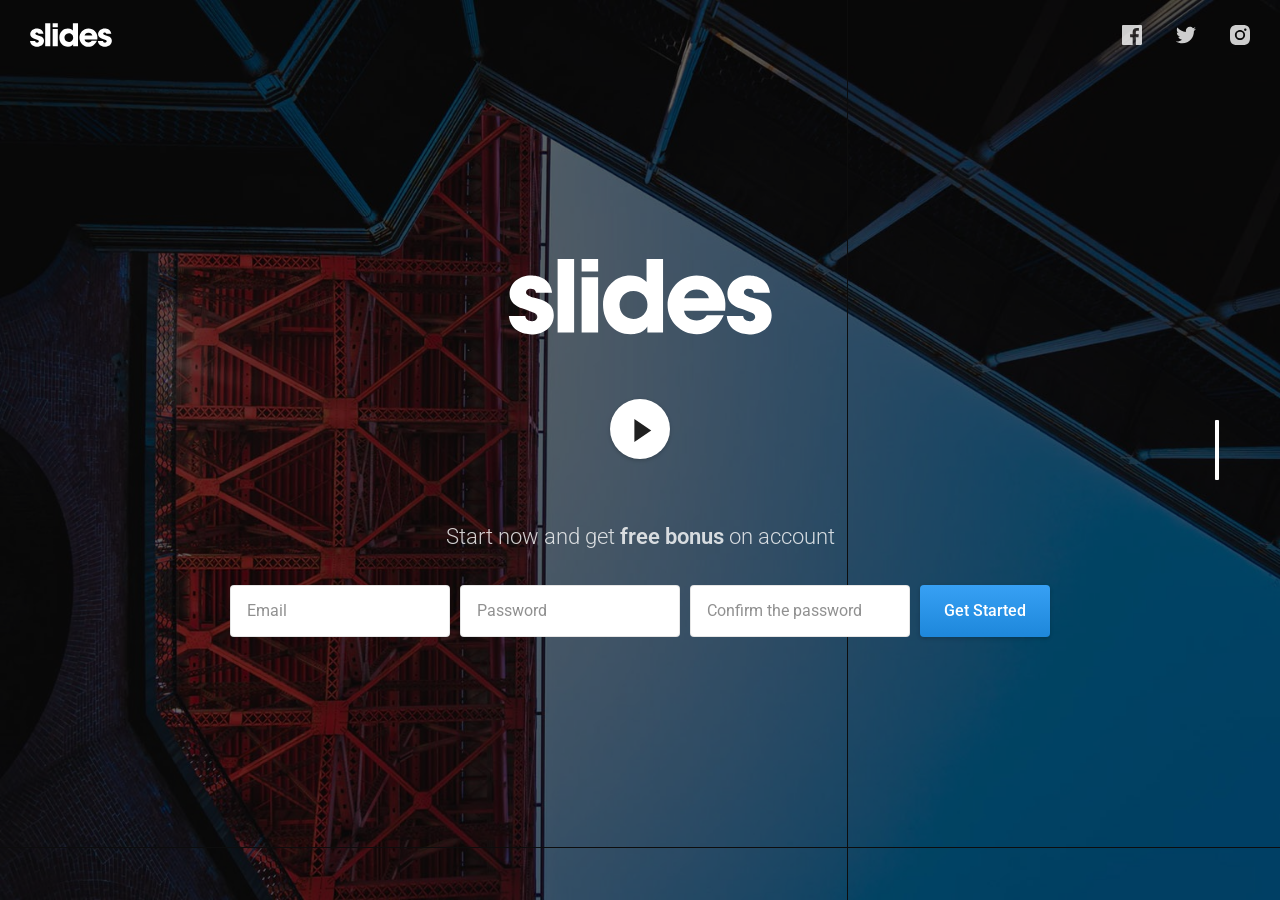
==== birthday/index.html @ 962346f5 "Update index.html" ====
<!doctype html>
<html>
<head>
	<meta charset="UTF-8">
	<meta name="viewport" content="width=device-width, height=device-height, initial-scale=1.0, viewport-fit=cover">
	<meta name="apple-mobile-web-app-capable" content="yes" />

	<!-- Page Title -->
	<title>It's your birthday!</title>
	<link rel="icon" href="https://bluemoji.io/cdn-proxy/646218c67da47160c64a84d5/66b3e9ea16121c4a0759ffbb_53.png">
	
	<!-- Compressed Styles -->
	<link href="css/slides.min.css?41331" rel="stylesheet" type="text/css">

	<!-- Custom Styles -->
	<!-- <link href="css/custom.css" rel="stylesheet" type="text/css"> -->

	<!-- jQuery 3.3.1 -->
	<script src="https://ajax.googleapis.com/ajax/libs/jquery/3.3.1/jquery.min.js"></script>

	<!-- Compressed Scripts -->
	<script src="js/slides.min.js?41331" type="text/javascript"></script>

	<!-- Custom Scripts -->
	<!-- <script src="js/custom.js" type="text/javascript"></script> -->

	<!-- Fonts and Material Icons -->
	<link rel="stylesheet" as="font" href="https://fonts.googleapis.com/css?family=Roboto:100,300,400,500,600,700|Material+Icons"/>
 
</head>
<body class="slides chain simplifiedMobile animated">
		
<!-- SVG Library -->
<svg xmlns="http://www.w3.org/2000/svg" style="display:none">
  
  <symbol id="logo" viewBox="0 0 106 31"><title>Slides Framework</title><path d="M17.413 14.04c-.56-5.84-5.6-7-8.52-7-4.6 0-8.6 2.92-8.6 7.52 0 3 2.4 4.88 5.28 5.8 4.24 1.64 5.88 1.84 5.88 3.36 0 1.08-1.2 1.72-2.32 1.72-.28 0-2.24 0-2.52-2.04h-6.6c.6 5.84 5.68 7.36 9.04 7.36 4.92 0 9.04-2.88 9.04-7.76 0-4.8-4-5.92-7.76-6.96-1.76-.52-3.4-1.2-3.4-2.2 0-.6.48-1.48 1.88-1.48 1.96 0 2.04 1.2 2.08 1.68h6.52zm2.222 15.96h6.64v-29.6h-6.64v29.6zm9.662-24.56h6.64v-5.04h-6.64v5.04zm0 24.56h6.64v-22.2h-6.64v22.2zm32.782-29.6h-6.64v9.28c-.72-.72-2.6-2.64-6.52-2.64-5.64 0-11 4.28-11 11.8 0 6.68 4.4 11.88 11.12 11.88 4.48 0 6.08-2.2 6.72-3.12v2.4h6.32v-29.6zm-17.52 18.4c0-2.56 1.8-5.56 5.64-5.56 1.56 0 2.96.56 3.96 1.56 1 .96 1.64 2.32 1.64 3.92.08 1.64-.52 3.08-1.56 4.12s-2.52 1.68-4.12 1.68c-3.12 0-5.56-2.28-5.56-5.68v-.04zm42.502 2.4c.52-4.08-.32-7.64-3.12-10.64-2.08-2.2-5-3.52-8.4-3.52-6.76 0-11.64 5.72-11.64 11.92 0 6.6 5.4 11.76 11.76 11.76 2.28 0 4.48-.68 6.32-2 1.88-1.28 3.44-3.2 4.52-5.68h-6.8c-.8 1.16-1.92 2.08-4.04 2.08-2.6 0-4.84-1.56-5.12-3.92h16.52zm-16.44-5.04c.16-1.04 1.52-3.52 4.96-3.52s4.8 2.48 4.96 3.52h-9.92zm34.502-2.12c-.56-5.84-5.6-7-8.52-7-4.6 0-8.6 2.92-8.6 7.52 0 3 2.4 4.88 5.28 5.8 4.24 1.64 5.88 1.84 5.88 3.36 0 1.08-1.2 1.72-2.32 1.72-.28 0-2.24 0-2.52-2.04h-6.6c.6 5.84 5.68 7.36 9.04 7.36 4.92 0 9.04-2.88 9.04-7.76 0-4.8-4-5.92-7.76-6.96-1.76-.52-3.4-1.2-3.4-2.2 0-.6.48-1.48 1.88-1.48 1.96 0 2.04 1.2 2.08 1.68h6.52z"/></symbol>

  <symbol id="logo-icon" viewBox="0 0 50 41"><title>Slides Framework</title><path d="M4,12h42c2.2,0,4,1.8,4,4v21c0,2.2-1.8,4-4,4H4c-2.2,0-4-1.8-4-4V16C0,13.8,1.8,12,4,12z"/><path opacity="0.6" d="M45.5,9h-41C3.7,9,3,8.3,3,7.5v0C3,6.7,3.7,6,4.5,6h41C46.3,6,47,6.7,47,7.5v0C47,8.3,46.3,9,45.5,9z"/><path opacity="0.4" d="M7.5,0h35C43.3,0,44,0.7,44,1.5v0C44,2.3,43.3,3,42.5,3h-35C6.7,3,6,2.3,6,1.5v0C6,0.7,6.7,0,7.5,0z"/></symbol>
  
  <symbol id="close" viewBox="0 0 30 30"><path d="M15 0c-8.3 0-15 6.7-15 15s6.7 15 15 15 15-6.7 15-15-6.7-15-15-15zm5.7 19.3c.4.4.4 1 0 1.4-.2.2-.4.3-.7.3s-.5-.1-.7-.3l-4.3-4.3-4.3 4.3c-.2.2-.4.3-.7.3s-.5-.1-.7-.3c-.4-.4-.4-1 0-1.4l4.3-4.3-4.3-4.3c-.4-.4-.4-1 0-1.4s1-.4 1.4 0l4.3 4.3 4.3-4.3c.4-.4 1-.4 1.4 0s.4 1 0 1.4l-4.3 4.3 4.3 4.3z"/></symbol>
  
  <symbol id="close-small" viewBox="0 0 11 11"><path d="M6.914 5.5l3.793-3.793c.391-.391.391-1.023 0-1.414s-1.023-.391-1.414 0l-3.793 3.793-3.793-3.793c-.391-.391-1.023-.391-1.414 0s-.391 1.023 0 1.414l3.793 3.793-3.793 3.793c-.391.391-.391 1.023 0 1.414.195.195.451.293.707.293s.512-.098.707-.293l3.793-3.793 3.793 3.793c.195.195.451.293.707.293s.512-.098.707-.293c.391-.391.391-1.023 0-1.414l-3.793-3.793z"/></symbol>

  <symbol id="arrow-left" viewBox="0 0 29 56"><path d="M28.7.3c.4.4.4 1 0 1.4l-26.3 26.3 26.3 26.3c.4.4.4 1 0 1.4-.4.4-1 .4-1.4 0l-27-27c-.4-.4-.4-1 0-1.4l27-27c.3-.3 1-.4 1.4 0z"/></symbol>
  
  <symbol id="arrow-right" viewBox="0 0 29 56"><path d="M.3 55.7c-.4-.4-.4-1 0-1.4l26.3-26.3-26.3-26.3c-.4-.4-.4-1 0-1.4.4-.4 1-.4 1.4 0l27 27c.4.4.4 1 0 1.4l-27 27c-.3.3-1 .4-1.4 0z"/></symbol>

  <symbol id="back" viewBox="0 0 20 20"><path d="M2.3 10.7l5 5c.4.4 1 .4 1.4 0s.4-1 0-1.4l-3.3-3.3h11.6c.6 0 1-.4 1-1s-.4-1-1-1h-11.6l3.3-3.3c.4-.4.4-1 0-1.4-.2-.2-.4-.3-.7-.3s-.5.1-.7.3l-5 5c-.2.2-.3.5-.3.7 0 .2.1.5.3.7z"/></symbol>
  
  <symbol id="menu" viewBox="0 0 18 18"><path d="M16 5h-14c-.6 0-1-.4-1-1 0-.5.4-1 1-1h14c.5 0 1 .4 1 1s-.4 1-1 1zm-14 5h14c.5 0 1-.4 1-1 0-.5-.4-1-1-1h-14c-.6 0-1 .4-1 1s.4 1 1 1zm14 3h-14c-.5 0-1 .4-1 1 0 .5.4 1 1 1h14c.5 0 1-.4 1-1s-.4-1-1-1z"/></symbol>
  
  <symbol id="share" viewBox="0 0 18 18"><path d="M16 8c-.6 0-1 .4-1 1v6h-12v-6c0-.6-.4-1-1-1s-1 .4-1 1v6c0 1.1.9 2 2 2h12c1.1 0 2-.9 2-2v-6c0-.6-.4-1-1-1zm-2.3-2.3c.4-.4.4-1 0-1.4l-4-4c-.4-.4-1-.4-1.4 0l-4 4c-.4.4-.4 1 0 1.4s1 .4 1.4 0l2.3-2.3v7.6c0 .6.4 1 1 1s1-.4 1-1v-7.6l2.3 2.3c.4.4 1 .4 1.4 0z"/></symbol>

  <symbol id="arrow-down" viewBox="0 0 24 24"><path d="M12 18c-.2 0-.5-.1-.7-.3l-11-10c-.4-.4-.4-1-.1-1.4.4-.4 1-.4 1.4-.1l10.4 9.4 10.3-9.4c.4-.4 1-.3 1.4.1.4.4.3 1-.1 1.4l-11 10c-.1.2-.4.3-.6.3z"/></symbol>
  
  <symbol id="arrow-up" viewBox="0 0 24 24"><path d="M11.9 5.9c.2 0 .5.1.7.3l11 10c.4.4.4 1 .1 1.4-.4.4-1 .4-1.4.1l-10.4-9.4-10.3 9.4c-.4.4-1 .3-1.4-.1-.4-.4-.3-1 .1-1.4l11-10c.1-.2.4-.3.6-.3z"/></symbol>
  
  <symbol id="arrow-top" viewBox="0 0 18 18"><path d="M15.7 7.3l-6-6c-.4-.4-1-.4-1.4 0l-6 6c-.4.4-.4 1 0 1.4.4.4 1 .4 1.4 0l4.3-4.3v11.6c0 .6.4 1 1 1s1-.4 1-1v-11.6l4.3 4.3c.2.2.4.3.7.3s.5-.1.7-.3c.4-.4.4-1 0-1.4z"/></symbol>
  
  <symbol id="play" viewBox="0 0 30 30"><path d="M7 30v-30l22 15z"/></symbol>
  
  <symbol id="chat" viewBox="0 0 18 18"><path d="M5,17c-0.2,0-0.3,0-0.4-0.1C4.2,16.7,4,16.4,4,16v-2H2c-1.1,0-2-0.9-2-2V3c0-1.1,0.9-2,2-2h14c1.1,0,2,0.9,2,2v9 c0,1.1-0.9,2-2,2H9.3l-3.7,2.8C5.4,16.9,5.2,17,5,17z M2,12h3.5C5.8,12,6,12.2,6,12.5V14l2.4-1.8C8.6,12.1,8.8,12,9,12h7V3H2V12z M13,7H5C4.4,7,4,6.6,4,6s0.4-1,1-1h8c0.6,0,1,0.4,1,1S13.6,7,13,7z M13,10H5c-0.6,0-1-0.4-1-1s0.4-1,1-1h8c0.6,0,1,0.4,1,1 S13.6,10,13,10z"/></symbol>

  <symbol id="mail" viewBox="0 0 18 18"><path d="M16 2h-14c-1.1 0-2 .9-2 2v10c0 1.1.9 2 2 2h14c1.1 0 2-.9 2-2v-10c0-1.1-.9-2-2-2zm0 2v.5l-7 4.3-7-4.4v-.4h14zm-14 10v-7.2l6.5 4c.1.1.3.2.5.2s.4-.1.5-.2l6.5-4v7.2h-14z"/></symbol>

  <symbol id="sound-on" viewBox="0 0 18 18"><path d="M8.5,0.1C8.1-0.1,7.7,0,7.4,0.2L3.7,3H2C0.9,3,0,3.9,0,5v6c0,1.1,0.9,2,2,2h1.7l3.7,2.8C7.6,15.9,7.8,16,8,16 c0.2,0,0.3,0,0.4-0.1C8.8,15.7,9,15.4,9,15V1C9,0.6,8.8,0.3,8.5,0.1z M7,13l-2.4-1.8C4.4,11.1,4.2,11,4,11l-2,0l0-6h2 c0.2,0,0.4-0.1,0.6-0.2L7,3V13z M11.7,9.9l0.7,1.9C13.9,11.2,15,9.7,15,8c0-1.7-1.1-3.2-2.7-3.8l-0.7,1.9C12.5,6.4,13,7.2,13,8C13,8.9,12.5,9.6,11.7,9.9z M12.2,1.1l-0.3,2C14.3,3.5,16,5.6,16,8s-1.8,4.5-4.2,4.9l0.3,2C15.6,14.3,18,11.4,18,8C18,4.6,15.6,1.7,12.2,1.1z"/></symbol>
  
  <symbol id="sound-off" viewBox="0 0 18 18"><path d="M15.9,8l1.8-1.8c0.4-0.4,0.4-1,0-1.4s-1-0.4-1.4,0l-1.8,1.8l-1.8-1.8c-0.4-0.4-1-0.4-1.4,0s-0.4,1,0,1.4L13.1,8l-1.8,1.8 c-0.4,0.4-0.4,1,0,1.4c0.2,0.2,0.5,0.3,0.7,0.3s0.5-0.1,0.7-0.3l1.8-1.8l1.8,1.8c0.2,0.2,0.5,0.3,0.7,0.3s0.5-0.1,0.7-0.3 c0.4-0.4,0.4-1,0-1.4L15.9,8z M8.5,0.1C8.1-0.1,7.7,0,7.4,0.2L3.7,3H2C0.9,3,0,3.9,0,5v6c0,1.1,0.9,2,2,2h1.7l3.7,2.8C7.6,15.9,7.8,16,8,16 c0.2,0,0.3,0,0.4-0.1C8.8,15.7,9,15.4,9,15V1C9,0.6,8.8,0.3,8.5,0.1z M7,13l-2.4-1.8C4.4,11.1,4.2,11,4,11l-2,0l0-6h2 c0.2,0,0.4-0.1,0.6-0.2L7,3V13z"/></symbol>
  
  <!-- social -->
  <symbol id="apple" viewBox="-1 1 24 24"><path d="M17.6 13.8c0-3 2.5-4.5 2.6-4.6-1.4-2.1-3.6-2.3-4.4-2.4-1.9-.2-3.6 1.1-4.6 1.1-.9 0-2.4-1.1-4-1-2 0-3.9 1.2-5 3-2.1 3.7-.5 9.1 1.5 12.1 1 1.5 2.2 3.1 3.8 3 1.5-.1 2.1-1 3.9-1s2.4 1 4 1 2.7-1.5 3.7-2.9c1.2-1.7 1.6-3.3 1.7-3.4-.1-.1-3.2-1.3-3.2-4.9zm-3.1-9c.8-1 1.4-2.4 1.2-3.8-1.2 0-2.7.8-3.5 1.8-.8.9-1.5 2.3-1.3 3.7 1.4.1 2.8-.7 3.6-1.7z"/></symbol>

  <symbol id="dribbble" viewBox="0 0 24 24"><path d="M12 0c-6.7 0-12 5.3-12 12s5.3 12 12 12 12-5.3 12-12-5.3-12-12-12zm7.9 5.7c1.3 1.7 2.1 3.9 2.3 6.1-.4-.1-2.4-.4-4.7-.4-.8 0-1.5 0-2.3.1 0-.1-.1-.3-.3-.5l-.7-1.5c3.7-1.4 5.3-3.4 5.7-3.8zm-7.9-3.8c2.5 0 4.9.9 6.7 2.5-.3.4-1.9 2.3-5.2 3.6-1.6-2.9-3.3-5.3-3.7-5.9.6-.1 1.4-.2 2.2-.2zm-4.4 1c.4.6 2.1 3 3.7 5.8-4.4 1.2-8.2 1.2-9.2 1.2h-.1c.8-3.1 2.9-5.6 5.6-7zm-5.7 9.1v-.3h.3c1.2 0 5.6-.1 10.1-1.5l.8 1.6c-.1 0-.3 0-.4.1-5.1 1.6-7.9 6-8.3 6.7-1.6-1.7-2.5-4.1-2.5-6.6zm10.1 10.1c-2.3 0-4.4-.8-6.1-2.1.3-.5 2.4-4.4 7.9-6.3 1.3 3.6 2 6.7 2.1 7.6-1.2.6-2.6.8-3.9.8zm5.7-1.8c-.1-.8-.7-3.6-2-7.1.7-.1 1.3-.1 2-.1 2.1 0 3.7.4 4.1.5-.3 2.8-1.8 5.2-4.1 6.7z"/></symbol>

  <symbol id="facebook" viewBox="0 0 24 24"><path d="M24 1.3v21.3c0 .7-.6 1.3-1.3 1.3h-6.1v-9.3h3.1l.5-3.6h-3.6v-2.2c0-1.1.3-1.8 1.8-1.8h1.9v-3.2c-.3 0-1.5-.1-2.8-.1-2.8 0-4.7 1.7-4.7 4.8v2.7h-3.1v3.6h3.1v9.2h-11.5c-.7 0-1.3-.6-1.3-1.3v-21.4c0-.7.6-1.3 1.3-1.3h21.3c.8 0 1.4.6 1.4 1.3z"/></symbol>

  <symbol id="facebook2" viewBox="0 0 512 512"><path d="M288 176v-64c0-17.664 14.336-32 32-32h32v-80h-64c-53.024 0-96 42.976-96 96v80h-64v80h64v256h96v-256h64l32-80h-96z"/></symbol>
   
  <symbol id="fb-like" viewBox="0 0 20 20"><path d="M0 8v12h5v-12h-5zm2.5 10.8c-.4 0-.8-.3-.8-.8 0-.4.3-.8.8-.8s.8.3.8.8c0 .4-.4.8-.8.8zm3.5-.8h9.5c1.1 0 1.7-1 1.7-1.7 0-.3-.4-1-.4-1 1.4-.3 1.7-1.2 1.7-1.7-.1-.5-.3-.9-.5-1 1-.4 1.5-1.1 1.4-1.9-.1-.8-1-1.5-1-1.5 1-.6.9-1.5.9-1.5-.3-1.3-1.5-1.7-1.7-1.7h-5.6s.3-.5.3-2.4-1.3-3.6-2.6-3.6c0 0-.7.1-1 .3v3.5l-2.7 4.4v9.8z"/></symbol>
  
  <symbol id="googlePlus" viewBox="0 1 24 24"><path d="M7.8 13.5h4.6c-.6 2-2.5 3.4-4.6 3.4-2.7 0-4.9-2.2-4.9-4.9s2.2-4.9 4.9-4.9c1.1 0 2.1.3 3 1l1.8-2.4c-1.4-1.1-3-1.6-4.8-1.6-4.3 0-7.9 3.5-7.9 7.9s3.5 7.9 7.9 7.9 7.9-3.5 7.9-7.9v-1.5h-7.9v3zM21.7 11v-2.2h-2v2.2h-2.2v2h2.2v2.2h2v-2.2h2.2v-2z"/></symbol>
  
  <symbol id="instagram" viewBox="0 0 20 20"><circle cx="10" cy="10" r="3.3"/><path d="M13,0H7C2.2,0,0,2.2,0,7v6c0,4.8,2.1,7,7,7h6c4.8,0,7-2.2,7-7V7C20,2.2,17.9,0,13,0z M10,15.1c-2.8,0-5.1-2.3-5.1-5.1 S7.2,4.9,10,4.9s5.1,2.3,5.1,5.1S12.8,15.1,10,15.1z M15.3,5.9c-0.7,0-1.2-0.5-1.2-1.2c0-0.7,0.5-1.2,1.2-1.2s1.2,0.5,1.2,1.2 C16.5,5.3,16,5.9,15.3,5.9z"/></symbol>

  <symbol id="behance" viewBox="0 0 511.958 511.958"><path d="M210.624 240.619c10.624-5.344 18.656-11.296 24.16-17.728 9.792-11.584 14.624-26.944 14.624-45.984 0-18.528-4.832-34.368-14.496-47.648-16.128-21.632-43.424-32.704-82.016-33.28h-152.896v312.096h142.56c16.064 0 30.944-1.376 44.704-4.192 13.76-2.848 25.664-8.064 35.744-15.68 8.96-6.624 16.448-14.848 22.4-24.544 9.408-14.656 14.112-31.264 14.112-49.76 0-17.92-4.128-33.184-12.32-45.728-8.288-12.544-20.448-21.728-36.576-27.552zm-147.552-90.432h68.864c15.136 0 27.616 1.632 37.408 4.864 11.328 4.704 16.992 14.272 16.992 28.864 0 13.088-4.32 22.24-12.864 27.392-8.608 5.152-19.776 7.744-33.472 7.744h-76.928v-68.864zm108.896 198.24c-7.616 3.68-18.336 5.504-32.064 5.504h-76.832v-83.232h77.888c13.568.096 24.128 1.888 31.68 5.248 13.44 6.08 20.128 17.216 20.128 33.504 0 19.2-6.912 32.128-20.8 38.976zM327.168 110.539h135.584v38.848h-135.584zM509.856 263.851c-2.816-18.08-9.024-33.984-18.688-47.712-10.592-15.552-24.032-26.944-40.384-34.144-16.288-7.232-34.624-10.848-55.04-10.816-34.272 0-62.112 10.72-83.648 32-21.472 21.344-32.224 52.032-32.224 92.032 0 42.656 11.872 73.472 35.744 92.384 23.776 18.944 51.232 28.384 82.4 28.384 37.728 0 67.072-11.232 88.032-33.632 13.408-14.144 20.992-28.064 22.656-41.728h-62.464c-3.616 6.752-7.808 12.032-12.608 15.872-8.704 7.04-20.032 10.56-33.92 10.56-13.216 0-24.416-2.912-33.76-8.704-15.424-9.28-23.488-25.536-24.512-48.672h170.464c.256-19.936-.384-35.264-2.048-45.824zm-166.88 5.984c2.24-15.008 7.68-26.912 16.32-35.712 8.64-8.768 20.864-13.184 36.512-13.216 14.432 0 26.496 4.128 36.32 12.416 9.696 8.352 15.168 20.48 16.288 36.512h-105.44z"/></symbol>
  
  <symbol id="linkedin" viewBox="0 0 24 24"><path d="M5.9 21.9h-4.7v-14.2h4.7v14.2zm-2.3-16.1c-1.6 0-2.6-1.1-2.6-2.5s1-2.5 2.7-2.5c1.6 0 2.6 1 2.6 2.5-.1 1.4-1.2 2.5-2.7 2.5zm19.2 16.1h-4.7v-7.6c0-2-.7-3.3-2.3-3.3-1.3 0-2.1.9-2.5 1.7-.1.3-.1.8-.1 1.2v7.9h-4.7v-14.1h4.7v2c.7-.9 1.7-2.3 4.3-2.3 3.1 0 5.5 2.1 5.5 6.4v8.2h-.2z"/></symbol>

  <symbol id="medium" viewBox="0 0 130.8 104"><path d="M15.5 21.2c.2-1.6-.5-3.2-1.7-4.3l-12.1-14.7v-2.2h38l29.3 64.4 25.8-64.4h36.2v2.2l-10.5 10c-.9.7-1.3 1.8-1.2 2.9v73.7c0 1.1.3 2.2 1.2 2.9l10.2 10v2.2h-51.3v-2.2l10.6-10.2c1-1 1-1.3 1-2.9v-59.6l-29.4 74.7h-4l-34.2-74.7v50.3c0 2.2.4 4.2 1.9 5.7l13.7 16.8v2.2h-39v-2.2l13.8-16.7c1.5-1.5 1.8-3.3 1.8-5.7l-.1-58.2z"/></symbol>
  
  <symbol id="pinterest" viewBox="0 0 24 24"><path d="M5.9 13.9c1.2-2-.4-2.5-.6-4-1-6.1 7.1-10.2 11.4-6 2.9 2.9 1 12-3.7 11-4.6-.9 2.2-8.1-1.4-9.5-3-1.1-4.6 3.6-3.2 5.9-.8 4-2.5 7.7-1.8 12.7 2.3-1.7 3.1-4.8 3.7-8.1 1.2.7 1.8 1.4 3.3 1.5 5.5.4 8.6-5.4 7.8-10.7-.7-4.7-5.5-7.1-10.6-6.6-4.1.4-8.1 3.7-8.3 8.3-.1 2.8.7 4.9 3.4 5.5z"/></symbol>
  
  <symbol id="stumbleupon" viewBox="0 0 24 24"><path d="M13.3 9.6l1.6.8 2.5-.8v-1.4c0-3-2.4-5.4-5.4-5.4s-5.4 2.4-5.4 5.4v7.5c0 .7-.6 1.3-1.3 1.3s-1.3-.6-1.3-1.3v-3.2h-4v3.2c0 3 2.4 5.4 5.4 5.4s5.4-2.4 5.4-5.4v-7.5c0-.7.6-1.3 1.3-1.3s1.3.6 1.3 1.3l-.1 1.4zm6.6 2.9v3.2c0 .7-.6 1.3-1.3 1.3s-1.3-.6-1.3-1.3v-3.2l-2.5.8-1.6-.8v3.2c0 3 2.4 5.4 5.4 5.4s5.4-2.4 5.4-5.4v-3.2h-4.1z"/></symbol>
  
  <symbol id="twitter" viewBox="0 1 24 23"><path d="M21.5 7.6v.6c0 6.6-5 14.1-14 14.1-2.8 0-5.4-.8-7.6-2.2l1.2.1c2.3 0 4.4-.8 6.1-2.1-2.2 0-4-1.5-4.6-3.4.3.1.6.1.9.1.5 0 .9-.1 1.3-.2-2.1-.6-3.8-2.6-3.8-5 .7.4 1.4.6 2.2.6-1.3-.9-2.2-2.4-2.2-4.1 0-.9.2-1.8.7-2.5 2.4 3 6.1 5 10.2 5.2-.1-.4-.1-.7-.1-1.1 0-2.7 2.2-5 4.9-5 1.4 0 2.7.6 3.6 1.6 1-.3 2.1-.7 3-1.3-.4 1.2-1.1 2.1-2.2 2.7 1-.1 1.9-.4 2.8-.8-.6 1.1-1.4 2-2.4 2.7z"/></symbol>
  
  <symbol id="tumblr" viewBox="0 0 23 23"><path d="M12.573 4.94v-4.94h-3.188c-.072.183-.11.4-.11.622-.034.107-.072.184-.072.293-.328 1.829-1.28 3.11-2.892 3.807-.476.218-.914.253-1.39.218v3.987h2.342c.039 5.603.039 8.493.039 8.64v.332c.294 2.449 1.573 3.914 3.843 4.463.914.257 1.901.366 2.892.366 1.279-.036 2.525-.256 3.771-.659v-4.685c-.731.22-1.395.402-1.977.583-1.135.333-2.087.113-2.857-.619-.073-.11-.183-.257-.221-.403-.106-.586-.178-1.206-.178-1.795v-6.222h5.083v-3.988h-5.085z"/></symbol>

  <symbol id="xing" viewBox="0 0 24 24"><path d="M3.647 4.74c-.208 0-.384.073-.472.216-.091.148-.077.338.02.531l2.34 4.051v.02l-3.678 6.49c-.096.191-.091.383 0 .531.088.142.244.236.452.236h3.461c.518 0 .767-.349.944-.669l3.737-6.608-2.38-4.15c-.172-.307-.433-.649-.964-.649h-3.46zm14.542-4.74c-.517 0-.741.326-.927.659l-7.702 13.658 4.918 9.023c.172.307.437.659.967.659h3.457c.208 0 .371-.079.459-.221.092-.148.09-.343-.007-.535l-4.88-8.915v-.023l7.664-13.551c.096-.191.098-.386.007-.534-.088-.142-.252-.221-.46-.221h-3.496z"/></symbol>

  <symbol id="whatsapp" viewBox="0 0 512 512"><path d="M256.064 0h-.128c-141.152 0-255.936 114.816-255.936 256 0 56 18.048 107.904 48.736 150.048l-31.904 95.104 98.4-31.456c40.48 26.816 88.768 42.304 140.832 42.304 141.152 0 255.936-114.848 255.936-256s-114.784-256-255.936-256zm148.96 361.504c-6.176 17.44-30.688 31.904-50.24 36.128-13.376 2.848-30.848 5.12-89.664-19.264-75.232-31.168-123.68-107.616-127.456-112.576-3.616-4.96-30.4-40.48-30.4-77.216s18.656-54.624 26.176-62.304c6.176-6.304 16.384-9.184 26.176-9.184 3.168 0 6.016.16 8.576.288 7.52.32 11.296.768 16.256 12.64 6.176 14.88 21.216 51.616 23.008 55.392 1.824 3.776 3.648 8.896 1.088 13.856-2.4 5.12-4.512 7.392-8.288 11.744-3.776 4.352-7.36 7.68-11.136 12.352-3.456 4.064-7.36 8.416-3.008 15.936 4.352 7.36 19.392 31.904 41.536 51.616 28.576 25.44 51.744 33.568 60.032 37.024 6.176 2.56 13.536 1.952 18.048-2.848 5.728-6.176 12.8-16.416 20-26.496 5.12-7.232 11.584-8.128 18.368-5.568 6.912 2.4 43.488 20.48 51.008 24.224 7.52 3.776 12.48 5.568 14.304 8.736 1.792 3.168 1.792 18.048-4.384 35.52z"/></symbol>
  
  <symbol id="youtube" viewBox="0 0 24 24"><path d="M23.6 6.3c-.3-1.2-1.4-2.2-2.6-2.3-3-.3-6-.3-9-.3s-6 0-9 .3c-1.2.1-2.3 1.1-2.6 2.3-.4 1.8-.4 3.8-.4 5.7 0 1.9 0 3.9.4 5.7.3 1.2 1.4 2.2 2.6 2.3 3 .3 6 .3 9 .3s6 0 9-.3c1.3-.1 2.3-1.1 2.6-2.4.4-1.7.4-3.7.4-5.6 0-1.9 0-3.9-.4-5.7zm-14.1 9v-6.6l6.5 3.3-6.5 3.3z"/></symbol>

</svg>

<!-- Navigation -->
<nav class="side pole">
  <div class="navigation">
    <ul></ul>
  </div>
</nav>

<!-- Panel Top #08 -->
<nav class="panel top">
  <div class="sections desktop">
    <div class="left"><a href="#" title="Slides Framework"><svg style="width:82px;height:24px"><use xmlns:xlink="http://www.w3.org/1999/xlink" xlink:href="#logo"></use></svg></a></div>
    <div class="center">
      <ul class="menu uppercase">
      </ul>
    </div>
    <div class="right">
      <ul class="menu trim">
        <li><a href="http://facebook.com/designmodo" target="_blank"><svg><use xmlns:xlink="http://www.w3.org/1999/xlink" xlink:href="#facebook"></use></svg></a></li>
        <li><a href="http://twitter.com/designmodo" target="_blank"><svg><use xmlns:xlink="http://www.w3.org/1999/xlink" xlink:href="#twitter"></use></svg></a></li>
        <li class="cropRight"><a href="http://instagram.com/designmodo" class="trimRight" target="_blank"><svg><use xmlns:xlink="http://www.w3.org/1999/xlink" xlink:href="#instagram"></use></svg></a></li>
      </ul>
    </div>
  </div>
  <div class="sections compact hidden">
    <div class="left"><a href="#" title="Slides Framework"><svg style="width:82px;height:24px"><use xmlns:xlink="http://www.w3.org/1999/xlink" xlink:href="#logo"></use></svg></a></div>
    <div class="right"><span class="button actionButton sidebarTrigger" data-sidebar-id="1"><svg><use xmlns:xlink="http://www.w3.org/1999/xlink" xlink:href="#menu"></use></svg></span></div>
  </div>
</nav>

<!-- Sidebar -->
<nav class="sidebar" data-sidebar-id="1">
  <div class="close"><svg><use xmlns:xlink="http://www.w3.org/1999/xlink" xlink:href="#close"></use></svg></div>
  <div class="content">
    <a href="#" class="logo"><svg width="37" height="30"><use xmlns:xlink="http://www.w3.org/1999/xlink" xlink:href="#logo-icon"></use></svg></a>
    <ul class="mainMenu margin-top-3">
      <li><a href="#">All Goods</a></li>
      <li><a href="#">UI Kits</a></li>
      <li><a href="#">Icons</a></li>
      <li><a href="#">Mockups</a></li>
      <li><a href="#">Toolkit</a></li>
    </ul>
    <ul class="subMenu small opacity-8">
      <li><a href="#">Submit Product</a></li>
      <li><a href="#">FAQ</a></li>
      <li><a href="#">License</a></li>
      <li><a href="#">Terms & Conditions</a></li>
      <li><a href="#">Privacy Policy</a></li>
      <li><a href="#">Contact Us</a></li>
    </ul>
    <ul class="social opacity-8">
      <li><a href="#"><svg><use xmlns:xlink="http://www.w3.org/1999/xlink" xlink:href="#facebook"></use></svg></a></li>
      <li><a href="#"><svg><use xmlns:xlink="http://www.w3.org/1999/xlink" xlink:href="#twitter"></use></svg></a></li>
      <li><a href="#"><svg><use xmlns:xlink="http://www.w3.org/1999/xlink" xlink:href="#instagram"></use></svg></a></li>
    </ul>
  </div>
</nav>




<!-- Slide 1 (#09) -->
<section class="slide fade-6 kenBurns">
  <div class="content">
    <div class="container">
      <div class="wrap">

        <div class="fix-12-12">
          <div class="fix-3-12">
            <svg height="77" class="wide ae-1 fromCenter"><use xmlns:xlink="http://www.w3.org/1999/xlink" xlink:href="#logo"></use></svg>
          </div>
          <div class="button play small white popupTrigger ae-2 fromCenter margin-top-6 margin-bottom-6" data-popup-id="9">
            <svg><use xmlns:xlink="http://www.w3.org/1999/xlink" xlink:href="#play"></use></svg>
          </div>
          <p class="ae-3"><span class="opacity-8">Start now and get <b>free bonus</b> on account</span></p>
          <form class="slides-form" action="#" autocomplete="off">
            <input type="email" class="input-9 ae-4 fromCenter" name="user-email" placeholder="Email" val=""/>
            <input type="password" class="input-9 ae-5 fromCenter" name="user-password" placeholder="Password" val=""/>
            <input type="password" class="input-9 ae-6 fromCenter" name="confirm-password" placeholder="Confirm the password" val=""/>
            <button type="submit" class="button blue gradient ae-7 fromCenter" name="button">Get Started</button>
          </form>
        </div>

      </div>
    </div>
  </div>
  <div class="background" style="background-image:url(assets/img/background/img-09.jpg)"></div>
</section>

<!-- Popup Video -->
<div class="popup autoplay" data-popup-id="9">
  <div class="close"><svg><use xmlns:xlink="http://www.w3.org/1999/xlink" xlink:href="#close"></use></svg></div>
  <div class="content">
    <div class="container">
      <div class="wrap">
        <div class="fix-10-12">
          <div class="embedVideo popupContent">
            <iframe src="https://www.youtube.com/embed/g8yBqxTiHSs" frameborder="0" allow="accelerometer; autoplay; encrypted-media; gyroscope; picture-in-picture" allowfullscreen></iframe>
          </div>
        </div>
      </div>
    </div>
  </div>
</div>

</body>
</html>
---- birthday/css/slides.min.css ----
@charset "UTF-8";.dialog,body,html{-webkit-tap-highlight-color:transparent}body,html,img{max-width:100%}.button.actionButton svg,.button.play svg,.button:not(.stroke) svg,.slide.whiteSlide .button.actionButton svg,.slides{fill:#fff}.button svg,.button svg *{pointer-events:none!important}.material-icons,.slides{-webkit-font-smoothing:antialiased}.button,.container .wrap,.slides-form.center input,.slides-form.center textarea{text-align:center}.button,.material-icons,.music-96 .sc-trackslist a,.navigation li[data-title]:before,.nobr,.nowrap,.panel .sections .menu,.panel .sections>div{white-space:nowrap}a,abbr,acronym,address,applet,article,aside,audio,b,big,blockquote,body,canvas,caption,center,cite,code,dd,del,details,dfn,div,dl,dt,em,embed,fieldset,figcaption,figure,footer,form,h1,h2,h3,h4,h5,h6,header,hgroup,hr,html,i,iframe,img,ins,kbd,label,legend,li,mark,menu,nav,object,ol,output,p,pre,q,ruby,s,samp,section,small,span,strike,strong,sub,summary,sup,table,tbody,td,tfoot,th,thead,time,tr,tt,u,ul,var,video{border:0;vertical-align:baseline;margin:0;padding:0}article,aside,details,figcaption,figure,footer,header,hgroup,menu,nav,section{display:block}.button,.button.actionButton,.dot,.dot:after,.material-icons,img{display:inline-block}li,ol,ul{list-style:none}blockquote,q{quotes:none}blockquote:after,blockquote:before,q:after,q:before{content:none}table{border-collapse:collapse;border-spacing:0}b,strong{font-weight:600}html{position:static!important;top:0!important;box-sizing:border-box;margin:0;padding:0;overflow:hidden;-webkit-backface-visibility:hidden;backface-visibility:hidden}*,:after,:before{box-sizing:inherit}body{position:absolute;width:100%;height:100%}body,html{overflow-x:hidden}html.scrollable,html.scrollable body{overflow-y:auto;-webkit-overflow-scrolling:touch}.button,.content,.slide{overflow:hidden}img.round{border-radius:999px}img.rounded{border-radius:6px}.slides{color:#fff;font-family:Roboto,sans-serif;-webkit-hyphens:none;-ms-hyphens:none;hyphens:none;background:#111}.slides.bodyWhite{background:#fff}.slides.desktopSwipe{cursor:-webkit-grab}.slides.desktopSwipe:active{cursor:-webkit-grabbing}.slides.desktopSwipe .slide .container .wrap{cursor:inherit}.button,.dropdownTrigger,.helpBubble,.popupTrigger,.sidebarTrigger,.videoThumbnail,a{cursor:pointer}a{color:inherit;text-decoration:none;transition:.35s}a.underline{text-decoration:underline}.button,.dialog li{text-decoration:none}a:hover{transition:.15s;opacity:.8}.h1,h1{font-size:42px;line-height:1.285;font-weight:300;margin-bottom:20px;letter-spacing:-.036em}.h1.big,h1.big{font-size:58px;line-height:1;font-weight:100}.h1.huge,h1.huge{font-size:64px;line-height:1.218751;letter-spacing:-.04em;margin-bottom:40px;font-weight:100}.h2,.h3,h2,h3{font-weight:400}.h1.small,h1.small{font-size:46px}.h1.micro,h1.micro{font-size:34px}.h2,h2{font-size:35px;line-height:1.17;margin-bottom:15px}.h2.small,h2.small{font-size:28px}.h2.micro,h2.micro{font-size:19px}.h2.huge,h2.huge{font-size:42px}.h3,h3{font-size:20px;margin-bottom:12px}.h3.large,h3.large{font-size:32px}.h3.big,h3.big{font-size:24px}.h3.small,h3.small{font-size:20px}.h3.micro,h3.micro{font-size:16px}.h3+.h1,.h3+h1,h3+.h1,h3+h1{margin-top:30px}.h4,h4{font-size:18px;margin-bottom:10px}.h5,h5{font-size:16px}.h6,h6{font-size:14px}.p,blockquote,p{font-size:22px;line-height:1.6363636364;margin-bottom:30px;font-weight:300}.p.hero,blockquote.hero,p.hero{font-size:28px;line-height:1.5;margin-bottom:25px}.p.large,blockquote.large,p.large{font-size:32px;line-height:1.4}.p.small,blockquote.small,p.small{font-size:18px;line-height:1.36;margin-bottom:20px}.p.tiny,blockquote.tiny,p.tiny{font-size:16px;line-height:1.625;margin-bottom:12px;font-weight:400}.p.micro,blockquote.micro,p.micro{font-size:14px;line-height:1.5714;margin-bottom:20px;margin-top:2px}blockquote{padding-left:2em;border-left:2px solid}small{font-size:17px;line-height:1.3}small .small{font-size:14px;line-height:1.28}.list.circle li{list-style-type:circle}.list.disc li{list-style-type:disc}.list.square li{list-style-type:square}@media (max-width:1023px){.h1,.h1.big,.h1.huge,h1,h1.big,h1.huge{font-size:40px;margin-bottom:20px}p.hero{font-size:22px}.h1.small,h1.small{font-size:32px}.mobileCrop{margin:0!important}.mobileCropBottom{margin-bottom:0!important}.mobileCropTop{margin-top:0!important}.mobileCropLeft{margin-left:0!important}.mobileCropRight{margin-right:0!important}}@media (max-width:319px){.h1.big,.h1.huge,h1.big,h1.huge{font-size:32px}}.button{border-radius:4px;padding:16px 24px 17px;color:#fff;border:none;outline:0;background:#202020;font-size:16px;font-weight:500;vertical-align:top;-webkit-backface-visibility:hidden;backface-visibility:hidden;letter-spacing:normal!important;position:relative;-webkit-transform:translate3d(0,0,0);transform:translate3d(0,0,0);box-shadow:0 1px 4px rgba(0,0,0,.1),0 2px 4px rgba(0,0,0,.1);-webkit-appearance:none;margin-bottom:10px;transition:.3s;-webkit-user-select:none!important;-moz-user-select:none!important;-ms-user-select:none!important;user-select:none!important}.content,.slide.active{-webkit-backface-visibility:hidden}.popup .button,.slide .button{margin-left:5px;margin-right:5px}.popup .button.small,.slide .button.small{margin-left:4px;margin-right:4px}.button.wide{margin-left:0!important;margin-right:0!important}.button .material-icons{vertical-align:bottom;margin-top:-5px;margin-bottom:-2px;margin-right:8px;-webkit-user-select:none!important;-moz-user-select:none!important;-ms-user-select:none!important;user-select:none!important}.button .material-icons.small{font-size:18px;margin:0 6px 0 0}.button .material-icons.right{margin-left:11px;margin-right:0}.button svg{width:22px;height:22px;margin-top:-3px;top:2px;vertical-align:bottom;margin-right:14px;position:relative}.button svg.right{margin-right:0;margin-left:14px}.button.actionButton{height:42px;width:42px;padding:12px;border-radius:25px;z-index:999;background:rgba(0,0,0,.3);line-height:1;box-shadow:0 0 0 1px rgba(255,255,255,.05);cursor:pointer;-ms-touch-action:manipulation;touch-action:manipulation;vertical-align:top}.button.actionButton svg{width:18px;height:18px}.button.actionButton .material-icons{margin:0;position:relative;left:-3px;top:-3px;font-size:24px}.button.actionButton.big{width:50px;height:50px;padding:16px}.button.actionButton.big .material-icons{font-size:24px}.button.actionButton.big svg{width:22px;height:22px;left:-2px;top:0}.button.actionButton.stroke{box-shadow:none;padding:10px}.button.actionButton:hover:not(:active){-webkit-transform:translateY(0)!important;transform:translateY(0)!important}.button.actionButton.rounded{border-radius:6px}.button.actionButton.sound [class*=sound-]{position:absolute;opacity:0;transition:.5s;left:13px;top:16px}.button.actionButton.sound.stroke [class*=sound-]{left:11px;top:14px}.button.actionButton.sound.playing .sound-on,.button.actionButton.sound:not(.playing) .sound-off{opacity:1}.button.actionButton.transparent{background-color:transparent}.button:hover{box-shadow:0 6px 7px 0 rgba(0,0,0,.15),0 0 5px 0 rgba(0,0,0,.1);opacity:1;-webkit-transform:translateY(-2px)!important;transform:translateY(-2px)!important;transition:.35s!important}.button:hover:after{opacity:.5}.button:active{box-shadow:0 3px 6px 0 rgba(0,0,0,.1),0 0 10px 0 rgba(0,0,0,.1),0 1px 4px -1px rgba(0,0,0,.1);-webkit-transform:translateY(0)!important;transform:translateY(0)!important;transition:.35s!important}.button.shade:after,.dot:after{transition:.25s;content:""}.button:active:after{opacity:1}.button.uppercase{font-size:15px;padding-top:17px;padding-bottom:17px}.button.lowercase{text-transform:lowercase;letter-spacing:0;font-weight:300}.button.round{border-radius:99px;padding-left:28px;padding-right:28px}.button.stroke,.button.thin-stroke{background-color:transparent!important;padding:14px 22px 15px;color:#202020}.button.rounded{border-radius:6px}.button.rectangular{border-radius:1px}.button.square{border-radius:0}.button.thin-stroke{font-weight:300;border:1px solid}.slide.whiteSlide .button.thin-stroke{color:#202020}.button.stroke{border:2px solid}.slide.whiteSlide .button.stroke{color:#202020}.button.stroke.round{padding-left:26px;padding-right:26px}.button.stroke.uppercase{padding-top:15px;padding-bottom:15px}.button.stroke.uppercase svg{margin-bottom:-2px}.button.stroke.uppercase.small{padding:11px 15px}.button.stroke.small{border:1px solid;padding-top:9px;padding-bottom:9px}@media (min-width:768px){.button.stroke.big{padding:19px 30px}.button.stroke.big.uppercase{padding-top:21px;padding-bottom:21px}}.button.stroke:not(.flat):hover{box-shadow:inset 0 -100px 0 rgba(41,41,41,.05),0 4px 6px 0 rgba(0,0,0,.1),0 1px 10px 0 rgba(0,0,0,.1),0 2px 4px -1px rgba(0,0,0,.1)}.button.empty,.button.flat:not(:hover){box-shadow:none}.button.small{font-size:15px;font-weight:500;padding:10px 16px}.button.small .material-icons{vertical-align:bottom;position:relative;font-size:20px;margin-right:8px;bottom:1px}.button.small .material-icons.right{margin-left:8px;margin-right:0}.button.small svg{width:18px;height:18px;margin-right:10px;top:0}.button.small svg.right{margin-right:0;margin-left:10px}.button.small.round{padding-left:18px;padding-right:18px}.button.small.rounded{border-radius:6px}.button.small.uppercase{font-size:12px;padding:12px 16px;letter-spacing:.125em}.button.small.uppercase.round{padding-left:19px;padding-right:19px}@media (min-width:768px){.button.big{font-size:20px;padding:21px 32px}.button.big.round{padding-left:36px;padding-right:36px}.button.big.rounded{border-radius:7px}.button.big.uppercase{font-size:17px;padding:23px 32px}.button.big.uppercase.round{padding-left:36px;padding-right:36px}.button.big .material-icons{vertical-align:bottom;margin-right:16px;font-size:30px}.button.big .material-icons.right{margin-left:16px;margin-right:0}.button.big svg{width:27px;height:27px;margin-right:16px;top:1px}.button.big svg.right{margin-right:0;margin-left:16px}}.button.empty,.button.hollow{padding:0!important;background-color:transparent!important;font-size:0!important}.button.play,.panel .sections>div.right ul.crop li:last-child{margin-right:0}.button.empty{margin:0}.button.hollow{box-shadow:none!important}.button.hollow svg{margin:0}.button.shade{position:relative}.button.shade:after{position:absolute;top:0;left:0;width:100%;height:100%;background:#292929;opacity:0}.button.shade:hover:after{opacity:.15}.button.shade:active:after{opacity:.2}.button.play{width:90px;height:90px;border-radius:50%;padding:27px;margin-left:0}.button.play svg{width:35px;height:36px;margin:0}.button.play.small{width:60px;height:60px;border-radius:50%;padding:20px 19px}.button.play.small svg{fill:#fff;width:23px;height:23px}.button.play:hover{-webkit-transform:scale(1.05);transform:scale(1.05)}.button.gradient{position:relative}.button.gradient:before{content:"";position:absolute;top:0;left:0;width:100%;height:100%;background:linear-gradient(to bottom,#fff 0,#000 100%);z-index:-1;opacity:.1}.slide.whiteSlide .button.white:hover{box-shadow:0 4px 6px 0 rgba(0,0,0,.1),0 1px 10px 0 rgba(0,0,0,.1)}.slide.whiteSlide .button.white:hover:after{opacity:.3}.roundButton{border-radius:50px;height:50px;width:50px;padding:14px;margin:5px}.roundButton svg{bottom:2px}@media (max-width:319px){.button.uppercase,.uppercase{letter-spacing:.07em}}.button.uppercase,.h1.uppercase,.h2.uppercase,.h3.uppercase,.h4.uppercase,.p.uppercase,h1.uppercase,h2.uppercase,h3.uppercase,h4.uppercase,h5.uppercase,p.uppercase{letter-spacing:.125em!important;text-indent:-.1em!important;font-weight:700!important}.material-icons{font-family:'Material Icons';font-weight:400;font-style:normal;font-size:24px;line-height:1;text-transform:none;letter-spacing:normal;word-wrap:normal;direction:ltr;text-rendering:optimizeLegibility;-moz-osx-font-smoothing:grayscale;-webkit-font-feature-settings:'liga';font-feature-settings:'liga'}.slides-form,.slides-form button{font-family:inherit}.material-icons.md-18{font-size:18px}.material-icons.md-24{font-size:24px}.material-icons.md-36{font-size:36px}.material-icons.md-48{font-size:48px}.slide.whiteSlide svg{fill:#202020}.embedContainer,.svgContainer{position:relative;width:100%;height:0;padding:0}.embedContainer .scale,.svgContainer svg.scale{position:absolute;height:100%;width:100%;left:0;top:0}.dots{font-size:0}.dot{padding:7px}.dot:after{width:6px;height:6px;background:#fff;border-radius:50%;opacity:.5}.dot.big .dot:after{width:14px;height:14px}.slide.whiteSlide .dot:after{background:#202020}.dot:hover:after{-webkit-transform:scale(1.33333);transform:scale(1.33333);opacity:1}.dot.selected:after,.dot:active:after{opacity:1;-webkit-transform:scale(1.675);transform:scale(1.675)}.tabs{color:#fff;max-width:260px;border-radius:5px}.tabs li{padding:16px 20px;letter-spacing:2.5px;font-size:12px;transition:.15s;margin-top:-1px;border:1px solid rgba(255,255,255,.3)}.tabs li:not(:last-child){border-bottom:0}.tabs li:first-child{border-radius:4px 4px 0 0}.tabs li:last-child{border-radius:0 0 4px 4px}.tabs li.selected{background:#fff;color:#202020}.slide.whiteSlide .tabs li{border-color:#e5e5e5;color:#202020}.slide.whiteSlide .tabs li.selected{background:#202020;border-color:#202020;color:#fff}.links li{font-size:17px;letter-spacing:0;padding:4px 0}.slides-form{font-size:0;margin-top:-5px}.slides-form textarea{max-height:200px;max-width:100%;min-height:130px;font-weight:400}.slides-form textarea.d{border-radius:15px!important}.slides-form .label,.slides-form label{display:block;font-size:14px;margin-top:12px;margin-bottom:2px}.slides-form .label.uppercase,.slides-form label.uppercase{font-size:14px}.slides-form input[type=tel],.slides-form input[type=number],.slides-form input[type=text],.slides-form input[type=name],.slides-form input[type=email],.slides-form input[type=password],.slides-form select,.slides-form textarea{font-family:inherit;position:relative;background:#fff;padding:15px 16px 16px;border:none;font-size:16px;color:#242424;outline:0;border-radius:4px;width:100%;-webkit-appearance:none;-moz-appearance:none;appearance:none;border:1px solid rgba(0,0,0,.1);transition:.15s}.slides-form input[type=tel].flat,.slides-form input[type=tel]:focus,.slides-form input[type=tel]:hover,.slides-form input[type=number].flat,.slides-form input[type=number]:focus,.slides-form input[type=number]:hover,.slides-form input[type=text].flat,.slides-form input[type=text]:focus,.slides-form input[type=text]:hover,.slides-form input[type=name].flat,.slides-form input[type=name]:focus,.slides-form input[type=name]:hover,.slides-form input[type=email].flat,.slides-form input[type=email]:focus,.slides-form input[type=email]:hover,.slides-form input[type=password].flat,.slides-form input[type=password]:focus,.slides-form input[type=password]:hover,.slides-form select.flat,.slides-form select:focus,.slides-form select:hover,.slides-form textarea.flat,.slides-form textarea:focus,.slides-form textarea:hover{border-color:rgba(0,0,0,.2)}.slides-form input[type=tel]:focus,.slides-form input[type=number]:focus,.slides-form input[type=text]:focus,.slides-form input[type=name]:focus,.slides-form input[type=email]:focus,.slides-form input[type=password]:focus,.slides-form select:focus,.slides-form textarea:focus{border-color:#2196F3;z-index:10}.slides-form input[type=tel]:focus::-webkit-input-placeholder,.slides-form input[type=number]:focus::-webkit-input-placeholder,.slides-form input[type=text]:focus::-webkit-input-placeholder,.slides-form input[type=name]:focus::-webkit-input-placeholder,.slides-form input[type=email]:focus::-webkit-input-placeholder,.slides-form input[type=password]:focus::-webkit-input-placeholder,.slides-form select:focus::-webkit-input-placeholder,.slides-form textarea:focus::-webkit-input-placeholder{color:#242424;font-weight:400;opacity:0}.slides-form input[type=tel]:focus:-moz-placeholder,.slides-form input[type=number]:focus:-moz-placeholder,.slides-form input[type=text]:focus:-moz-placeholder,.slides-form input[type=name]:focus:-moz-placeholder,.slides-form input[type=email]:focus:-moz-placeholder,.slides-form input[type=password]:focus:-moz-placeholder,.slides-form select:focus:-moz-placeholder,.slides-form textarea:focus:-moz-placeholder{color:#242424;font-weight:400;opacity:0}.slides-form input[type=tel]:focus::-moz-placeholder,.slides-form input[type=number]:focus::-moz-placeholder,.slides-form input[type=text]:focus::-moz-placeholder,.slides-form input[type=name]:focus::-moz-placeholder,.slides-form input[type=email]:focus::-moz-placeholder,.slides-form input[type=password]:focus::-moz-placeholder,.slides-form select:focus::-moz-placeholder,.slides-form textarea:focus::-moz-placeholder{color:#242424;font-weight:400;opacity:0}.slides-form input[type=tel]:focus:-ms-input-placeholder,.slides-form input[type=number]:focus:-ms-input-placeholder,.slides-form input[type=text]:focus:-ms-input-placeholder,.slides-form input[type=name]:focus:-ms-input-placeholder,.slides-form input[type=email]:focus:-ms-input-placeholder,.slides-form input[type=password]:focus:-ms-input-placeholder,.slides-form select:focus:-ms-input-placeholder,.slides-form textarea:focus:-ms-input-placeholder{color:#242424;font-weight:400;opacity:0}.slides-form input[type=tel].round,.slides-form input[type=number].round,.slides-form input[type=text].round,.slides-form input[type=name].round,.slides-form input[type=email].round,.slides-form input[type=password].round,.slides-form select.round,.slides-form textarea.round{border-radius:50px;padding-left:22px;padding-right:22px}.slides-form input[type=tel].rounded,.slides-form input[type=number].rounded,.slides-form input[type=text].rounded,.slides-form input[type=name].rounded,.slides-form input[type=email].rounded,.slides-form input[type=password].rounded,.slides-form select.rounded,.slides-form textarea.rounded{border-radius:6px}.slides-form input[type=tel]:after,.slides-form input[type=number]:after,.slides-form input[type=text]:after,.slides-form input[type=name]:after,.slides-form input[type=email]:after,.slides-form input[type=password]:after,.slides-form select:after,.slides-form textarea:after{content:"";position:absolute;top:0;left:0;right:0;bottom:0;background:#fff}@media (min-width:768px){.slides-form input[type=tel],.slides-form input[type=number],.slides-form input[type=text],.slides-form input[type=name],.slides-form input[type=email],.slides-form input[type=password],.slides-form select,.slides-form textarea{max-width:300px}}.slides-form input[type=tel]::-webkit-input-placeholder,.slides-form input[type=number]::-webkit-input-placeholder,.slides-form input[type=text]::-webkit-input-placeholder,.slides-form input[type=name]::-webkit-input-placeholder,.slides-form input[type=email]::-webkit-input-placeholder,.slides-form input[type=password]::-webkit-input-placeholder,.slides-form select::-webkit-input-placeholder,.slides-form textarea::-webkit-input-placeholder{color:#242424;font-weight:400;opacity:.5}.slides-form input[type=tel]:-moz-placeholder,.slides-form input[type=number]:-moz-placeholder,.slides-form input[type=text]:-moz-placeholder,.slides-form input[type=name]:-moz-placeholder,.slides-form input[type=email]:-moz-placeholder,.slides-form input[type=password]:-moz-placeholder,.slides-form select:-moz-placeholder,.slides-form textarea:-moz-placeholder{color:#242424;font-weight:400;opacity:.5}.slides-form input[type=tel]::-moz-placeholder,.slides-form input[type=number]::-moz-placeholder,.slides-form input[type=text]::-moz-placeholder,.slides-form input[type=name]::-moz-placeholder,.slides-form input[type=email]::-moz-placeholder,.slides-form input[type=password]::-moz-placeholder,.slides-form select::-moz-placeholder,.slides-form textarea::-moz-placeholder{color:#242424;font-weight:400;opacity:.5}.slides-form input[type=tel]:-ms-input-placeholder,.slides-form input[type=number]:-ms-input-placeholder,.slides-form input[type=text]:-ms-input-placeholder,.slides-form input[type=name]:-ms-input-placeholder,.slides-form input[type=email]:-ms-input-placeholder,.slides-form input[type=password]:-ms-input-placeholder,.slides-form select:-ms-input-placeholder,.slides-form textarea:-ms-input-placeholder{color:#242424;font-weight:400;opacity:.5}.slides-form textarea.round{border-radius:25px}.slides-form select{background-image:url('data:image/svg+xml;charset=UTF-8,<svg xmlns="http://www.w3.org/2000/svg" width="37" height="7"><path fill="#303030" d="M14.022 0l5.978 6 6-6z" /></svg>');background-repeat:no-repeat;background-position:right;-webkit-appearance:none;-moz-appearance:none;appearance:none}.slides-form button[type=submit],.slides-form input[type=tel],.slides-form input[type=number],.slides-form input[type=submit],.slides-form input[type=text],.slides-form input[type=name],.slides-form input[type=email],.slides-form input[type=password],.slides-form select,.slides-form textarea{margin:5px}@media (max-width:768px){.slides-form button[type=submit],.slides-form input[type=tel],.slides-form input[type=number],.slides-form input[type=submit],.slides-form input[type=text],.slides-form input[type=name],.slides-form input[type=email],.slides-form input[type=password],.slides-form select,.slides-form textarea{margin-left:auto!important;margin-right:auto!important;width:100%;display:block!important}}.slides-form button[type=submit].wide,.slides-form input[type=tel].wide,.slides-form input[type=number].wide,.slides-form input[type=submit].wide,.slides-form input[type=text].wide,.slides-form input[type=name].wide,.slides-form input[type=email].wide,.slides-form input[type=password].wide,.slides-form label.wide,.slides-form select.wide,.slides-form textarea.wide{max-width:100%;width:100%;margin-left:0!important;margin-right:0!important}@media (min-width:769px){.slides-form input.pair{width:50%!important;max-width:50%!important;border-top-right-radius:0!important;border-bottom-right-radius:0!important;margin-left:0;margin-right:0}.slides-form input.pair+.pair{width:calc(50% + 1px)!important;max-width:calc(50% + 1px)!important;margin-left:-1px;border-radius:0 4px 4px 0!important}}.container,.content,.popup:not(.youtube) .background iframe,.slide,.slide:not(.youtube) .background iframe{width:100%;height:100%}.slide{position:fixed;background:#202020;color:#fff;z-index:10}.slide.active{-webkit-transform-style:preserve-3d;transform-style:preserve-3d;backface-visibility:hidden}.mobile .slide{visibility:hidden}.mobile .slide.active{visibility:visible}.slide.whiteSlide{color:#202020;background:#fff}.content{position:absolute;backface-visibility:hidden;top:0;left:0;z-index:100;-webkit-overflow-scrolling:touch}.content.scrollBar{overflow-y:auto}.windows .defaultScroll .content{overflow:auto;overflow-x:hidden}.mobile .content{overflow:auto;overflow-x:hidden;-webkit-overflow-scrolling:touch}.container .wrap .overflowHidden,.pad,.slide.video .background,.videoThumbnail{overflow:hidden}.fade .content{background:rgba(0,0,0,.6)}.dropdown.share li:after,.fade-1 .content{background:rgba(0,0,0,.1)}.fade-2 .content{background:rgba(0,0,0,.2)}.fade-3 .content{background:rgba(0,0,0,.3)}.fade-4 .content{background:rgba(0,0,0,.4)}.fade-5 .content{background:rgba(0,0,0,.5)}.fade-6 .content{background:rgba(0,0,0,.6)}.fade-7 .content{background:rgba(0,0,0,.7)}.fade-8 .content{background:rgba(0,0,0,.8)}.fade-9 .content{background:rgba(0,0,0,.9)}.whiteSlide[class*=fade] .content{background:rgba(255,255,255,.85)}.container{display:table;table-layout:fixed;position:relative}.container .wrap{display:table-cell;vertical-align:middle;overflow:hidden}.container .wrap .spaceWrap,.container .wrap.spaceWrap,.container .wrap:not(.noSpaces){padding:120px calc(8% + 15px)}.container .wrap *{-webkit-user-select:text;-moz-user-select:text;-ms-user-select:text;user-select:text}.popup .background,.slide .background{position:absolute;top:0;left:0;width:100%;height:100%;background-position:center;background-size:cover;-webkit-backface-visibility:hidden;backface-visibility:hidden}.popup .background iframe,.slide .background iframe{border:0;position:absolute;top:0;left:0}.pad,.videoThumbnail.rounded{border-radius:6px}.fix-1-12{max-width:93px!important}.fix-2-12{max-width:186px!important}.fix-3-12{max-width:279px!important}.fix-4-12{max-width:371px!important}.fix-5-12{max-width:464px!important}.fix-6-12{max-width:557px!important}.fix-7-12{max-width:650px!important}.fix-8-12{max-width:743px!important}.fix-9-12{max-width:836px!important}.fix-10-12{max-width:928px!important}.fix-11-12{max-width:1021px!important}.fix-12-12{max-width:1114px!important}[class*=fix-]{width:100%!important;margin-left:auto!important;margin-right:auto!important;float:none}.toLeft,.toLeft[class*=fix-]{margin-left:0!important;margin-right:auto!important}.toRight,.toRight[class*=fix-]{margin-right:0!important;margin-left:auto!important;float:right}.toCenter{margin-left:auto!important;margin-right:auto!important}.shiftImage{margin-top:-15%;margin-bottom:-100%}.shiftImageVertical{margin-right:-100%;max-width:none}.slide.video .background video{position:absolute;top:50%;left:50%;min-width:100%;min-height:100%;width:auto;height:auto;z-index:-100;-webkit-transform:translateX(-50%) translateY(-50%);transform:translateX(-50%) translateY(-50%);background-size:cover}.slide.video .background video::-webkit-media-controls{display:none!important}.slide.video .background video::-webkit-media-controls-panel{display:none!important;-webkit-appearance:none}.slide.video .background video::-webkit-media-controls-start-playback-button{display:none!important;-webkit-appearance:none}html:not(.mobile) .slide.video .background[style]{background:0 0!important}.mobile .slide.video .background[style] video{display:none}.videoThumbnail{position:relative;font-size:0;line-height:0}.videoThumbnail:before{content:"";position:absolute;top:0;left:0;height:100%;width:100%;background:url(../assets/svg/video-icon.svg) center center no-repeat;transition:.5s}.videoThumbnail:not(.noTint):hover:after{background-color:rgba(0,0,0,.15)}.videoThumbnail:hover:before{-webkit-transform:scale(1.1);transform:scale(1.1);transition:.25s}.videoThumbnail:active:before{opacity:.8}.videoThumbnail.small{max-width:200px;display:block}.videoThumbnail.small:before{background-size:44px}.button.empty.shadow:hover,.shadow{box-shadow:0 10px 40px rgba(0,0,0,.2)}.pad{padding:10%;color:#202020;background:#fff;box-shadow:0 1px 4px rgba(0,0,0,.1),0 2px 4px rgba(0,0,0,.1)}.pad.shadow,.pad.shadowHover:hover{box-shadow:0 10px 40px rgba(0,0,0,.2)}.pad.shadow.stroke{background:0 0;transition:.15s;color:#fff}.pad.shadow.stroke:hover{background:#fff;color:#202020;transition:.15s}.pad.shadowHover{transition:.5s}.pad small{font-size:15px;line-height:1.45;margin:15px 0}.resizing .equalElement{transition:0s!important}.hr{position:relative;height:1px;width:100%}@media (max-width:1023px){.shiftImage{margin-top:0!important;margin-bottom:0!important}.shiftImageVertical{margin-right:0!important;max-width:100%!important}}@media (min-width:1024px){.hideForDesktop{display:none!important}.showForDesktop{display:block!important}}@media (max-width:1024px){.hideForTablet{display:none!important}.showForTablet{display:block!important}.showForTabletInline{display:inline!important}}@media (max-width:767px){.pad.collapse,.pad.shadow{box-shadow:none}.pad.collapse{background:inherit;color:inherit;border:none;padding:0!important;overflow:inherit;border-radius:0;transition:0s!important}.hideForPhablet{display:none!important}}@media (max-width:768px){.showForPhablet{display:block!important}.showForPhabletInline{display:inline!important}}@media (max-width:435px){.hideForPhone{display:none!important}.showForPhone{display:block!important}.showForPhoneInline{display:inline!important}}html.mobile .hideForMobile{display:none!important}html.mobile .showForMobile{display:block!important}html.mobile .showForMobileInline{display:inline!important}.helpBubble:after{content:"?";font-size:14px;width:17px;height:17px;line-height:1.2;background:#202020;opacity:.3;color:#fff;border-radius:50%;display:inline-block;margin-left:4px;font-weight:700;transition:.25s}.helpBubble .helpMessage{background:rgba(255,255,255,.98);color:#202020;font-size:16px;line-height:1.625;position:absolute;z-index:10;box-shadow:0 1px 8px rgba(0,0,0,.07),0 6px 8px rgba(0,0,0,.05);padding:17px;text-align:left;bottom:50%;margin-bottom:5px;-webkit-transform:translateY(10px) scale(.95);transform:translateY(10px) scale(.95);transition:.25s;opacity:0;pointer-events:none;color:rgba(48,48,48,.7)}.mobile .simplifiedMobile .panel.hideOnScroll,.panel,.scroll .panel.hideOnScroll{position:fixed}.panel.black,.panel.white{box-shadow:0 1px 1px rgba(0,0,0,.07)}.panel.bottom,.side{bottom:0}.helpBubble .helpMessage strong{color:#303030}.helpBubble:hover .helpMessage{pointer-events:all;-webkit-transform:translateY(0) scale(1);transform:translateY(0) scale(1);opacity:1}.helpBubble:hover:after{opacity:1}.panel{left:0;width:100%;padding:10px 30px;z-index:200;text-align:center;font-size:16px;pointer-events:none;-webkit-backface-visibility:hidden;backface-visibility:hidden;-webkit-user-select:none;-moz-user-select:none;-ms-user-select:none;user-select:none;-webkit-transform:translate3d(0,0,0);transform:translate3d(0,0,0)}.panel.top{top:0}.panel.white{background:rgba(255,255,255,.975)!important}.panel.black{background-color:rgba(0,0,0,.8)!important}.animateOnEvent .panel.top,.animated .panel.top,.hidePanel-top .panel.top.hideOnScroll,.slides.firstSlide .panel.top.exceptFirstSlide,.slides.lastSlide .panel.top.exceptLastSlide,.slides:not(.firstSlide) .panel.top.firstSlideOnly,.slides:not(.firstSlide):not(.lastSlide) .panel.top.firstAndLastSlidesOnly,.slides:not(.lastSlide) .panel.top.lastSlideOnly{-webkit-transform:translate3d(0,-100%,0);transform:translate3d(0,-100%,0);opacity:0}.animateOnEvent .panel.bottom,.animated .panel.bottom,.hidePanel-bottom .panel.bottom.hideOnScroll,.slides.firstSlide .panel.bottom.exceptFirstSlide,.slides.lastSlide .panel.bottom.exceptLastSlide,.slides:not(.firstSlide) .panel.bottom.firstSlideOnly,.slides:not(.firstSlide):not(.lastSlide) .panel.bottom.firstAndLastSlidesOnly,.slides:not(.lastSlide) .panel.bottom.lastSlideOnly{-webkit-transform:translate3d(0,100%,0);transform:translate3d(0,100%,0);opacity:0}.page-loaded .animateOnEvent .panel,.page-loaded .animated .panel{transition:opacity .5s,padding .5s,-webkit-transform .5s;transition:transform .5s,opacity .5s,padding .5s;transition:transform .5s,opacity .5s,padding .5s,-webkit-transform .5s;-webkit-transform:translate3d(0,0,0);transform:translate3d(0,0,0);opacity:1}.slides.whiteSlide .panel{color:#202020}.mobile .simplifiedMobile .panel.hideOnScroll.top.hide,.scroll .panel.hideOnScroll.top.hide{-webkit-transform:translateY(-100%)!important;transform:translateY(-100%)!important;opacity:0}.mobile .simplifiedMobile .panel.hideOnScroll.bottom.hide,.scroll .panel.hideOnScroll.bottom.hide{-webkit-transform:translateY(100%)!important;transform:translateY(100%)!important;opacity:0}.panel .sections{display:table;width:100%;font-size:0}.panel .sections>div{display:table-cell;vertical-align:middle;text-align:center;width:33.33333%;font-size:16px;height:50px}.panel .sections>div.auto{width:.1%}.panel .sections>div *{pointer-events:all}.panel .sections>div.left{text-align:left}.panel .sections>div.left ul.crop{padding-left:0}.panel .sections>div.left ul.crop li:first-child{margin-left:0}.panel .sections>div.left.space{padding-right:20px}.panel .sections>div.right{text-align:right}.panel .sections>div.right ul.crop{padding-right:0}.panel .sections>div.right.space{padding-left:20px}.panel .sections>div.center.space{padding:0 20px}.panel .sections.hidden{display:none}.panel .sections .menu{display:inline-block;padding:0 12px;font-size:0}.panel .sections .menu svg{width:20px;height:20px;vertical-align:bottom}.panel .sections .menu li{font-size:16px;font-weight:400;display:inline-block;margin:0 10px}.panel .hidden,.panel .hidden *,.side.compact .navigation li:after{display:none}.panel .sections .menu li a{padding:0 7px;opacity:.8}.panel .sections .menu li a:hover{opacity:1}.panel .sections .menu.uppercase li{font-size:12px;margin:0 10px;letter-spacing:.125em;font-weight:600!important}.panel .sections .menu.uppercase li svg{position:relative;top:2px}.panel svg{fill:#fff;width:18px;height:18px;vertical-align:bottom}.slides.whiteSlide .panel svg{fill:#202020}.panel a:not(.button):hover{opacity:.75;transition:.15s}.panel .button{margin:0}.panel .button+.button{margin-left:10px}.panel .button:not(.actionButton){font-size:15px;vertical-align:middle;padding:12px 17px}.panel .button:not(.actionButton):hover:not(:active){-webkit-transform:translateY(0)!important;transform:translateY(0)!important;box-shadow:0 0 0 1px rgba(255,255,255,.05),0 4px 6px 0 rgba(0,0,0,.1),0 1px 10px 0 rgba(0,0,0,.1)}.panel .nextSlide,.panel .prevSlide{width:24px;height:24px;position:relative;top:5px;transition:.25s}.slides.whiteSlide .panel .actionButton svg{fill:#fff}.firstSlide .panel .prevSlide,.lastSlide .panel .nextSlide{opacity:0;pointer-events:none;cursor:default}.navigation li,.nextSlide,.prevSlide{cursor:pointer}.firstSlide .panel.bottom .nextSlide svg{-webkit-animation:animateArrow 4s infinite;animation:animateArrow 4s infinite}.panel .panelIcon{position:relative;top:5px}.progress-bar,.side{position:fixed;top:0}@-webkit-keyframes animateArrow{100%,80%{-webkit-transform:translateY(0);transform:translateY(0)}90%{-webkit-transform:translateY(10px);transform:translateY(10px)}}@keyframes animateArrow{100%,80%{-webkit-transform:translateY(0);transform:translateY(0)}90%{-webkit-transform:translateY(10px);transform:translateY(10px)}}.popup,.side{-webkit-transform:translate3d(0,0,0)}.nextSlide:hover,.prevSlide:hover{transition:.15s}.nextSlide:active,.prevSlide:active{opacity:.75}.firstSlide.lastSlide .nextSlide,.firstSlide.lastSlide .prevSlide{opacity:0}.progress-bar{left:0;height:4px;width:0%;transition:width 1s,opacity 1s;z-index:1000;opacity:1}.progress-bar.loaded{width:100%;opacity:0;transition:width 0s,opacity .25s 1s}.side{right:0;height:100%;z-index:100;padding:70px 4%;pointer-events:none;opacity:0;transition:opacity .5s;transform:translate3d(0,0,0)}@media (min-width:1380px){.side{padding-left:55px;padding-right:55px}}.page-loaded .side{opacity:1}.side.large{padding:calc(5.56% + 50px) 5%}.side.left{left:0;right:inherit}.side.right{right:0;left:inherit}.side.compact{padding:30px 4%}.side.compact .navigation li{width:15px;height:7px;margin:0;box-shadow:none;border-radius:0;background:#fff;opacity:.2;padding:1px;cursor:pointer}.side.compact .navigation li.selected,.side.compact .navigation li:hover{opacity:1}.side.compact .navigation li:before{margin:0 8px!important;top:-10px}.whiteSlide .side.compact .navigation li{background:#202020}.side.compact:not(.square) .navigation li:first-child{border-radius:10px 10px 0 0}.side.compact:not(.square) .navigation li:last-child{border-radius:0 0 10px 10px}.panel .side{position:relative;display:inline;height:auto;padding:0}.slides.whiteSlide .side svg:not([fill]){fill:#202020}.navigation{display:table;height:100%}.navigation ul{display:table-cell;vertical-align:middle}.navigation *{pointer-events:all}.navigation li{fill:#fff;display:block;background:0 0;padding:9px;margin:0 -9px;position:relative}.navigation li:after{content:"";display:block;width:15px;height:15px;border-radius:7px;opacity:.5;background:#fff;box-shadow:0 0 1px #303030;transition:.25s}.navigation li.selected:after,.navigation li:hover:after{opacity:1}.medium .navigation li:after{width:10px;height:10px;border-radius:5px}.small .navigation li:after{width:6px;height:6px;border-radius:4px}.navigation li[data-title]:before{content:attr(data-title);position:absolute;right:100%;top:1px;background:rgba(0,0,0,.7);color:#fff;font-size:14px;min-width:50px;border-radius:6px;padding:7px 12px;font-weight:500;display:inline-block;text-align:center;box-shadow:0 0 0 1px rgba(255,255,255,.1);pointer-events:none;visibility:hidden}.dropdown.show,.navigation li:hover:before{visibility:visible}.left .navigation li:before{left:100%;right:auto}.panel.bottom .navigation li:before{-webkit-transform:translateY(-100%) translateX(-50%);transform:translateY(-100%) translateX(-50%);left:14px;top:-2px}.stroke .navigation li:after{border-color:#fff;border-style:solid;border-width:2px;background-color:transparent}.stroke.small .navigation li:after{border-width:1px}.stroke .navigation li.selected:after,.stroke .navigation li:hover:after{background:#fff}.square .navigation li:after,.square.small .navigation li:after{border-radius:0}.diamond .navigation li:after{border-radius:0;-webkit-transform:rotate(45deg) scale(.72);transform:rotate(45deg) scale(.72)}.diamond.medium .navigation li:after{-webkit-transform:rotate(45deg) scale(.88);transform:rotate(45deg) scale(.88)}.diamond.small .navigation li:after{-webkit-transform:rotate(45deg) scale(1);transform:rotate(45deg) scale(1)}.line .navigation li{margin:0 -9px;padding:5px 9px;text-align:right;font-size:0}.line .navigation li:after{height:3px;display:inline-block;text-align:right;background:#fff;border:none}.line .navigation li:before{margin-top:-10px}.line .navigation li.selected:after{width:25px}.line.left .navigation li{text-align:left}.line.medium .navigation li{margin:0 -5px;padding:4px 8px}.line.medium .navigation li.selected:after{width:19px}.line.small .navigation li{margin:0;padding:4px 6px}.line.small .navigation li.selected:after{width:13px}.pole .navigation li{margin:0 1px 0 2px;padding:2px 9px;text-align:right;font-size:0}.pole .navigation li:after{height:20px;width:4px;display:inline-block;transition:.5s;text-align:right;background:#fff;border-radius:1px;border:none}.pole .navigation li:before{margin-top:-3px}.pole .navigation li.selected:after{height:60px}.pole .navigation li.selected:before{margin-top:19px}.pole.medium .navigation li{margin:0 2px}.pole.medium .navigation li:after{height:15px;width:3px}.pole.medium .navigation li:before{margin-top:-5px}.pole.medium .navigation li.selected:after{height:45px}.pole.medium .navigation li.selected:before{margin-top:10px}.pole.small .navigation li{margin:0 2px}.pole.small .navigation li:after{height:10px;width:3px}.pole.small .navigation li:before{margin-top:-7px}.pole.small .navigation li.selected:after{height:30px}.pole.small .navigation li.selected:before{margin-top:2px}.slides.whiteSlide .navigation li:after{background:#202020;box-shadow:0 0 1px #fff}.slides.whiteSlide .stroke .navigation li:after{border-color:#202020;background:0 0}.slides.whiteSlide .stroke .navigation li:hover:after{background:#303030}.slides.whiteSlide .stroke .navigation li.selected:after{border-color:#303030;background:#202020}.panel .navigation,.panel .navigation ul{display:inline}.panel .navigation li{display:inline-block;margin:-9px 0}.panel .side.small .navigation li{margin:0}.navigation .sideArrow{width:31px;height:72px;margin:0 -9px}@media (max-width:766px){.navigation .sideArrow{width:17px;height:40px}}.dropdown{position:fixed;z-index:300;color:#202020;width:160px;background:#fff;box-shadow:0 6px 11px 0 rgba(0,0,0,.15),0 14px 28px rgba(0,0,0,.1),0 0 0 1px rgba(0,0,0,.05);margin-bottom:50px;border-radius:6px;text-align:center;cursor:default;-webkit-transform:translateY(0) scale(.9);transform:translateY(0) scale(.9);-webkit-transform-origin:top;transform-origin:top;transition:opacity .35s,box-shadow .35s,-webkit-transform .35s;transition:transform .35s,opacity .35s,box-shadow .35s;transition:transform .35s,opacity .35s,box-shadow .35s,-webkit-transform .35s}.dropdown:not(.show){pointer-events:none;opacity:0}.dropdown.rectangular{border-radius:0}.dropdown .title{font-size:17px;font-weight:500;margin:0;text-align:center;opacity:.8}.dropdown a{font-size:15px;opacity:.6}.dropdown a:hover{opacity:.8}.dropdown:not(.noArrow):after,.dropdown:not(.noArrow):before{content:"";bottom:100%;left:22px;border:solid transparent;height:0;width:0;position:absolute;pointer-events:none;border-color:rgba(255,255,255,0);border-bottom-color:#fff;border-width:7px;margin-left:-7px}.dropdown:not(.noArrow):before{border-bottom-color:rgba(0,0,0,.1);border-width:8px;margin-left:-8px}.dropdown.show{opacity:1;-webkit-transform:translateY(20px);transform:translateY(20px)}.dropdown .hideDropdown,.dropdown.show.hide{opacity:0;pointer-events:none}.dropdown.show.hide{-webkit-transform:translateY(40px);transform:translateY(40px);box-shadow:0 0 0 0 rgba(0,0,0,.15),0 0 0 rgba(0,0,0,.1),0 0 0 1px rgba(0,0,0,.05)}.dropdown.bottom{-webkit-transform-origin:bottom;transform-origin:bottom}.dropdown.bottom.show{-webkit-transform:translateY(-20px);transform:translateY(-20px)}.dropdown.bottom.show.hide{-webkit-transform:translateY(-40px);transform:translateY(-40px)}.dropdown.bottom:after,.dropdown.bottom:before{top:100%;bottom:initial;border-bottom-color:rgba(255,255,255,0);border-top-color:#fff}.dropdown.bottom:before{border-top-color:rgba(0,0,0,.06)}.dropdown.right:after,.dropdown.right:before{right:18px;left:auto}.dropdown.right:before{right:17px}.dropdown.center:after,.dropdown.center:before{left:50%}.dropdown.share li{float:left;text-align:center;display:block;width:80px;height:50px;padding:14px 0;color:#fff;position:relative;cursor:pointer;opacity:.9;transition:.15s}.dropdown.share li:hover{opacity:1}.dropdown.share li:after{content:" ";position:absolute;top:0;left:0;right:0;bottom:0;opacity:0;transition:.25s}.dropdown.share li:active:after{opacity:1;transition:.1s}.dropdown.share li svg{width:20px;height:20px;fill:#fff}.dropdown.share li.mail{width:100%;height:auto;color:#202020;opacity:.6;font-size:15px;padding:20px 0;border-bottom-left-radius:6px;border-bottom-right-radius:6px}.dropdown.share li.mail:hover{opacity:.8}.scroll .dropdown{position:absolute;top:0}.sidebar{position:fixed;top:0;right:0;width:320px;max-width:90%;height:100%;color:#fff;z-index:500;background:#0E0E0E;-webkit-transform:translateX(100%);transform:translateX(100%);overflow-y:auto;-webkit-overflow-scrolling:touch}.sidebar.bottom,.sidebar.top{width:100%;height:auto;max-width:100%}.sidebarShown .sidebar.visible{-webkit-transform:translateX(0);transform:translateX(0);opacity:1}.sidebar .content{padding:40px;overflow-y:auto;position:relative}.sidebar.small .content{padding:30px}.sidebar .wrap{padding:0}.sidebar.left{right:inherit;left:0;-webkit-transform:translateX(-100%);transform:translateX(-100%)}.sidebar.top{top:0;-webkit-transform:translateY(-100%);transform:translateY(-100%)}.sidebar.bottom{bottom:0;top:inherit;-webkit-transform:translateY(100%);transform:translateY(100%)}.sidebar .logo{padding:0;font-size:0;margin-bottom:35px}.sidebar .close{position:absolute;top:0;right:0;cursor:pointer;padding:14px;font-size:0;opacity:.5;z-index:101;transition:.25s}.sidebar .close:hover{opacity:1}.sidebar .close svg{width:24px;height:24px;fill:#fff}.sidebar .close:active svg{-webkit-transform:scale(.92);transform:scale(.92)}.sidebar ul.mainMenu,.sidebar ul.social,.sidebar ul.subMenu{line-height:1.9;margin-bottom:30px;display:block}.sidebar .mainMenu li{font-size:20px;line-height:48px}.sidebar .mainMenu.small li{font-size:18px;line-height:46px}.sidebar .subMenu li{font-weight:400;text-transform:none;letter-spacing:0;font-size:18px;line-height:36px}.sidebar .subMenu.small li{font-size:16px;line-height:34px}.sidebar .social{margin-top:40px}.sidebar .social li{display:inline-block;margin-right:20px}.sidebar .social li:last-child{margin-right:0}.sidebar .social.big li,.sidebar .social.small li{margin-right:12px}.sidebar .social li a{font-size:0;padding:0}.sidebar .social li a svg{width:20px;height:20px}.sidebar .social.small li a svg{width:15px;height:15px}.sidebar .social.big li a svg{width:22px;height:22px}.sidebar.small .social{margin-top:30px}.sidebar .big li{font-size:32px;line-height:64px}.sidebar .social.medium li a svg{width:18px;height:18px}.sidebar .social.medium li{margin-right:14px}.sidebarShown .slide.selected .content{overflow:hidden}.popup,.popup .content{overflow-y:auto}.page-loaded.sidebarShown .slide.selected{-webkit-transform:scale(.95)!important;transform:scale(.95)!important;pointer-events:none;opacity:.5!important}.sidebarShown .panel.top{opacity:0}.sidebarShown .panel.bottom{opacity:.5;-webkit-transform:scale(.95) translateY(-10%);transform:scale(.95) translateY(-10%)}.page-loaded.sidebarShown .panel,.page-loaded.sidebarShown .slide.selected,.page-loaded.sidebarShown .slide.selected:after,.sidebar{transition:opacity .5s,-webkit-transform .5s!important;transition:transform .5s,opacity .5s!important;transition:transform .5s,opacity .5s,-webkit-transform .5s!important}.popup{position:fixed;top:0;right:0;width:100%;height:100%;color:#fff;z-index:1000;transition:opacity .5s,-webkit-transform .5s;transition:transform .5s,opacity .5s;transition:transform .5s,opacity .5s,-webkit-transform .5s;display:none;transform:translate3d(0,0,0)}.popup:not([class*=fade]){background:rgba(17,17,17,.9)}.popupShown .popup.visible{display:block;-webkit-animation:popupFadeIn .75s;animation:popupFadeIn .75s}.popup.hidePopup{opacity:0;pointer-events:none}.popup .close:not(.button){position:fixed;top:0;right:0;cursor:pointer;padding:14px;font-size:0;opacity:.5;z-index:200;transition:.25s;margin:0;-webkit-transform:translate3d(0,0,0);transform:translate3d(0,0,0)}.popup .close:not(.button).left{right:inherit;left:0}.popup .close:not(.button):hover{opacity:1}.popup .close:not(.button) svg{width:30px;height:30px;fill:#fff}.popup .close.button{position:fixed;z-index:200;margin:15px}.popup.white .close svg{fill:#202020}.popup .wrap{padding:18px 58px}.popup .wrap.spaces{padding:58px}.popup.fullscreen .wrap{padding:0}.popup.fullscreen .embedVideo{height:100vh;padding-bottom:0}@-webkit-keyframes popupFadeIn{from{opacity:0}}@keyframes popupFadeIn{from{opacity:0}}.popupShown,.popupShown body,.sidebarShown,.sidebarShown body{overflow-y:hidden!important}.embedVideo{position:relative;padding-bottom:56.25%;height:0;overflow:hidden;max-width:100%}.embedVideo embed,.embedVideo iframe,.embedVideo object,.embedVideo video{position:absolute;top:0;left:0;width:100%;height:100%}.embedVideo.size-16x10{padding-bottom:62.5%}.embedVideo.size-4x3{padding-bottom:75%}.embedVideo.size-1x1,.embedVideo.size-square{padding-bottom:100%}.zoom-img,.zoom-img-wrap{position:relative;transition:all .5s;transition-timing-function:cubic-bezier(.2,0,.3,1)!important;z-index:100}.zoom-img img.zoom-img,.zoom-img-wrap img.zoom-img{margin:0!important}.zoom-overlay{background:#111;position:fixed;top:-9999px;left:-9999px;right:-9999px;bottom:-9999px;pointer-events:none;opacity:0;transition:opacity .5s;z-index:99}.slider,.zoom-img-parent{position:relative}.zoom-overlay-open .zoom-overlay{opacity:.9}.zoom-overlay-open .panel,.zoom-overlay-open .side{opacity:0;transition:.25s}.zoom-overlay-open,.zoom-overlay-transitioning{cursor:default}.controller li,.slider.clickable{cursor:pointer}.zoom-img-parent{z-index:1000}.slider>li{display:none;top:0;left:0;opacity:0;transition:opacity .5s;pointer-events:none}.slider>li.selected{display:block;opacity:1;transition:opacity .5s;pointer-events:all}.slider.rounded>li>img{border-radius:6px;overflow:hidden}.slider.autoHeight{transition:.5s}.slider.autoHeight>li{display:block;position:absolute}.controller li.selected{cursor:default;pointer-events:none}.tooltip[data-tooltip-title]{position:relative}.tooltip[data-tooltip-title]:before{content:attr(data-tooltip-title);position:absolute;background:rgba(40,40,40,.6);color:#fff;font-size:12px;border-radius:50px;padding:6px 15px;visibility:hidden;white-space:nowrap;letter-spacing:.04em;box-shadow:0 0 0 1px rgba(255,255,255,.07);-webkit-transform:translateY(100%) translateX(-50%);transform:translateY(100%) translateX(-50%);left:50%;top:0}.tooltip[data-tooltip-title]:hover:before{visibility:visible;-webkit-animation:fadeIn .35s backwards;animation:fadeIn .35s backwards}.tooltip[data-tooltip-title].top:before{bottom:0;top:auto;-webkit-transform:translateY(-100%) translateX(-50%);transform:translateY(-100%) translateX(-50%)}.slide.before{-webkit-transform:translate3d(0,-50%,0);transform:translate3d(0,-50%,0)}.slide.after,.slide:first-child{-webkit-transform:translate3d(0,50%,0);transform:translate3d(0,50%,0);will-change:transform}.slide.after,.slide.before{opacity:0}.slide.selected{-webkit-transform:translate3d(0,0,0)!important;transform:translate3d(0,0,0)!important;z-index:11}.scroll .slide.selected{z-index:10}.page-loaded .slide.selected{opacity:1!important}.horizontal .slide,.horizontal .slide.before{-webkit-transform:translate3D(-50%,0,0);transform:translate3D(-50%,0,0)}.horizontal .slide.after{-webkit-transform:translate3D(50%,0,0);transform:translate3D(50%,0,0)}.film .slide.before{-webkit-transform:translate3D(0,-100%,0);transform:translate3D(0,-100%,0)}.film .slide.after{-webkit-transform:translate3D(0,100%,0);transform:translate3D(0,100%,0)}.film.horizontal .slide.before{-webkit-transform:translate3D(-100%,0,0);transform:translate3D(-100%,0,0)}.film.horizontal .slide,.film.horizontal .slide.after{-webkit-transform:translate3D(100%,0,0);transform:translate3D(100%,0,0)}.chain .slide.before{-webkit-transform:translate3D(0,-100%,0);transform:translate3D(0,-100%,0);opacity:1}.chain .slide.after{-webkit-transform:translate3D(0,100%,0);transform:translate3D(0,100%,0);opacity:1}.chain.horizontal .slide.before{-webkit-transform:translate3D(-100%,0,0);transform:translate3D(-100%,0,0);opacity:1}.chain.horizontal .slide,.chain.horizontal .slide.after{-webkit-transform:translate3D(100%,0,0);transform:translate3D(100%,0,0);opacity:1}.zen .slide.before{-webkit-transform:translateY(-100%) scale(.8);transform:translateY(-100%) scale(.8)}.zen .slide,.zen .slide.after{-webkit-transform:translateY(100%) scale(.8);transform:translateY(100%) scale(.8)}.zen.horizontal .slide.before{-webkit-transform:translateX(-100%) scale(.8);transform:translateX(-100%) scale(.8)}.zen.horizontal .slide,.zen.horizontal .slide.after{-webkit-transform:translateX(100%) scale(.8);transform:translateX(100%) scale(.8)}.stack .slide,.stack .slide.after{-webkit-transform:translateY(100%);transform:translateY(100%)}.stack .slide.after{opacity:initial}.stack .slide.after.active,.stack .slide.selected{z-index:11!important}.stack .slide.before{-webkit-transform:scale(.9);transform:scale(.9)}.stack.horizontal .slide,.stack.horizontal .slide.after{-webkit-transform:translateX(100%);transform:translateX(100%)}.stack.horizontal .slide.before{-webkit-transform:scale(.9);transform:scale(.9)}.cards .slide,.cards .slide.after{-webkit-transform:translateY(10%);transform:translateY(10%);opacity:initial}.cards .slide.after{z-index:8!important;opacity:0}.cards .slide.selected{z-index:9!important}.cards .slide.before{-webkit-transform:translateY(-100%);transform:translateY(-100%);z-index:7}.cards .slide.active.before{z-index:10!important}.cards.horizontal .slide,.cards.horizontal .slide.after{-webkit-transform:translateX(10%);transform:translateX(10%)}.cards.horizontal .slide.before{-webkit-transform:translateX(-100%);transform:translateX(-100%)}.zoom .slide.before{-webkit-transform:scale(1.4);transform:scale(1.4)}.zoom .slide,.zoom .slide.after{-webkit-transform:scale(.8);transform:scale(.8);opacity:0}.vertigo .slide.before{-webkit-transform:scale(1.4) rotate(-2deg);transform:scale(1.4) rotate(-2deg)}.vertigo .slide,.vertigo .slide.after{-webkit-transform:scale(.8) rotate(2deg);transform:scale(.8) rotate(2deg);opacity:0}.plain .slide,.plain .slide.after,.plain .slide.before{-webkit-transform:scale(1);transform:scale(1)}.plain .slide.after:after,.plain .slide.before:after{opacity:1;background:#111}.page-loaded .fast .slide.active,.page-loaded .fast .slide.selected{transition:opacity .7s,-webkit-transform .7s;transition:transform .7s,opacity .7s;transition:transform .7s,opacity .7s,-webkit-transform .7s}.page-loaded .slide.active,.page-loaded .slide.selected{transition:opacity 1s,-webkit-transform 1s;transition:transform 1s,opacity 1s;transition:transform 1s,opacity 1s,-webkit-transform 1s}.page-loaded .slow .slide.active,.page-loaded .slow .slide.selected{transition:opacity 1.4s,-webkit-transform 1.4s;transition:transform 1.4s,opacity 1.4s;transition:transform 1.4s,opacity 1.4s,-webkit-transform 1.4s}.page-loaded .slide.active.entry,.page-loaded .slide.selected.entry{transition:opacity 1s,-webkit-transform 0s;transition:transform 0s,opacity 1s;transition:transform 0s,opacity 1s,-webkit-transform 0s}.slides.animateOnEvent .panel,.slides.animated .panel{transition:opacity,-webkit-transform;transition:transform,opacity;transition:transform,opacity,-webkit-transform;transition-duration:.8s}.slides.animateOnEvent.fast .panel,.slides.animated.fast .panel{transition-duration:.6s}.slides.animateOnEvent .panel,.slides.animated.slow .panel{transition-duration:1s}.smooth .active,.smooth .panel,.smooth .rolling-element,.smooth .selected,.smooth .sidebar{transition-timing-function:cubic-bezier(.55,.05,.35,.95)!important}.bounce .active,.bounce .panel,.bounce .rolling-element,.bounce .selected,.bounce .sidebar{transition-timing-function:cubic-bezier(.45,1.15,.5,1)!important}.animated [class*=ae-]{-webkit-backface-visibility:hidden;backface-visibility:hidden;-webkit-transform:translate3d(0,0,0);transform:translate3d(0,0,0);transition-timing-function:cubic-bezier(.25,.1,.2,1)}.animated.animate .fast [class*=ae-]:not(.done),.animated.animate [class*=ae-].fast:not(.done),.animated.fast .animate [class*=ae-]:not(.done),.animated.fast.animate [class*=ae-]:not(.done){transition-duration:.7s}.animated .animate [class*=ae-]:not(.done),.animated.animate [class*=ae-]:not(.done){transition-duration:.8s}.animated.animate .slow [class*=ae-]:not(.done),.animated.animate [class*=ae-].slow:not(.done),.animated.slow .animate [class*=ae-]:not(.done),.animated.slow.animate [class*=ae-]:not(.done){transition-duration:1s}.animated .animate .ae-1:not(.done),.animated.animate .ae-1:not(.done){transition-delay:10ms}.animated .animate .ae-2:not(.done),.animated.animate .ae-2:not(.done){transition-delay:160ms}.animated .animate .ae-3:not(.done),.animated.animate .ae-3:not(.done){transition-delay:310ms}.animated .animate .ae-4:not(.done),.animated.animate .ae-4:not(.done){transition-delay:460ms}.animated .animate .ae-5:not(.done),.animated.animate .ae-5:not(.done){transition-delay:610ms}.animated .animate .ae-6:not(.done),.animated.animate .ae-6:not(.done){transition-delay:760ms}.animated .animate .ae-7:not(.done),.animated.animate .ae-7:not(.done){transition-delay:910ms}.animated .animate .ae-8:not(.done),.animated.animate .ae-8:not(.done){transition-delay:1.06s}.animated .animate .ae-9:not(.done),.animated.animate .ae-9:not(.done){transition-delay:1.21s}.animated .animate .ae-10:not(.done),.animated.animate .ae-10:not(.done){transition-delay:1.36s}.animated.animate .ae-1.fast:not(.done),.animated.animate .fast .ae-1:not(.done),.animated.fast .animate .ae-1:not(.done),.animated.fast.animate .ae-1:not(.done){transition-delay:10ms}.animated.animate .ae-2.fast:not(.done),.animated.animate .fast .ae-2:not(.done),.animated.fast .animate .ae-2:not(.done),.animated.fast.animate .ae-2:not(.done){transition-delay:110ms}.animated.animate .ae-3.fast:not(.done),.animated.animate .fast .ae-3:not(.done),.animated.fast .animate .ae-3:not(.done),.animated.fast.animate .ae-3:not(.done){transition-delay:210ms}.animated.animate .ae-4.fast:not(.done),.animated.animate .fast .ae-4:not(.done),.animated.fast .animate .ae-4:not(.done),.animated.fast.animate .ae-4:not(.done){transition-delay:310ms}.animated.animate .ae-5.fast:not(.done),.animated.animate .fast .ae-5:not(.done),.animated.fast .animate .ae-5:not(.done),.animated.fast.animate .ae-5:not(.done){transition-delay:410ms}.animated.animate .ae-6.fast:not(.done),.animated.animate .fast .ae-6:not(.done),.animated.fast .animate .ae-6:not(.done),.animated.fast.animate .ae-6:not(.done){transition-delay:510ms}.animated.animate .ae-7.fast:not(.done),.animated.animate .fast .ae-7:not(.done),.animated.fast .animate .ae-7:not(.done),.animated.fast.animate .ae-7:not(.done){transition-delay:610ms}.animated.animate .ae-8.fast:not(.done),.animated.animate .fast .ae-8:not(.done),.animated.fast .animate .ae-8:not(.done),.animated.fast.animate .ae-8:not(.done){transition-delay:710ms}.animated.animate .ae-9.fast:not(.done),.animated.animate .fast .ae-9:not(.done),.animated.fast .animate .ae-9:not(.done),.animated.fast.animate .ae-9:not(.done){transition-delay:810ms}.animated.animate .ae-10.fast:not(.done),.animated.animate .fast .ae-10:not(.done),.animated.fast .animate .ae-10:not(.done),.animated.fast.animate .ae-10:not(.done){transition-delay:910ms}.animated.animate .ae-1.slow:not(.done),.animated.animate .slow .ae-1:not(.done),.animated.slow .animate .ae-1:not(.done),.animated.slow.animate .ae-1:not(.done){transition-delay:10ms}.animated.animate .ae-2.slow:not(.done),.animated.animate .slow .ae-2:not(.done),.animated.slow .animate .ae-2:not(.done),.animated.slow.animate .ae-2:not(.done){transition-delay:210ms}.animated.animate .ae-3.slow:not(.done),.animated.animate .slow .ae-3:not(.done),.animated.slow .animate .ae-3:not(.done),.animated.slow.animate .ae-3:not(.done){transition-delay:410ms}.animated.animate .ae-4.slow:not(.done),.animated.animate .slow .ae-4:not(.done),.animated.slow .animate .ae-4:not(.done),.animated.slow.animate .ae-4:not(.done){transition-delay:610ms}.animated.animate .ae-5.slow:not(.done),.animated.animate .slow .ae-5:not(.done),.animated.slow .animate .ae-5:not(.done),.animated.slow.animate .ae-5:not(.done){transition-delay:810ms}.animated.animate .ae-6.slow:not(.done),.animated.animate .slow .ae-6:not(.done),.animated.slow .animate .ae-6:not(.done),.animated.slow.animate .ae-6:not(.done){transition-delay:1.01s}.animated.animate .ae-7.slow:not(.done),.animated.animate .slow .ae-7:not(.done),.animated.slow .animate .ae-7:not(.done),.animated.slow.animate .ae-7:not(.done){transition-delay:1.21s}.animated.animate .ae-8.slow:not(.done),.animated.animate .slow .ae-8:not(.done),.animated.slow .animate .ae-8:not(.done),.animated.slow.animate .ae-8:not(.done){transition-delay:1.41s}.animated.animate .ae-9.slow:not(.done),.animated.animate .slow .ae-9:not(.done),.animated.slow .animate .ae-9:not(.done),.animated.slow.animate .ae-9:not(.done){transition-delay:1.61s}.animated.animate .ae-10.slow:not(.done),.animated.animate .slow .ae-10:not(.done),.animated.slow .animate .ae-10:not(.done),.animated.slow.animate .ae-10:not(.done){transition-delay:1.81s}.animated .fromBottom [class*=ae-]:not(.done),.animated [class*=ae-]:not(.done),.animated.fromBottom [class*=ae-]:not(.done),.slides.animated [class*=ae-].fromBottom:not(.done){visibility:hidden;-webkit-transform:translate3d(0,50px,0);transform:translate3d(0,50px,0);opacity:0}.animated .fromTop [class*=ae-]:not(.done),.animated.fromTop [class*=ae-]:not(.done),.slides.animated [class*=ae-].fromTop:not(.done){-webkit-transform:translate3d(0,-50px,0);transform:translate3d(0,-50px,0)}.animated .fromLeft [class*=ae-]:not(.done),.animated.fromLeft [class*=ae-]:not(.done),.slides.animated [class*=ae-].fromLeft:not(.done){-webkit-transform:translate3d(-50px,0,0);transform:translate3d(-50px,0,0)}.animated .fromRight [class*=ae-]:not(.done),.animated.fromRight [class*=ae-]:not(.done),.slides.animated [class*=ae-].fromRight:not(.done){-webkit-transform:translate3d(50px,0,0);transform:translate3d(50px,0,0)}.animated .fromCenter [class*=ae-]:not(.done),.animated.fromCenter [class*=ae-]:not(.done),.slides.animated [class*=ae-].fromCenter:not(.done){-webkit-transform:scale(.9) translate3d(0,0,0);transform:scale(.9) translate3d(0,0,0)}.animated .fromAbove [class*=ae-]:not(.done),.animated.fromAbove [class*=ae-]:not(.done),.slides.animated [class*=ae-].fromAbove:not(.done){-webkit-transform:scale(1.1) translate3d(0,0,0);transform:scale(1.1) translate3d(0,0,0)}.animated .fromBottomLeft [class*=ae-]:not(.done),.animated.fromBottomLeft [class*=ae-]:not(.done),.slides.animated [class*=ae-].fromBottomLeft:not(.done){-webkit-transform:translate3d(-50px,50px,0);transform:translate3d(-50px,50px,0)}.animated .fromTopLeft [class*=ae-]:not(.done),.animated.fromTopLeft [class*=ae-]:not(.done),.slides.animated [class*=ae-].fromTopLeft:not(.done){-webkit-transform:translate3d(-50px,-50px,0);transform:translate3d(-50px,-50px,0)}.animated .fromBottomRight [class*=ae-]:not(.done),.animated.fromBottomRight [class*=ae-]:not(.done),.slides.animated [class*=ae-].fromBottomRight:not(.done){-webkit-transform:translate3d(50px,50px,0);transform:translate3d(50px,50px,0)}.animated .fromTopRight [class*=ae-]:not(.done),.animated.fromTopRight [class*=ae-]:not(.done),.slides.animated [class*=ae-].fromTopRight:not(.done){-webkit-transform:translate3d(50px,-50px,0);transform:translate3d(50px,-50px,0)}.animated .fadeIn [class*=ae-]:not(.done),.animated.fadeIn [class*=ae-]:not(.done),.slides.animated [class*=ae-].fadeIn:not(.done){-webkit-transform:scale(1) translate3d(0,0,0);transform:scale(1) translate3d(0,0,0)}.animated .fromBlur [class*=ae-]:not(.done),.animated.fromBlur [class*=ae-]:not(.done),.slides.animated [class*=ae-].fromBlur:not(.done){-webkit-transform:scale(1) translate3d(0,0,0);transform:scale(1) translate3d(0,0,0);-webkit-filter:blur(10px);filter:blur(10px)}.slides .animated.animate.active [class*=ae-]:not(.done),.slides.animated .animate.active [class*=ae-]:not(.done){opacity:1;-webkit-backface-visibility:hidden;backface-visibility:hidden;visibility:visible;-webkit-transform:translate3d(0,0,0);transform:translate3d(0,0,0);-webkit-filter:none;filter:none}.animateOnEvent,.box-67,.box-67 .thumbnail-67 img{-webkit-backface-visibility:hidden}.animateOnEvent{backface-visibility:hidden}.animateOnEvent [class*=ae-]:not(.done):not(.do){opacity:0;visibility:hidden}.animateOnEvent [class*=ae-].do{-webkit-animation-fill-mode:backwards;animation-fill-mode:backwards;-webkit-animation-duration:.8s;animation-duration:.8s;visibility:visible}.animateOnEvent .fast [class*=ae-].do,.animateOnEvent [class*=ae-].do.fast,.animateOnEvent.fast [class*=ae-].do{-webkit-animation-duration:.7s;animation-duration:.7s}.animateOnEvent .slow [class*=ae-].do,.animateOnEvent [class*=ae-].do.slow,.animateOnEvent.slow [class*=ae-].do{-webkit-animation-duration:1s;animation-duration:1s}.animateOnEvent .fromBottom [class*=ae-].do,.animateOnEvent [class*=ae-].do,.animateOnEvent [class*=ae-].do.fromBottom,.animateOnEvent.fromBottom [class*=ae-].do{-webkit-animation-name:fromBottom;animation-name:fromBottom}.animateOnEvent .fromTop [class*=ae-].do,.animateOnEvent [class*=ae-].do.fromTop,.animateOnEvent.fromTop [class*=ae-].do{-webkit-animation-name:fromTop;animation-name:fromTop}.animateOnEvent .fromLeft [class*=ae-].do,.animateOnEvent [class*=ae-].do.fromLeft,.animateOnEvent.fromLeft [class*=ae-].do{-webkit-animation-name:fromLeft;animation-name:fromLeft}.animateOnEvent .fromRight [class*=ae-].do,.animateOnEvent [class*=ae-].do.fromRight,.animateOnEvent.fromRight [class*=ae-].do{-webkit-animation-name:fromRight;animation-name:fromRight}.animateOnEvent .fromCenter [class*=ae-].do,.animateOnEvent [class*=ae-].do.fromCenter,.animateOnEvent.fromCenter [class*=ae-].do{-webkit-animation-name:fromCenter;animation-name:fromCenter}.animateOnEvent .fromAbove [class*=ae-].do,.animateOnEvent [class*=ae-].do.fromAbove,.animateOnEvent.fromAbove [class*=ae-].do{-webkit-animation-name:fromAbove;animation-name:fromAbove}.animateOnEvent .fromBottomLeft [class*=ae-].do,.animateOnEvent [class*=ae-].do.fromBottomLeft,.animateOnEvent.fromBottomLeft [class*=ae-].do{-webkit-animation-name:fromBottomLeft;animation-name:fromBottomLeft}.animateOnEvent .fromTopLeft [class*=ae-].do,.animateOnEvent [class*=ae-].do.fromTopLeft,.animateOnEvent.fromTopLeft [class*=ae-].do{-webkit-animation-name:fromTopLeft;animation-name:fromTopLeft}.animateOnEvent .fromBottomRight [class*=ae-].do,.animateOnEvent [class*=ae-].do.fromBottomRight,.animateOnEvent.fromBottomRight [class*=ae-].do{-webkit-animation-name:fromBottomRight;animation-name:fromBottomRight}.animateOnEvent .fromTopRight [class*=ae-].do,.animateOnEvent [class*=ae-].do.fromTopRight,.animateOnEvent.fromTopRight [class*=ae-].do{-webkit-animation-name:fromTopRight;animation-name:fromTopRight}.animateOnEvent .fadeIn [class*=ae-].do,.animateOnEvent [class*=ae-].do.fadeIn,.animateOnEvent.fadeIn [class*=ae-].do{-webkit-animation-name:fadeIn;animation-name:fadeIn}.animateOnEvent .fromBlur [class*=ae-].do,.animateOnEvent [class*=ae-].do.fromBlur,.animateOnEvent.fromBlur [class*=ae-].do{-webkit-animation-name:fromBlur;animation-name:fromBlur}@-webkit-keyframes fromBottom{from{-webkit-transform:translate3d(0,50px,0);transform:translate3d(0,50px,0);opacity:0}}@keyframes fromBottom{from{-webkit-transform:translate3d(0,50px,0);transform:translate3d(0,50px,0);opacity:0}}@-webkit-keyframes fromTop{from{-webkit-transform:translate3d(0,-50px,0);transform:translate3d(0,-50px,0);opacity:0}}@keyframes fromTop{from{-webkit-transform:translate3d(0,-50px,0);transform:translate3d(0,-50px,0);opacity:0}}@-webkit-keyframes fromLeft{from{-webkit-transform:translate3d(-25px,0,0);transform:translate3d(-25px,0,0);opacity:0}}@keyframes fromLeft{from{-webkit-transform:translate3d(-25px,0,0);transform:translate3d(-25px,0,0);opacity:0}}@-webkit-keyframes fromRight{from{-webkit-transform:translate3d(25px,0,0);transform:translate3d(25px,0,0);opacity:0}}@keyframes fromRight{from{-webkit-transform:translate3d(25px,0,0);transform:translate3d(25px,0,0);opacity:0}}@-webkit-keyframes fromCenter{from{-webkit-transform:scale(.9) translate3d(0,0,0);transform:scale(.9) translate3d(0,0,0);opacity:0}}@keyframes fromCenter{from{-webkit-transform:scale(.9) translate3d(0,0,0);transform:scale(.9) translate3d(0,0,0);opacity:0}}@-webkit-keyframes fromAbove{from{-webkit-transform:scale(1.1) translate3d(0,0,0);transform:scale(1.1) translate3d(0,0,0);opacity:0}}@keyframes fromAbove{from{-webkit-transform:scale(1.1) translate3d(0,0,0);transform:scale(1.1) translate3d(0,0,0);opacity:0}}@-webkit-keyframes fromBottomLeft{from{-webkit-transform:translate3d(-50px,50px,0);transform:translate3d(-50px,50px,0);opacity:0}}@keyframes fromBottomLeft{from{-webkit-transform:translate3d(-50px,50px,0);transform:translate3d(-50px,50px,0);opacity:0}}@-webkit-keyframes fromTopLeft{from{-webkit-transform:translate3d(-50px,-50px,0);transform:translate3d(-50px,-50px,0);opacity:0}}@keyframes fromTopLeft{from{-webkit-transform:translate3d(-50px,-50px,0);transform:translate3d(-50px,-50px,0);opacity:0}}@-webkit-keyframes fromBottomRight{from{-webkit-transform:translate3d(50px,50px,0);transform:translate3d(50px,50px,0);opacity:0}}@keyframes fromBottomRight{from{-webkit-transform:translate3d(50px,50px,0);transform:translate3d(50px,50px,0);opacity:0}}@-webkit-keyframes fromTopRight{from{-webkit-transform:translate3d(50px,-50px,0);transform:translate3d(50px,-50px,0);opacity:0}}@keyframes fromTopRight{from{-webkit-transform:translate3d(50px,-50px,0);transform:translate3d(50px,-50px,0);opacity:0}}@-webkit-keyframes fadeIn{from{-webkit-transform:scale(1) translate3d(0,0,0);transform:scale(1) translate3d(0,0,0);opacity:0}}@keyframes fadeIn{from{-webkit-transform:scale(1) translate3d(0,0,0);transform:scale(1) translate3d(0,0,0);opacity:0}}@-webkit-keyframes fromBlur{from{-webkit-transform:scale(1) translate3d(0,0,0);transform:scale(1) translate3d(0,0,0);-webkit-filter:blur(10px);filter:blur(10px);opacity:0}}@keyframes fromBlur{from{-webkit-transform:scale(1) translate3d(0,0,0);transform:scale(1) translate3d(0,0,0);-webkit-filter:blur(10px);filter:blur(10px);opacity:0}}.animateOnEvent .ae-1,.animateOnEvent .ae-1.fast,.animateOnEvent .fast .ae-1.fast,.animateOnEvent.fast .ae-1{-webkit-animation-delay:10ms;animation-delay:10ms}.animateOnEvent .ae-2,.animateOnEvent .ae-2.fast,.animateOnEvent .fast .ae-2.fast,.animateOnEvent.fast .ae-2{-webkit-animation-delay:110ms;animation-delay:110ms}.animateOnEvent .ae-3,.animateOnEvent .ae-3.fast,.animateOnEvent .fast .ae-3.fast,.animateOnEvent.fast .ae-3{-webkit-animation-delay:210ms;animation-delay:210ms}.animateOnEvent .ae-4,.animateOnEvent .ae-4.fast,.animateOnEvent .fast .ae-4.fast,.animateOnEvent.fast .ae-4{-webkit-animation-delay:310ms;animation-delay:310ms}.animateOnEvent .ae-5,.animateOnEvent .ae-5.fast,.animateOnEvent .fast .ae-5.fast,.animateOnEvent.fast .ae-5{-webkit-animation-delay:410ms;animation-delay:410ms}.animateOnEvent .ae-6,.animateOnEvent .ae-6.fast,.animateOnEvent .fast .ae-6.fast,.animateOnEvent.fast .ae-6{-webkit-animation-delay:510ms;animation-delay:510ms}.animateOnEvent .ae-7,.animateOnEvent .ae-7.fast,.animateOnEvent .fast .ae-7.fast,.animateOnEvent.fast .ae-7{-webkit-animation-delay:610ms;animation-delay:610ms}.animateOnEvent .ae-8,.animateOnEvent .ae-8.fast,.animateOnEvent .fast .ae-8.fast,.animateOnEvent.fast .ae-8{-webkit-animation-delay:710ms;animation-delay:710ms}.animateOnEvent .ae-9,.animateOnEvent .ae-9.fast,.animateOnEvent .fast .ae-9.fast,.animateOnEvent.fast .ae-9{-webkit-animation-delay:810ms;animation-delay:810ms}.animateOnEvent .ae-10,.animateOnEvent .ae-10.fast,.animateOnEvent .fast .ae-10.fast,.animateOnEvent.fast .ae-10{-webkit-animation-delay:910ms;animation-delay:910ms}.animateOnEvent .ae-1.slow,.animateOnEvent .slow .ae-1,.animateOnEvent.slow .ae-1{-webkit-animation-delay:10ms;animation-delay:10ms}.animateOnEvent .ae-2.slow,.animateOnEvent .slow .ae-2,.animateOnEvent.slow .ae-2{-webkit-animation-delay:210ms;animation-delay:210ms}.animateOnEvent .ae-3.slow,.animateOnEvent .slow .ae-3,.animateOnEvent.slow .ae-3{-webkit-animation-delay:410ms;animation-delay:410ms}.animateOnEvent .ae-4.slow,.animateOnEvent .slow .ae-4,.animateOnEvent.slow .ae-4{-webkit-animation-delay:610ms;animation-delay:610ms}.animateOnEvent .ae-5.slow,.animateOnEvent .slow .ae-5,.animateOnEvent.slow .ae-5{-webkit-animation-delay:810ms;animation-delay:810ms}.animateOnEvent .ae-6.slow,.animateOnEvent .slow .ae-6,.animateOnEvent.slow .ae-6{-webkit-animation-delay:1.01s;animation-delay:1.01s}.animateOnEvent .ae-7.slow,.animateOnEvent .slow .ae-7,.animateOnEvent.slow .ae-7{-webkit-animation-delay:1.21s;animation-delay:1.21s}.animateOnEvent .ae-8.slow,.animateOnEvent .slow .ae-8,.animateOnEvent.slow .ae-8{-webkit-animation-delay:1.41s;animation-delay:1.41s}.animateOnEvent .ae-9.slow,.animateOnEvent .slow .ae-9,.animateOnEvent.slow .ae-9{-webkit-animation-delay:1.61s;animation-delay:1.61s}.animateOnEvent .ae-10.slow,.animateOnEvent .slow .ae-10,.animateOnEvent.slow .ae-10{-webkit-animation-delay:1.81s;animation-delay:1.81s}.slides:not(.scroll) .rolling-element{transition:1s;-webkit-transform:translate3d(0,0,0);transform:translate3d(0,0,0);will-change:transform}.slides:not(.scroll).fast .rolling-element{transition-duration:.7s}.slides:not(.scroll).slow .rolling-element{transition-duration:1.4s}.slides:not(.scroll) .slide.before .rolling-element{-webkit-transform:translateY(100%);transform:translateY(100%)}.slides:not(.scroll) .slide.before .rolling-element.pct-10{-webkit-transform:translateY(10%);transform:translateY(10%)}.slides:not(.scroll) .slide.before .rolling-element.pct-20{-webkit-transform:translateY(20%);transform:translateY(20%)}.slides:not(.scroll) .slide.before .rolling-element.pct-30{-webkit-transform:translateY(30%);transform:translateY(30%)}.slides:not(.scroll) .slide.before .rolling-element.pct-40{-webkit-transform:translateY(40%);transform:translateY(40%)}.slides:not(.scroll) .slide.before .rolling-element.pct-50{-webkit-transform:translateY(50%);transform:translateY(50%)}.slides:not(.scroll) .slide.before .rolling-element.pct-60{-webkit-transform:translateY(60%);transform:translateY(60%)}.slides:not(.scroll) .slide.before .rolling-element.pct-70{-webkit-transform:translateY(70%);transform:translateY(70%)}.slides:not(.scroll) .slide.before .rolling-element.pct-80{-webkit-transform:translateY(80%);transform:translateY(80%)}.slides:not(.scroll) .slide.before .rolling-element.pct-90{-webkit-transform:translateY(90%);transform:translateY(90%)}.slides:not(.scroll) .slide.before .rolling-element.inverse{-webkit-transform:translateY(-100%);transform:translateY(-100%)}.slides:not(.scroll) .slide.before .rolling-element.inverse.pct-10{-webkit-transform:translateY(-10%);transform:translateY(-10%)}.slides:not(.scroll) .slide.before .rolling-element.inverse.pct-20{-webkit-transform:translateY(-20%);transform:translateY(-20%)}.slides:not(.scroll) .slide.before .rolling-element.inverse.pct-30{-webkit-transform:translateY(-30%);transform:translateY(-30%)}.slides:not(.scroll) .slide.before .rolling-element.inverse.pct-40{-webkit-transform:translateY(-40%);transform:translateY(-40%)}.slides:not(.scroll) .slide.before .rolling-element.inverse.pct-50{-webkit-transform:translateY(-50%);transform:translateY(-50%)}.slides:not(.scroll) .slide.before .rolling-element.inverse.pct-60{-webkit-transform:translateY(-60%);transform:translateY(-60%)}.slides:not(.scroll) .slide.before .rolling-element.inverse.pct-70{-webkit-transform:translateY(-70%);transform:translateY(-70%)}.slides:not(.scroll) .slide.before .rolling-element.inverse.pct-80{-webkit-transform:translateY(-80%);transform:translateY(-80%)}.slides:not(.scroll) .slide.before .rolling-element.inverse.pct-90{-webkit-transform:translateY(-90%);transform:translateY(-90%)}.slides:not(.scroll) .slide.after .rolling-element{-webkit-transform:translateY(-100%);transform:translateY(-100%)}.slides:not(.scroll) .slide.after .rolling-element.pct-10{-webkit-transform:translateY(-10%);transform:translateY(-10%)}.slides:not(.scroll) .slide.after .rolling-element.pct-20{-webkit-transform:translateY(-20%);transform:translateY(-20%)}.slides:not(.scroll) .slide.after .rolling-element.pct-30{-webkit-transform:translateY(-30%);transform:translateY(-30%)}.slides:not(.scroll) .slide.after .rolling-element.pct-40{-webkit-transform:translateY(-40%);transform:translateY(-40%)}.slides:not(.scroll) .slide.after .rolling-element.pct-50{-webkit-transform:translateY(-50%);transform:translateY(-50%)}.slides:not(.scroll) .slide.after .rolling-element.pct-60{-webkit-transform:translateY(-60%);transform:translateY(-60%)}.slides:not(.scroll) .slide.after .rolling-element.pct-70{-webkit-transform:translateY(-70%);transform:translateY(-70%)}.slides:not(.scroll) .slide.after .rolling-element.pct-80{-webkit-transform:translateY(-80%);transform:translateY(-80%)}.slides:not(.scroll) .slide.after .rolling-element.pct-90{-webkit-transform:translateY(-90%);transform:translateY(-90%)}.slides:not(.scroll) .slide.after .rolling-element.inverse{-webkit-transform:translateY(100%);transform:translateY(100%)}.slides:not(.scroll) .slide.after .rolling-element.inverse.pct-10{-webkit-transform:translateY(10%);transform:translateY(10%)}.slides:not(.scroll) .slide.after .rolling-element.inverse.pct-20{-webkit-transform:translateY(20%);transform:translateY(20%)}.slides:not(.scroll) .slide.after .rolling-element.inverse.pct-30{-webkit-transform:translateY(30%);transform:translateY(30%)}.slides:not(.scroll) .slide.after .rolling-element.inverse.pct-40{-webkit-transform:translateY(40%);transform:translateY(40%)}.slides:not(.scroll) .slide.after .rolling-element.inverse.pct-50{-webkit-transform:translateY(50%);transform:translateY(50%)}.slides:not(.scroll) .slide.after .rolling-element.inverse.pct-60{-webkit-transform:translateY(60%);transform:translateY(60%)}.slides:not(.scroll) .slide.after .rolling-element.inverse.pct-70{-webkit-transform:translateY(70%);transform:translateY(70%)}.slides:not(.scroll) .slide.after .rolling-element.inverse.pct-80{-webkit-transform:translateY(80%);transform:translateY(80%)}.slides:not(.scroll) .slide.after .rolling-element.inverse.pct-90{-webkit-transform:translateY(90%);transform:translateY(90%)}.slides.animateOnEvent .kenBurns .background,.slides.animateOnEvent .kenBurns.zoomin .background,.slides.animated .kenBurns .background,.slides.animated .kenBurns.zoomin .background{-webkit-transform:scale(1.08) rotate(-.02deg);transform:scale(1.08) rotate(-.02deg);opacity:.2;z-index:1}.slides.animateOnEvent .kenBurns.zoomin:not(.video) .background,.slides.animateOnEvent .kenBurns:not(.video) .background,.slides.animated .kenBurns.zoomin:not(.video) .background,.slides.animated .kenBurns:not(.video) .background{transition:opacity 1s ease,-webkit-transform 5s cubic-bezier(.3,0,.7,1);transition:transform 5s cubic-bezier(.3,0,.7,1),opacity 1s ease;transition:transform 5s cubic-bezier(.3,0,.7,1),opacity 1s ease,-webkit-transform 5s cubic-bezier(.3,0,.7,1)}.animateOnEvent .active .kenBurns.zoomin:not(.video) .background,.animateOnEvent .active.kenBurns.zoomin:not(.video) .background,.animateOnEvent .active.kenBurns:not(.video) .background,.animated .active .kenBurns.zoomin:not(.video) .background,.animated .active.kenBurns.zoomin:not(.video) .background,.animated .active.kenBurns:not(.video) .background{opacity:1;-webkit-transform:translate3d(0,0,0);transform:translate3d(0,0,0)}.slides.animateOnEvent .kenBurns.zoomin:not(.video) .background,.slides.animated .kenBurns.zoomin:not(.video) .background{-webkit-transform:translate3d(0,0,0);transform:translate3d(0,0,0)}.animateOnEvent .active.kenBurns.zoomin:not(.video) .background,.animated .active.kenBurns.zoomin:not(.video) .background,.windows .slides.animateOnEvent .active.kenBurns.zoomin:not(.video) .background,.windows .slides.animated .active.kenBurns.zoomin:not(.video) .background{-webkit-transform:scale(1.08) rotate(-.02deg);transform:scale(1.08) rotate(-.02deg)}.mobile .kenBurns .background,.mobile .kenBurns.zoomin .background{transition:0s;-webkit-transform:none;transform:none}.slides.animateOnEvent .parallax:not(.video) .background,.slides.animated .parallax:not(.video) .background{-webkit-transform:translate3d(0,0,0) scale(1.25);transform:translate3d(0,0,0) scale(1.25);transition:-webkit-transform-origin 1s,-webkit-transform 1s;transition:transform-origin 1s,transform 1s;transition:transform-origin 1s,transform 1s,-webkit-transform-origin 1s,-webkit-transform 1s}.slides.animateOnEvent.fast .parallax:not(.video) .background,.slides.animated.fast .parallax:not(.video) .background{transition:-webkit-transform-origin .6s,-webkit-transform .6s;transition:transform-origin .6s,transform .6s;transition:transform-origin .6s,transform .6s,-webkit-transform-origin .6s,-webkit-transform .6s}.slides.animateOnEvent.slow .parallax:not(.video) .background,.slides.animated.slow .parallax:not(.video) .background{transition:-webkit-transform-origin 1.4s,-webkit-transform 1.4s;transition:transform-origin 1.4s,transform 1.4s;transition:transform-origin 1.4s,transform 1.4s,-webkit-transform-origin 1.4s,-webkit-transform 1.4s}.slides.animateOnEvent .parallax.animate:not(.video) .background,.slides.animated .parallax.animate:not(.video) .background{-webkit-transform-origin:center;transform-origin:center}.slides.animateOnEvent .slide.after.parallax:not(.video) .background,.slides.animated .slide.after.parallax:not(.video) .background{-webkit-transform-origin:top center;transform-origin:top center}.slides.animateOnEvent .slide.before.parallax:not(.video) .background,.slides.animated .slide.before.parallax:not(.video) .background{-webkit-transform-origin:bottom center;transform-origin:bottom center}.slides.animateOnEvent.horizontal .slide.after.parallax:not(.video) .background,.slides.animated.horizontal .slide.after.parallax:not(.video) .background{-webkit-transform-origin:left center;transform-origin:left center}.slides.animateOnEvent.horizontal .slide.before.parallax:not(.video) .background,.slides.animated.horizontal .slide.before.parallax:not(.video) .background{-webkit-transform-origin:right center;transform-origin:right center}.slides.animateOnEvent.zoom .slide.after.parallax:not(.video) .background,.slides.animated.zoom .slide.after.parallax:not(.video) .background{-webkit-transform-origin:center;transform-origin:center;-webkit-transform:translate3d(0,0,0) scale(1);transform:translate3d(0,0,0) scale(1)}.slides.animateOnEvent.zoom .slide.animate.parallax:not(.video) .background,.slides.animated.zoom .slide.animate.parallax:not(.video) .background{-webkit-transform-origin:center;transform-origin:center;-webkit-transform:translate3d(0,0,0) scale(1.1);transform:translate3d(0,0,0) scale(1.1)}.slides.animateOnEvent.plain .slide.after.parallax:not(.video) .background,.slides.animateOnEvent.plain .slide.animate.parallax:not(.video) .background,.slides.animateOnEvent.plain .slide.before.parallax:not(.video) .background,.slides.animateOnEvent.zoom .slide.before.parallax:not(.video) .background,.slides.animated.plain .slide.after.parallax:not(.video) .background,.slides.animated.plain .slide.animate.parallax:not(.video) .background,.slides.animated.plain .slide.before.parallax:not(.video) .background,.slides.animated.zoom .slide.before.parallax:not(.video) .background{-webkit-transform-origin:center;transform-origin:center;-webkit-transform:translate3d(0,0,0) scale(1);transform:translate3d(0,0,0) scale(1)}.slides.animateOnEvent .scenic:not(.video) .background,.slides.animated .scenic:not(.video) .background{-webkit-animation:scenic 140s cubic-bezier(.2,0,.8,1) infinite;animation:scenic 140s cubic-bezier(.2,0,.8,1) infinite}@-webkit-keyframes scenic{50%{-webkit-transform:scale(1.5) rotate(-.02deg);transform:scale(1.5) rotate(-.02deg)}}@keyframes scenic{50%{-webkit-transform:scale(1.5) rotate(-.02deg);transform:scale(1.5) rotate(-.02deg)}}.mobile .simplifiedMobile,.scroll{position:relative;-webkit-overflow-scrolling:touch}.scroll .content .mobile .simplifiedMobile .content{-webkit-overflow-scrolling:initial;overflow:hidden}.scroll .wrap{overflow:hidden}.mobile .simplifiedMobile .container,.mobile .simplifiedMobile .content,.mobile .simplifiedMobile .slide,.scroll .container,.scroll .slide,.scroll .slide .content{position:relative!important;height:auto;opacity:1}.mobile .simplifiedMobile .popup .container,.mobile .simplifiedMobile .popup .content{position:absolute!important;height:100%}.mobile .simplifiedMobile .container,.scroll .container{height:100vh}.mobile .slide.autoHeight .simplifiedMobile .container,.scroll .slide.autoHeight .container{height:auto}.mobile .simplifiedMobile .slide .background,.scroll .slide .background{position:absolute!important}.mobile .simplifiedMobile .slide:not(.autoHeight) .background,.scroll .slide:not(.autoHeight) .background{min-height:100vh}.mobile .simplifiedMobile .slide,.mobile .simplifiedMobile .slide.after,.mobile .simplifiedMobile .slide.before,.scroll .slide,.scroll .slide.after,.scroll .slide.before{visibility:visible;-webkit-transform:none!important;transform:none!important}.mobile .simplifiedMobile .slide,.mobile .simplifiedMobile .slide.after,.mobile .simplifiedMobile .slide.before{opacity:1!important}.page-loaded.mobile.sidebarShown .simplifiedMobile .slide,.page-loaded.sidebarShown .scroll .slide{-webkit-transform:translate3d(0,0,0)!important;transform:translate3d(0,0,0)!important;pointer-events:none;opacity:.5!important}.page-loaded .scroll .slide{transition:opacity .5s,-webkit-transform .5s!important;transition:transform .5s,opacity .5s!important;transition:transform .5s,opacity .5s,-webkit-transform .5s!important}.mobile .simplifiedMobile .navigation{display:none}.mobile .simplifiedMobile [class*=ae-]{visibility:visible!important;opacity:1!important;-webkit-transform:none!important;transform:none!important}.scroll .parallax:not(.video) .background{-webkit-transform:translate3d(0,0,0) scale(1.25);transform:translate3d(0,0,0) scale(1.25);transition:none!important}@keyframes fadeIn{from{opacity:0}}@-webkit-keyframes zoomOut{from{opacity:0;-webkit-transform:scale(.86);transform:scale(.86)}}@keyframes zoomOut{from{opacity:0;-webkit-transform:scale(.86);transform:scale(.86)}}@-webkit-keyframes riseUp{from{opacity:0;-webkit-transform:scale(.86) translateY(50px);transform:scale(.86) translateY(50px)}}@keyframes riseUp{from{opacity:0;-webkit-transform:scale(.86) translateY(50px);transform:scale(.86) translateY(50px)}}html{font-size:6px;font-weight:400;color:#202020}@media (max-width:550px){html{font-size:5px}}@media (min-width:767px){html{font-size:7px}}@media (min-width:1024px){html{font-size:6px}}body{font-size:15px}.typography .h1,.typography .h2,.typography .h3,.typography .h4,.typography .h5,.typography .h6,.typography h1,.typography h2,.typography h3,.typography h4,.typography h5,.typography h6{font-style:normal;letter-spacing:normal}.typography .h1.ultraLight,.typography .h2.ultraLight,.typography .h3.ultraLight,.typography .h4.ultraLight,.typography .h5.ultraLight,.typography .h6.ultraLight,.typography h1.ultraLight,.typography h2.ultraLight,.typography h3.ultraLight,.typography h4.ultraLight,.typography h5.ultraLight,.typography h6.ultraLight{font-weight:100}.typography .h1.light,.typography .h2.light,.typography .h3.light,.typography .h4.light,.typography .h5.light,.typography .h6.light,.typography h1.light,.typography h2.light,.typography h3.light,.typography h4.light,.typography h5.light,.typography h6.light{font-weight:300}.typography .h1.normal,.typography .h2.normal,.typography .h3.normal,.typography .h4.normal,.typography .h5.normal,.typography .h6.normal,.typography h1.normal,.typography h2.normal,.typography h3.normal,.typography h4.normal,.typography h5.normal,.typography h6.normal{font-weight:400}.typography .h1.semiBold,.typography .h2.semiBold,.typography .h3.semiBold,.typography .h4.semiBold,.typography .h5.semiBold,.typography .h6.semiBold,.typography h1.semiBold,.typography h2.semiBold,.typography h3.semiBold,.typography h4.semiBold,.typography h5.semiBold,.typography h6.semiBold{font-weight:500;letter-spacing:-.05em}.typography .h1.bold,.typography .h2.bold,.typography .h3.bold,.typography .h4.bold,.typography .h5.bold,.typography .h6.bold,.typography h1.bold,.typography h2.bold,.typography h3.bold,.typography h4.bold,.typography h5.bold,.typography h6.bold{font-weight:600;letter-spacing:-.04em}.typography .h1.ultraBold,.typography .h2.ultraBold,.typography .h3.ultraBold,.typography .h4.ultraBold,.typography .h5.ultraBold,.typography .h6.ultraBold,.typography h1.ultraBold,.typography h2.ultraBold,.typography h3.ultraBold,.typography h4.ultraBold,.typography h5.ultraBold,.typography h6.ultraBold{font-weight:800;letter-spacing:-.03em}.typography .h1,.typography h1{font-size:8.4rem;line-height:10rem;margin-top:8rem;padding-top:.0138rem;padding-bottom:.9862rem;margin-bottom:1rem}.typography .h1.small,.typography h1.small{font-size:6.4rem;line-height:6rem;margin-top:3rem;padding-top:.7248rem;padding-bottom:.2752rem;margin-bottom:2rem}.typography .h1.large,.typography h1.large{font-size:9.6rem;line-height:10rem;margin-top:7rem;padding-top:.5872rem;padding-bottom:.4128rem;margin-bottom:4rem}.typography .h1.huge,.typography h1.huge{font-size:14.6rem;line-height:15rem;margin-top:10rem;padding-top:.3097rem;padding-bottom:.6903rem;margin-bottom:3rem}.typography .h2,.typography h2{font-size:7.4rem;line-height:8rem;margin-top:6rem;padding-top:.3693rem;padding-bottom:.6307rem;margin-bottom:1rem}.typography .h2.small,.typography h2.small{font-size:5.6rem;line-height:6rem;margin-top:4rem;padding-top:.0092rem;padding-bottom:.9908rem;margin-bottom:-1rem}.typography .h2.large,.typography h2.large{font-size:8.8rem;line-height:9rem;margin-top:6rem;padding-top:.3716rem;padding-bottom:.6284rem;margin-bottom:1rem}.typography .h2.huge,.typography h2.huge{font-size:11.2rem;line-height:12rem;margin-top:8rem;padding-top:.0184rem;padding-bottom:.9816rem;margin-bottom:1rem}.typography .h3,.typography h3{font-size:6.4rem;line-height:8rem;margin-top:3rem;padding-top:.7248rem;padding-bottom:.2752rem;margin-bottom:0}.typography .h3.small,.typography h3.small{font-size:4.8rem;line-height:6rem;margin-top:2rem;padding-top:.2936rem;padding-bottom:.7064rem;margin-bottom:-1rem}.typography .h3.large,.typography h3.large{font-size:8rem;line-height:10rem;margin-top:4rem;padding-top:.156rem;padding-bottom:.844rem;margin-bottom:0}.typography .h3.huge,.typography h3.huge{font-size:9.6rem;line-height:10rem;margin-top:5rem;padding-top:.5872rem;padding-bottom:.4128rem;margin-bottom:2rem}.typography .h4,.typography h4{font-size:5.2rem;line-height:6rem;margin-top:4rem;padding-top:.1514rem;padding-bottom:.8486rem;margin-bottom:-1rem}.typography .h5,.typography h5{font-size:4.4rem;line-height:6rem;margin-top:4rem;padding-top:.4358rem;padding-bottom:.5642rem;margin-bottom:-1rem}.typography .h6,.typography h6{font-size:4rem;line-height:4rem;margin-top:3rem;padding-top:.578rem;padding-bottom:.422rem;margin-bottom:0}.typography .p,.typography .p:not(.hero)+p,.typography p,.typography p:not(.hero)+p{font-size:3.5rem;line-height:5rem;margin-top:0;padding-top:.25575rem;padding-bottom:.74425rem;margin-bottom:1rem;text-rendering:optimizeLegibility}.typography .p.micro,.typography .p:not(.hero)+p.micro,.typography p.micro,.typography p:not(.hero)+p.micro{font-size:2.6rem;line-height:4rem;margin-top:2rem;padding-top:.0757rem;padding-bottom:.9243rem;margin-bottom:-1rem}.typography .p.small,.typography .p:not(.hero)+p.small,.typography p.small,.typography p:not(.hero)+p.small{font-size:3rem;line-height:4rem;margin-top:1rem;padding-top:.9335rem;padding-bottom:.0665rem;margin-bottom:0}.typography .p.hero,.typography .p:not(.hero)+p.hero,.typography p.hero,.typography p:not(.hero)+p.hero{font-size:5rem;line-height:6rem;margin-top:2rem;padding-top:.2225rem;padding-bottom:.7775rem;margin-bottom:3rem;font-weight:300;letter-spacing:-.16rem}.typography strong{font-weight:600}.typography em{font-weight:500}.typography li{font-size:3.5rem;line-height:4rem;margin-top:-1rem;padding-top:.75575rem;padding-bottom:.24425rem;margin-bottom:1rem;opacity:.8}.typography blockquote,.typography q{font-size:3.2rem;line-height:4rem;opacity:.9}.typography ol,.typography ul{margin:4rem 4rem 4rem 8rem}.typography ul li{list-style:disc}.typography ol li{list-style:decimal}.typography blockquote{border-left:5px solid #EEE;margin:5rem 4rem;padding:1rem 4rem}.typography q{margin-top:5rem;margin-bottom:6rem;display:block;padding:.8624rem 4rem .1376rem}.typography q:after,.typography q:before{font-size:5rem;line-height:.1rem;vertical-align:-1rem}.typography q:before{content:"“";margin-right:1rem}.typography q:after{content:"”";margin-left:1rem}.box-77 .thumbnail-77.video:after,.grid-69 .box-69:after,.grid:after{content:""}@media (min-width:768px){.article li,.article p{font-weight:300}}@media (max-width:550px){.article .h2,.article .h3,.article h1,.article h4,.article h5,.article h6{opacity:.8}}.white{background:#fff!important;color:#202020!important}.black,.stroke.button.white,.text-white{color:#fff!important}.white svg{fill:#202020!important}.black svg,.stroke.button.white svg,.text-white.button svg{fill:#fff!important}.stroke.button.white{border-color:#fff!important}.black{background:#202020!important}.stroke.button.black,.text-black{color:#202020!important}.stroke.button.black svg,.text-black.button svg{fill:#202020!important}.stroke.button.black{border-color:#202020!important}.red{background:#F44336!important;color:#fff!important}.stroke.button.red,.text-red{color:#F44336!important}.red svg{fill:#fff!important}.stroke.button.red svg,.text-red.button svg{fill:#F44336!important}.stroke.button.red{border-color:#F44336!important}.pink{background:#E91E63!important;color:#fff!important}.stroke.button.pink,.text-pink{color:#E91E63!important}.pink svg{fill:#fff!important}.stroke.button.pink svg,.text-pink.button svg{fill:#E91E63!important}.stroke.button.pink{border-color:#E91E63!important}.purple{background:#9C27B0!important;color:#fff!important}.stroke.button.purple,.text-purple{color:#9C27B0!important}.purple svg{fill:#fff!important}.stroke.button.purple svg,.text-purple.button svg{fill:#9C27B0!important}.stroke.button.purple{border-color:#9C27B0!important}.deepPurple{background:#673AB7!important;color:#fff!important}.deepPurple svg{fill:#fff!important}.stroke.button.deepPurple svg,.text-deepPurple.button svg{fill:#673AB7!important}.text-deepPurple{color:#673AB7!important}.stroke.button.deepPurple{color:#673AB7!important;border-color:#673AB7!important}.indigo{background:#3F51B5!important;color:#fff!important}.stroke.button.indigo,.text-indigo{color:#3F51B5!important}.indigo svg{fill:#fff!important}.stroke.button.indigo svg,.text-indigo.button svg{fill:#3F51B5!important}.stroke.button.indigo{border-color:#3F51B5!important}.blue{background:#2196F3!important;color:#fff!important}.stroke.button.blue,.text-blue{color:#2196F3!important}.blue svg{fill:#fff!important}.stroke.button.blue svg,.text-blue.button svg{fill:#2196F3!important}.stroke.button.blue{border-color:#2196F3!important}.cyan{background:#00BCD4!important;color:#fff!important}.stroke.button.cyan,.text-cyan{color:#00BCD4!important}.cyan svg{fill:#fff!important}.stroke.button.cyan svg,.text-cyan.button svg{fill:#00BCD4!important}.stroke.button.cyan{border-color:#00BCD4!important}.teal{background:#009688!important;color:#fff!important}.stroke.button.teal,.text-teal{color:#009688!important}.teal svg{fill:#fff!important}.stroke.button.teal svg,.text-teal.button svg{fill:#009688!important}.stroke.button.teal{border-color:#009688!important}.green{background:#4CAF50!important;color:#fff!important}.stroke.button.green,.text-green{color:#4CAF50!important}.green svg{fill:#fff!important}.stroke.button.green svg,.text-green.button svg{fill:#4CAF50!important}.stroke.button.green{border-color:#4CAF50!important}.lightGreen{background:#8BC34A!important;color:#fff!important}.lightGreen svg{fill:#fff!important}.stroke.button.lightGreen svg,.text-lightGreen.button svg{fill:#8BC34A!important}.text-lightGreen{color:#8BC34A!important}.stroke.button.lightGreen{color:#8BC34A!important;border-color:#8BC34A!important}.lime{background:#CDDC39!important;color:#fff!important}.stroke.button.lime,.text-lime{color:#CDDC39!important}.lime svg{fill:#fff!important}.stroke.button.lime svg,.text-lime.button svg{fill:#CDDC39!important}.stroke.button.lime{border-color:#CDDC39!important}.yellow{background:#FFEB3B!important;color:#202020!important}.stroke.button.yellow,.text-yellow{color:#FFEB3B!important}.yellow svg{fill:#202020!important}.stroke.button.yellow svg,.text-yellow.button svg{fill:#FFEB3B!important}.stroke.button.yellow{border-color:#FFEB3B!important}.amber{background:#FFC107!important;color:#fff!important}.stroke.button.amber,.text-amber{color:#FFC107!important}.amber svg{fill:#fff!important}.stroke.button.amber svg,.text-amber.button svg{fill:#FFC107!important}.stroke.button.amber{border-color:#FFC107!important}.orange{background:#FF9800!important;color:#fff!important}.stroke.button.orange,.text-orange{color:#FF9800!important}.orange svg{fill:#fff!important}.stroke.button.orange svg,.text-orange.button svg{fill:#FF9800!important}.stroke.button.orange{border-color:#FF9800!important}.deepOrange{background:#FF5722!important;color:#fff!important}.deepOrange svg{fill:#fff!important}.stroke.button.deepOrange svg,.text-deepOrange.button svg{fill:#FF5722!important}.text-deepOrange{color:#FF5722!important}.stroke.button.deepOrange{color:#FF5722!important;border-color:#FF5722!important}.brown{background:#795548!important;color:#fff!important}.stroke.button.brown,.text-brown{color:#795548!important}.brown svg{fill:#fff!important}.stroke.button.brown svg,.text-brown.button svg{fill:#795548!important}.stroke.button.brown{border-color:#795548!important}.gray{background:#9D9D9D!important;color:#fff!important}.stroke.button.gray,.text-gray{color:#9D9D9D!important}.gray svg{fill:#fff!important}.stroke.button.gray svg,.text-gray.button svg{fill:#9D9D9D!important}.stroke.button.gray{border-color:#9D9D9D!important}.blueGray{background:#607D8B!important;color:#fff!important}.stroke.button.blueGray,.text-blueGray{color:#607D8B!important}.blueGray svg{fill:#fff!important}.stroke.button.blueGray svg,.text-blueGray.button svg{fill:#607D8B!important}.stroke.button.blueGray{border-color:#607D8B!important}.social-facebook{background:#3b5998!important;color:#fff!important}.social-facebook svg{fill:#fff!important}.stroke.button.social-facebook svg,.text-social-facebook.button svg{fill:#3b5998!important}.text-social-facebook{color:#3b5998!important}.stroke.button.social-facebook{color:#3b5998!important;border-color:#3b5998!important}.social-twitter{background:#55acee!important;color:#fff!important}.social-twitter svg{fill:#fff!important}.stroke.button.social-twitter svg,.text-social-twitter.button svg{fill:#55acee!important}.text-social-twitter{color:#55acee!important}.stroke.button.social-twitter{color:#55acee!important;border-color:#55acee!important}.social-googlePlus{background:#DD4330!important;color:#fff!important}.social-googlePlus svg{fill:#fff!important}.stroke.button.social-googlePlus svg,.text-social-googlePlus.button svg{fill:#DD4330!important}.text-social-googlePlus{color:#DD4330!important}.stroke.button.social-googlePlus{color:#DD4330!important;border-color:#DD4330!important}.social-behance{background:#105DFB!important;color:#fff!important}.social-behance svg{fill:#fff!important}.stroke.button.social-behance svg,.text-social-behance.button svg{fill:#105DFB!important}.text-social-behance{color:#105DFB!important}.stroke.button.social-behance{color:#105DFB!important;border-color:#105DFB!important}.social-medium{background:#12100E!important;color:#fff!important}.social-medium svg{fill:#fff!important}.stroke.button.social-medium svg,.text-social-medium.button svg{fill:#12100E!important}.text-social-medium{color:#12100E!important}.stroke.button.social-medium{color:#12100E!important;border-color:#12100E!important}.social-stumbleupon{background:#eb4924!important;color:#fff!important}.social-stumbleupon svg{fill:#fff!important}.stroke.button.social-stumbleupon svg,.text-social-stumbleupon.button svg{fill:#eb4924!important}.text-social-stumbleupon{color:#eb4924!important}.stroke.button.social-stumbleupon{color:#eb4924!important;border-color:#eb4924!important}.social-linkedin{background:#0077b5!important;color:#fff!important}.social-linkedin svg{fill:#fff!important}.stroke.button.social-linkedin svg,.text-social-linkedin.button svg{fill:#0077b5!important}.text-social-linkedin{color:#0077b5!important}.stroke.button.social-linkedin{color:#0077b5!important;border-color:#0077b5!important}.social-pinterest{background:#cc2127!important;color:#fff!important}.social-pinterest svg{fill:#fff!important}.stroke.button.social-pinterest svg,.text-social-pinterest.button svg{fill:#cc2127!important}.text-social-pinterest{color:#cc2127!important}.stroke.button.social-pinterest{color:#cc2127!important;border-color:#cc2127!important}.social-instagram{background:#e4405f!important;color:#fff!important}.social-instagram svg{fill:#fff!important}.stroke.button.social-instagram svg,.text-social-instagram.button svg{fill:#e4405f!important}.text-social-instagram{color:#e4405f!important}.stroke.button.social-instagram{color:#e4405f!important;border-color:#e4405f!important}.social-tumblr{background:#34455D!important;color:#fff!important}.social-tumblr svg{fill:#fff!important}.stroke.button.social-tumblr svg,.text-social-tumblr.button svg{fill:#34455D!important}.text-social-tumblr{color:#34455D!important}.stroke.button.social-tumblr{color:#34455D!important;border-color:#34455D!important}.social-dribbble{background:#ea4c89!important;color:#fff!important}.social-dribbble svg{fill:#fff!important}.stroke.button.social-dribbble svg,.text-social-dribbble.button svg{fill:#ea4c89!important}.text-social-dribbble{color:#ea4c89!important}.stroke.button.social-dribbble{color:#ea4c89!important;border-color:#ea4c89!important}.social-delicious{background:#39f!important;color:#fff!important}.social-delicious svg{fill:#fff!important}.stroke.button.social-delicious svg,.text-social-delicious.button svg{fill:#39f!important}.text-social-delicious{color:#39f!important}.stroke.button.social-delicious{color:#39f!important;border-color:#39f!important}.social-digg{background:#000!important;color:#fff!important}.social-digg svg{fill:#fff!important}.stroke.button.social-digg svg,.text-social-digg.button svg{fill:#000!important}.text-social-digg{color:#000!important}.stroke.button.social-digg{color:#000!important;border-color:#000!important}.social-vimeo{background:#fff!important;color:#1ab7ea!important}.social-whatsapp,.text-social-vimeo{color:#fff!important}.social-vimeo svg{fill:#1ab7ea!important}.social-whatsapp svg,.stroke.button.social-vimeo svg,.text-social-vimeo.button svg{fill:#fff!important}.stroke.button.social-vimeo{color:#fff!important;border-color:#fff!important}.social-whatsapp{background:#25D366!important}.stroke.button.social-whatsapp svg,.text-social-whatsapp.button svg{fill:#25D366!important}.text-social-whatsapp{color:#25D366!important}.stroke.button.social-whatsapp{color:#25D366!important;border-color:#25D366!important}.social-xing{background:#026466!important;color:#fff!important}.social-xing svg{fill:#fff!important}.stroke.button.social-xing svg,.text-social-xing.button svg{fill:#026466!important}.text-social-xing{color:#026466!important}.stroke.button.social-xing{color:#026466!important;border-color:#026466!important}.social-youtube{background:#FC0D1C!important;color:#fff!important}.social-youtube svg{fill:#fff!important}.stroke.button.social-youtube svg,.text-social-youtube.button svg{fill:#FC0D1C!important}.text-social-youtube{color:#FC0D1C!important}.stroke.button.social-youtube{color:#FC0D1C!important;border-color:#FC0D1C!important}.grid{margin-left:-2%;margin-right:-2%}.grid [class*=col-]{display:block;width:100%;padding-left:2%;padding-right:2%;float:left}.grid.fixedSpaces{margin-left:-10px;margin-right:-10px}.grid.fixedSpaces>[class*=col-]{padding-left:10px;padding-right:10px}.grid.noSpaces{margin-left:0;margin-right:0}.grid.noSpaces>[class*=col-]{padding-left:0;padding-right:0}.grid .toLeft[class*=col-]{margin-left:0!important;margin-right:auto!important}.grid .toRight[class*=col-]{margin-right:0!important;margin-left:auto!important;float:right}.grid .toCenter[class*=col-]{margin-left:auto!important;margin-right:auto!important}.grid>.col-1-12{max-width:8.33333%}.grid>.col-2-12{max-width:16.66667%}.grid>.col-3-12{max-width:25%}.grid>.col-4-12{max-width:33.33333%}.grid>.col-5-12{max-width:41.66667%}.grid>.col-6-12{max-width:50%}.grid>.col-7-12{max-width:58.33333%}.grid>.col-8-12{max-width:66.66667%}.grid>.col-9-12{max-width:75%}.grid>.col-10-12{max-width:83.33333%}.grid>.col-11-12{max-width:91.66667%}.grid>.col-12-12{max-width:100%}.grid>.col-1-10{max-width:10%}.grid>.col-2-10{max-width:20%}.grid>.col-3-10{max-width:30%}.grid>.col-4-10{max-width:40%}.grid>.col-5-10{max-width:50%}.grid>.col-6-10{max-width:60%}.grid>.col-7-10{max-width:70%}.grid>.col-8-10{max-width:80%}.grid>.col-9-10{max-width:90%}.grid>.col-10-10{max-width:100%}.grid+.grid{margin-top:20px}.grid:after{display:table;clear:both}@media (max-width:1239px){.grid>.col-desktop-1-1{max-width:100%!important}.grid>.col-desktop-1-2{max-width:50%!important}.grid>.col-desktop-1-3{max-width:33.33333333%!important}.grid>.col-desktop-2-3{max-width:66.66666666%!important}.grid>.col-desktop-1-4{max-width:25%!important}.grid>.col-desktop-3-4{max-width:75%!important}}.flex{display:-webkit-box;display:-ms-flexbox;display:flex;-ms-flex-wrap:wrap;flex-wrap:wrap;margin-left:-2%;margin-right:-2%}.flex>[class*=col-]{padding-left:2%;padding-right:2%}.flex.fixedSpaces{margin-left:-14px;margin-right:-14px}.flex.fixedSpaces>[class*=col-]{padding-left:14px;padding-right:14px}.flex.noSpaces{margin-left:0;margin-right:0}.flex.noSpaces>[class*=col-]{padding-left:0;padding-right:0}.flex.verticalCenter{-webkit-box-align:center;-ms-flex-align:center;align-items:center}.flex.verticalBottom{-webkit-box-align:end;-ms-flex-align:end;align-items:flex-end}.flex.horizontalCenter{-webkit-box-pack:center;-ms-flex-pack:center;justify-content:center}.flex.reverse{-ms-flex-wrap:wrap-reverse;flex-wrap:wrap-reverse}.flex.bottom [class*=col-],.flex.reverse.top [class*=col-]{-ms-flex-item-align:end;align-self:flex-end}.flex.reverse.bottom [class*=col-],.flex.top [class*=col-]{-ms-flex-item-align:start;align-self:flex-start}.flex>.col-1-12{width:8.33333%}.flex>.col-2-12{width:16.66667%}.flex>.col-3-12{width:25%}.flex>.col-4-12{width:33.33333%}.flex>.col-5-12{width:41.66667%}.flex>.col-6-12{width:50%}.flex>.col-7-12{width:58.33333%}.flex>.col-8-12{width:66.66667%}.flex>.col-9-12{width:75%}.flex>.col-10-12{width:83.33333%}.flex>.col-11-12{width:91.66667%}.flex>.col-12-12{width:100%}.flex>.col-1-10{width:10%}.flex>.col-2-10{width:20%}.flex>.col-3-10{width:30%}.flex>.col-4-10{width:40%}.flex>.col-5-10{width:50%}.flex>.col-6-10{width:60%}.flex>.col-7-10{width:70%}.flex>.col-8-10{width:80%}.flex>.col-9-10{width:90%}.flex>.col-10-10{width:100%}@media (max-width:1023px){.parallaxMotion .parallaxElement:not(.responsive),.parallaxMotion:not(.responsive) .parallaxElement{-webkit-transform:none!important;transform:none!important}.grid:not(.later)>[class*=col-]:not([class*=col-phablet-]):not([class*=col-phone-]){max-width:100%}.grid>.col-tablet-1-1{max-width:100%!important}.grid>.col-tablet-1-2{max-width:50%!important}.grid>.col-tablet-1-3{max-width:33.33333333%!important}.grid>.col-tablet-2-3{max-width:66.66666666%!important}.grid>.col-tablet-1-4{max-width:25%!important}.grid>.col-tablet-3-4{max-width:75%!important}.grid>.col-tablet-1-5{max-width:20%!important}.grid>.col-tablet-2-5{max-width:40%!important}.grid>.col-tablet-3-5{max-width:60%!important}.grid>.col-tablet-4-5{max-width:80%!important}.flex:not(.later)>[class*=col-]:not([class*=col-phablet-]):not([class*=col-phone-]){width:100%}.flex>.col-tablet-1-1{width:100%!important}.flex>.col-tablet-1-2{width:50%!important}.flex>.col-tablet-1-3{width:33.33333333%!important}.flex>.col-tablet-2-3{width:66.66666666%!important}.flex>.col-tablet-1-4{width:25%!important}.flex>.col-tablet-3-4{width:75%!important}.flex>.col-tablet-1-5{width:20%!important}.flex>.col-tablet-2-5{width:40%!important}.flex>.col-tablet-3-5{width:60%!important}.flex>.col-tablet-4-5{width:80%!important}}@media (max-width:767px){.grid.later>[class*=col-]:not([class*=col-phone-]){max-width:100%}.grid>.col-phablet-1-1{max-width:100%!important}.grid>.col-phablet-1-2{max-width:50%!important}.grid>.col-phablet-1-3{max-width:33.33333333%!important}.grid>.col-phablet-1-4{max-width:25%!important}.grid>.col-phablet-3-4{max-width:75%!important}.flex.later>[class*=col-]:not([class*=col-phone-]){width:100%}.flex>.col-phablet-1-1{width:100%!important}.flex>.col-phablet-1-2{width:50%!important}.flex>.col-phablet-1-3{width:33.33333333%!important}.flex>.col-phablet-2-3{width:66.66666666%!important}.flex>.col-phablet-1-4{width:25%!important}.flex>.col-phablet-3-4{width:75%!important}}@media (max-width:435px){.grid>[class*=col-]{max-width:100%}.grid>.col-phone-1-1{max-width:100%!important}.grid>.col-phone-1-2{max-width:50%!important}.grid>.col-phone-1-3{max-width:33.33333333%!important}.grid>.col-phone-2-3{max-width:66.66666666%!important}.flex>[class*=col-]{width:100%}.flex>.col-phone-1-1{width:100%!important}.flex>.col-phone-1-2{width:50%!important}.flex>.col-phone-1-3{width:33.33333333%!important}.flex>.col-phone-2-3{width:66.66666666%!important}}.dialogContainer{pointer-events:none}.dialog,.dialogContainer{position:fixed;top:0;right:0;z-index:300}.dialog{pointer-events:all;color:#303030;border-radius:4px;max-width:350px;box-shadow:0 1px 4px rgba(0,0,0,.1),0 2px 4px rgba(0,0,0,.1);cursor:default;opacity:.98;line-height:1.3;background:#fff;margin:12px 20px;overflow:hidden;text-align:left;-webkit-transform:translate3d(0,0,0);transform:translate3d(0,0,0);transition:all .75s,height 0s;transition-timing-function:cubic-bezier(.25,1.37,.44,.93)}.dialog .close,.dialog [data-dialog-action=close],.dialog [data-href],.dialog li{cursor:pointer}.dialog.rectangular{border-radius:0}.dialog.rounded{border-radius:6px}.dialog:hover{opacity:1;box-shadow:0 10px 40px rgba(0,0,0,.2);transition:.35s}.dialog .button.small{margin-left:4px;margin-right:4px}.dialog .button{margin-left:7px;margin-right:7px}.dialogContainer>.dialog{position:relative}.dialog.hidden{display:none}.dialog.hide{-webkit-transform:scale(.5);transform:scale(.5);opacity:0!important;transition:height 0s,opacity .5s,-webkit-transform .5s!important;transition:height 0s,opacity .5s,transform .5s!important;transition:height 0s,opacity .5s,transform .5s,-webkit-transform .5s!important}.dialog.reveal{transition:0s!important}.dialog .close{padding:12px;position:absolute;font-size:0;top:0;right:0;transition:.35s;opacity:0;z-index:10}.dialog .close:after,.dialog .close:before{content:"";width:14px;height:2px;border-radius:2px;background:#202020;-webkit-transform:rotate(45deg);transform:rotate(45deg);position:absolute;right:6px}.dialog .close:before{-webkit-transform:rotate(-45deg);transform:rotate(-45deg)}.dialog .close:active{opacity:1}.dialog .close.white{background:0 0!important}.dialog .close.white:after,.dialog .close.white:before{background:#fff}.dialog:hover .close{opacity:.2}.dialog .close:hover,.mobile .dialog .close{opacity:1!important}.dialog .dialogContent{padding:20px}.dialog .avatar{border-radius:50px;width:50px;height:50px;position:absolute;top:15px}.dialog .avatar+.text{width:calc(100% - 70px);margin-left:70px}.dialog .title{margin:8px 0;font-weight:500}.dialog ul{display:table;width:100%;font-size:0;font-weight:600;box-shadow:0 1px 0 rgba(0,0,0,.1) inset}.dialog .hiddenContent{overflow:hidden;display:block;max-height:0;opacity:0;transition:.5s}html:not(.page-loaded) .dialog{-webkit-transform:scale(.5) translateY(100%);transform:scale(.5) translateY(100%);opacity:0}.dialog.hover .hiddenContent,.dialog:hover .hiddenContent{max-height:90px;opacity:1}.dialog li{height:50px;font-size:16px;font-weight:500;display:table-cell;width:33.33333%;text-align:center;line-height:1;vertical-align:middle;border-bottom:none;transition:.25s;box-shadow:inset 0 -100px 0 rgba(41,41,41,0);border-left:1px solid rgba(0,0,0,.1)}.dialog li .material-icons{position:relative;margin-bottom:13px;top:6px;margin-right:8px}.dialog li .material-icons.right{margin-right:0;margin-left:8px}.dialog li svg{width:20px;height:20px;margin-bottom:-6px;margin-right:8px;position:relative;top:-2px}.dialog li svg.right{margin-right:0;margin-left:8px}.dialog li:first-child{border-left:none}.dialog li:hover{box-shadow:inset 0 -100px 0 rgba(0,0,0,.05)}.dialog li input{font-size:16px;width:250px;border:none;padding:13px 5px 16px 15px;outline:0;margin:1px 0 0;color:#202020;height:50px;box-shadow:none!important;-webkit-appearance:none;-moz-appearance:none;appearance:none}@media (max-width:414px){.dialog{margin:10px;max-width:100%}}.dialogContainer:not(.bottom) .dialog+.dialog{margin-bottom:0}.dialogContainer.bottom .dialog+.dialog{margin-top:0}.dialog.bottom,.dialogContainer.bottom{top:inherit;bottom:0}.dialog.left,.dialogContainer.left{right:inherit;left:0}.svg-5{padding-bottom:27%}.iphone-5.shiftImage{margin:0 0 -129%}.ipad-6.shiftImage{margin:0 0 -70%}.button.play.button-7{margin:0 30px}@media (max-width:1279px){.button.play.button-7{display:block;margin:30px auto}}.icon-26,.icon-27{margin-right:4px}@media (min-width:768px){form.slides-form .input-12,form.slides-form .input-8,form.slides-form .input-9{max-width:220px}}form input[type=text].input-13,form input[type=name].input-13,form input[type=email].input-13{max-width:300px}@media (max-width:1023px){.cell-16{padding-bottom:35px}}.cell-17{padding-bottom:25px}.header-18{font-size:70px}.video-18{margin-top:34px}.app-26{width:70px;position:absolute;left:0}.text-26{margin-left:95px;margin-top:35px}.cell-26{margin-top:22px}@media (min-width:1024px){.text-26{max-width:360px}.cell-26{padding-bottom:40px}.text-27{max-width:360px}}.app-27{width:100px;padding-bottom:20px}.cell-27{margin-top:-22px}@media (max-width:1023px){.cell-27{padding-bottom:40px}}.text-27{margin-left:95px;margin-top:35px}@media (min-width:768px){.iphone-28,.iphone-29{margin-top:-228px;margin-bottom:-228px}}@media (max-width:767px){.cell-28,.cell-29{padding-bottom:35px}}.quote-31{padding-left:95px}.image-31{padding-top:35px}.avatar-31{border-radius:50px;position:absolute;margin-left:7px}@media (min-width:1024px){.ipad-31,.ipad-32,.ipad-33{margin:-10% 0 -115%;max-width:none}}@media (max-width:1023px){.cell-32,.cell-33{padding-bottom:40px}}.iphone-35{margin-bottom:-45%}.ipad-36{margin:-10px 0 -50%}.avatar-41{border-radius:50px;margin:10px 5px 5px}.form-42{max-width:500px;margin:0 auto}p.remind-43{max-width:350px;line-height:1.29;margin:13px auto;text-align:center}.fix-45{max-width:210px}@media (max-width:767px){.box-46{margin-bottom:30px}}.slide.whiteSlide .box-46 .shadow{box-shadow:none}.grid-47 .material-icons{margin-bottom:15px;margin-top:15px;font-size:36px}.grid-48 .material-icons{margin-bottom:30px;margin-top:15px;font-size:72px}.grid-49 .material-icons{margin-bottom:10px;margin-top:15px;font-size:72px}.form-55{max-width:500px;margin:0 auto}@media (min-width:1024px){.form-42 .form-42-input-1 input{border-top-right-radius:0;border-bottom-right-radius:0}.form-42 .form-42-input-2 input{border-top-left-radius:0;border-bottom-left-radius:0;position:relative;left:-1px}.form-55 .form-55-input-1 input{border-top-right-radius:0;border-bottom-right-radius:0;margin-left:0}.form-55 .form-55-input-2 input{border-top-left-radius:0;border-bottom-left-radius:0;margin-left:0;position:relative;left:-1px}}.form-55 [data-success-class=message-sent].message-sent{background:#4CAF50!important}.pad-59{border-radius:6px;padding:6%}.grid-61 .material-icons{margin-bottom:10px;margin-top:15px;font-size:36px}@media (min-width:1024px){img.macbook-61{margin:-15% -100% -30% -135%!important;width:225%;max-width:none}}.grid-62 .material-icons{margin-bottom:10px;margin-top:15px;font-size:48px}@media (min-width:1024px){img.macbook-62{margin:-15% -100% -30% 10%!important;width:225%;max-width:none}}@media (max-width:1023px){.image-62{padding-top:35px}}.grid-64{padding-top:15px}.grid-64 .material-icons{margin-bottom:15px;margin-top:10px;font-size:36px}.grid-64>li:not(:last-child){margin-bottom:20px}.grid-64 .cell-64{padding:20px 30px;position:relative;display:block;transition:.25s;border:1px solid rgba(255,255,255,.3);text:#fff}.grid-64 .cell-64.rounded{border-radius:6px}.grid-64 .cell-64:hover{background:#fff;color:#202020;opacity:1;box-shadow:0 10px 40px rgba(0,0,0,.2);border-color:transparent!important}.slide.whiteSlide .grid-64 .cell-64{border:1px solid #E5E5E5}.grid.grid-65>li{position:relative;padding-left:55px;padding-bottom:30px}.grid-65 .material-icons{position:absolute;left:0;top:-5px;font-size:36px}@media (max-width:767px){.grid.grid-65>li{padding-left:60px}.grid-65 .material-icons{left:0}}.box-67{color:#202020;border-radius:6px;overflow:hidden;box-shadow:0 1px 4px rgba(0,0,0,.1),0 2px 4px rgba(0,0,0,.1);display:block;outline:0;margin-bottom:35px}.box-67 .thumbnail-67{font-size:0;overflow:hidden}.box-67 .thumbnail-67 img{border-radius:6px 6px 0 0;backface-visibility:hidden;transition:.35s}.box-74,.box-77,.box-77 .thumbnail-77 img{-webkit-backface-visibility:hidden}.box-67:hover{box-shadow:0 10px 40px rgba(0,0,0,.2);opacity:.95}.box-67:hover .thumbnail-67 img{-webkit-transform:scale(1.0225);transform:scale(1.0225)}.box-67 .name-67{padding:19px 15px 25px;background:#FFF}.slide.whiteSlide .tintLogos{-webkit-filter:brightness(.2);filter:brightness(.2)}.slide:not(.whiteSlide) .tintLogos{-webkit-filter:brightness(1.3);filter:brightness(1.3)}.grid-68 a{display:inline-block;margin-top:14px;margin-bottom:14px;opacity:.9;transition:opacity .1s ease-in,-webkit-transform .15s cubic-bezier(.5,0,.25,2.5);transition:opacity .1s ease-in,transform .15s cubic-bezier(.5,0,.25,2.5);transition:opacity .1s ease-in,transform .15s cubic-bezier(.5,0,.25,2.5),-webkit-transform .15s cubic-bezier(.5,0,.25,2.5)}.grid-68 a:hover{opacity:1;-webkit-transform:scale(1.05);transform:scale(1.05)}.grid-69{margin-left:-8px;margin-right:-8px}.grid-69 [class*=col-]{padding-bottom:10px;padding-top:10px}.grid-69 [class*=col-].selected{cursor:pointer;pointer-events:all}.grid-69 .box-69{display:block;height:0;padding-bottom:100%;position:relative;background-size:cover;cursor:-webkit-zoom-in;color:#fff}.grid-69 .box-69 .cell-69,.grid-69 .box-69:after{position:absolute;height:100%;width:100%;opacity:0;transition:.5s}.grid-69 .box-69.rounded{overflow:hidden;border-radius:6px}.grid-69 .box-69:after{top:0;left:0;background:#CDCED2}.grid-69 .box-69 .cell-69{outline:0;padding:20px;z-index:10;color:#202020;-webkit-transform:translateY(10px);transform:translateY(10px)}.grid-71 .cell-71,.grid-73 .cell-73{transition:.25s;text:#fff;display:block;position:relative}.grid-69 .box-69:hover{opacity:1}.grid-69 .box-69:hover .cell-69{opacity:1;-webkit-transform:translateY(0);transform:translateY(0)}.grid-69 .box-69:hover:after{opacity:.98}.grid-71 .cell-71:hover,.grid-73 .cell-73:hover{background:#fff;opacity:1;box-shadow:0 10px 40px rgba(0,0,0,.2);color:#202020}.info-70{padding:13%}.grid-71{padding-top:15px}.grid-71 .material-icons{margin-bottom:15px;margin-top:10px;font-size:36px}.grid-71>li:not(:last-child){margin-bottom:20px}.grid-71 .cell-71{padding:20px 30px;border:1px solid rgba(255,255,255,.3)}.grid-71 .cell-71.rounded{border-radius:6px}.grid-71 .cell-71:hover{border-color:transparent!important}.slide.whiteSlide .grid-71 .cell-71{border:1px solid #E5E5E5}.grid-73{padding-top:15px}.grid-73 .material-icons{margin-bottom:15px;margin-top:10px;font-size:36px}.grid-73>li:not(:last-child){margin-bottom:20px}.grid-73 .cell-73{padding:20px 30px;border:1px solid rgba(255,255,255,.3)}.grid-73 .cell-73.rounded{border-radius:6px}.grid-73 .cell-73:hover{border-color:transparent!important}.slide.whiteSlide .grid-73 .cell-73{border:1px solid #E5E5E5}.image-73.shiftImageVertical.shiftImage{margin:-13% 0 -6%}.grid.grid-74{margin-left:-12px;margin-right:-12px}.grid.grid-74>[class*=col-]{padding-left:12px;padding-right:12px}.box-74{color:#202020;border-radius:6px;overflow:hidden;box-shadow:0 1px 4px rgba(0,0,0,.1),0 2px 4px rgba(0,0,0,.1);display:block;outline:0;margin-bottom:25px}.box-74:hover{box-shadow:0 10px 40px rgba(0,0,0,.2);opacity:.95}.box-74 .name-74{padding:20px 20px 30px;background:#FFF;border-radius:0 0 6px}.box-74 .thumbnail-74{font-size:0;line-height:0;overflow:hidden}.box-74 .thumbnail-74 img{border-radius:6px 6px 0 0;transition:.5s}.slider[data-slider-id="75-0"].animated.fromAbove [class*=ae-]:not(.done){-webkit-transform:scale(1) translate3d(0,0,0);transform:scale(1) translate3d(0,0,0)}.button.button-76{width:54px;height:54px;padding:17px 19px;font-size:0}.button.button-76 svg{width:18px;height:18px}@media (min-width:1024px){.iphone-76{max-width:none;margin-top:60px}}.text-76{line-height:1.75;opacity:1;margin:0 0 0 77px;padding-top:3px}@media (max-width:569px){.button.button-76,.text-76{float:left}.text-76 strong{display:block}.text-76{font-size:20px;top:-4px}}.grid.grid-77{margin-left:-12px;margin-right:-12px}.grid.grid-77>[class*=col-]{padding-left:12px;padding-right:12px}@media (max-width:1278px){.grid.grid-77>[class*=col-]{max-width:50%}}.box-77{color:#202020;border-radius:6px;overflow:hidden;box-shadow:0 1px 4px rgba(0,0,0,.1),0 2px 4px rgba(0,0,0,.1);display:block;outline:0;margin:10px 0}.box-77:hover{box-shadow:0 10px 40px rgba(0,0,0,.2);opacity:1}.box-77 .thumbnail-77{font-size:0;line-height:0;overflow:hidden;position:relative}.box-77 .thumbnail-77 img{border-radius:6px 6px 0 0;transition:.5s}.box-77 .thumbnail-77.video:after{position:absolute;left:0;top:0;width:100%;height:100%;background:url(../assets/svg/video-icon.svg) center center no-repeat;background-size:54px;transition:.35s}.box-77:hover .thumbnail-77.video:after{background-color:rgba(0,0,0,.1);-webkit-transform:scale(1.1);transform:scale(1.1)}.box-77 .author-77{background:#fff;border-top:1px solid #EBEBEB;padding-top:18px;margin-top:25px;position:relative;padding-left:40px;padding-bottom:2px}.box-77 .avatar-77{position:absolute;top:15px;left:0;border-radius:50px}.details-77{padding:20px 18px 15px;background:#FFF;border-radius:0 0 6px}.details-77 .cell{text-align:left}.text-78{font-size:17px;letter-spacing:.5px;margin-top:7px}.quote-79{font-size:85px;font-weight:600;line-height:1;margin-bottom:10px;font-family:serif}.author-79{position:relative;margin:0 auto;max-width:300px;padding-left:85px;padding-top:5px}.author-79 .avatar-79{position:absolute;top:0;left:0}.author-79 h3{margin-bottom:10px}.grid-79>[class*=col-]{position:relative;padding:5px 30px 0 55px}.grid-79>[class*=col-] .material-icons{font-size:35px;margin-bottom:13px;position:absolute;left:0;top:0}.grid-80>[class*=col-]{margin-bottom:25px}.box-80{border:1px solid rgba(255,255,255,.3)}.box-80.rounded{border-radius:6px}.slide.whiteSlide .box-80{border-color:#E5E5E5}.leftControl-82,.rightControl-82{position:absolute;top:50%;margin-top:-56px;margin-left:-60px;cursor:pointer;transition:.35s}.grid.grid-83,.grid.grid-84{margin-top:50px;color:#202020}.leftControl-82 svg,.rightControl-82 svg{width:29px;height:56px}.leftControl-82:active,.leftControl-82:hover,.rightControl-82:active,.rightControl-82:hover{opacity:.3}@media (max-width:768px){.leftControl-82,.rightControl-82{display:none}}.rightControl-82{right:0;margin-right:-60px}@media (min-width:1024px){.grid.grid-83{border-radius:6px;overflow:hidden}.slide.whiteSlide .grid.grid-83{box-shadow:0 0 1px rgba(48,48,48,.54)}}.grid.grid-83>[class*=col-]{position:relative;background:#fff;overflow:hidden;box-shadow:-1px 0 0 #EBEBEB inset}@media (max-width:1023px){.grid.grid-83{max-width:400px;margin-left:auto;margin-right:auto}.grid.grid-83>[class*=col-]{padding:30px;margin-bottom:30px;box-shadow:0 0 1px rgba(48,48,48,.54);border-radius:6px}}@media (min-width:1024px){.grid.grid-83>[class*=col-]{padding:50px;border-radius:0}.grid.grid-83>[class*=col-]:last-child{box-shadow:none}}@media (min-width:1240px){.grid.grid-84{border-radius:6px;overflow:hidden}.slide.whiteSlide .grid.grid-84{box-shadow:0 0 1px rgba(48,48,48,.54)}}.grid.grid-84>[class*=col-]{position:relative;background:#fff;overflow:hidden;padding:30px;box-shadow:-1px 0 0 #EBEBEB inset}@media (max-width:1239px){.grid.grid-84>[class*=col-]{max-width:calc(50% - 20px)!important;margin-left:10px;margin-right:10px;margin-bottom:20px;box-shadow:0 0 1px rgba(48,48,48,.54);border-radius:6px}}@media (max-width:767px){.grid.grid-84>[class*=col-]{max-width:100%!important;margin-left:0;margin-right:0}}@media (min-width:1240px){.grid.grid-84>[class*=col-]{border-radius:0}.grid.grid-84>[class*=col-]:last-child{box-shadow:none}}.grid.grid-85>[class*=col-] .pad{box-shadow:0 0 1px rgba(48,48,48,.54)}.button.button-86{width:54px;height:54px;padding:17px 19px;font-size:0}.button.button-86 svg{width:18px;height:18px}.text-86{line-height:1.75;opacity:1;margin:0 0 0 77px;padding-top:3px}@media (max-width:569px){.button.button-86,.text-86{float:left}.text-86 strong{display:block}.text-86{font-size:20px;top:-4px}}.frame-93{padding:50px 40px;border:1px solid rgba(255,255,255,.3);text-align:center;display:inline-block}.frame-93.rounded{border-radius:6px}.slide.whiteSlide .frame-93{border:1px solid rgba(0,0,0,.1)}@media (max-width:1023px){.frame-93{text-align:center}.button.button-93{margin:30px 0 0}}@media (max-width:499px){.slide .frame-93{padding:30px;border:none!important}}.quoteBubble{padding:7%;background:#fff;font-size:26px;border-radius:6px;color:#202020;position:relative;box-shadow:0 1px 4px rgba(0,0,0,.1),0 2px 4px rgba(0,0,0,.1)}.quoteBubble:after,.quoteBubble:before{position:absolute;left:6%;border-width:13px 13px 0;border-style:solid;display:block;width:0;content:""}.quoteBubble:after{bottom:-12px;border-color:#fff transparent}.quoteBubble:before{bottom:-13px;border-color:rgba(0,0,0,.2) transparent}.address{letter-spacing:-1.5px;font-size:30px;line-height:1.1666}.price{font-size:110px;line-height:1.26;margin-bottom:20px;font-weight:200}.currency{font-size:32px;vertical-align:super;padding-right:10px;margin-left:-.8em;font-weight:300;opacity:.6;position:relative;top:-.5em}.social-circles li{display:inline-block;padding:5px}.social-circles li a{display:-webkit-box;display:-ms-flexbox;display:flex;-webkit-box-align:center;-ms-flex-align:center;align-items:center;-webkit-box-pack:center;-ms-flex-pack:center;justify-content:center;width:30px;height:30px;border-radius:50%}.social-circles li a svg{width:16px;height:16px;fill:#fff}.social-circles li a:hover{opacity:1;-webkit-transform:scale(1.1);transform:scale(1.1)}.text-justify{text-align:justify}.slide.whiteSlide a.button.text-white{color:#202020!important}.slide.whiteSlide .thumbnail-98,.slide.whiteSlide .thumbnail-99,.slide.whiteSlide .wrap-text-100{color:#fff}.music-96 .sc-artwork-list,.music-96 .sc-controls .hidden,.music-96 .sc-info,.music-96 .sc-info-toggle,.music-96 .sc-time-indicators,.music-96 .sc-volume-slider{display:none}.music-96 .sc-player:not(:last-child){margin-bottom:15px}.music-96 .sc-play{background-image:url(../assets/svg/play.svg);border:1px solid rgba(0,0,0,.5);font-size:0;width:28px;height:28px;display:inline-block;float:left;margin-right:12px;background-color:#fff;border-radius:20px;background-size:50%;background-position:center center;background-repeat:no-repeat}.music-96 .sc-track-duration{float:right;font-size:20px;font-weight:300;opacity:.8}.music-96 .sc-player:not(.playing) .sc-time-span{opacity:0}.music-96 .sc-time-span{position:relative;display:block}.music-96 .sc-buffer,.music-96 .sc-played{background:rgba(255,255,255,.4);position:absolute;z-index:1;top:-1px}.music-96 .sc-player .sc-waveform-container{position:absolute;top:0;font-size:0;background:rgba(255,255,255,.2);cursor:pointer}.calendar-97,.frame-97 .small .thin-stroke{cursor:default}.music-96 .sc-player .sc-waveform-container img{opacity:0;width:100%}.music-96 .sc-trackslist{border-bottom:1px solid rgba(255,255,255,.2);margin-top:15px}.music-96 .sc-trackslist a{font-weight:400;font-size:20px;margin-bottom:15px;display:inline-block;max-width:78%;overflow:hidden;text-overflow:ellipsis}.music-96 .sc-buffer,.music-96 .sc-played,.music-96 .sc-player .sc-waveform-container,.music-96 .sc-trackslist .sc-time-span{height:2px}.music-96 .sc-buffer,.music-96 .sc-play,.music-96 .sc-played,.music-96 .sc-time-span{transition:.35s}.music-96 .sc-player.playing .sc-play{background-color:rgba(255,255,255,.8)}.music-96 .sc-player.playing .sc-played{background:#fafafa;background:linear-gradient(to right,#fafafa 0,#fff 100%);filter:progid:DXImageTransform.Microsoft.gradient( startColorstr='#ffffff', endColorstr='#ffffff', GradientType=1 )}.slide.whiteSlide .music-96 .sc-buffer,.slide.whiteSlide .music-96 .sc-played{background:rgba(0,0,0,.2);position:absolute;z-index:1;top:-1px}.slide.whiteSlide .music-96 .sc-trackslist{border-bottom:1px solid rgba(0,0,0,.2)}.slide.whiteSlide .music-96 .sc-player.playing .sc-play{background-color:rgba(0,0,0,.1)}.slide.whiteSlide .music-96 .sc-player.playing .sc-played{background:#050505;background:linear-gradient(to right,#050505 0,#000 100%);filter:progid:DXImageTransform.Microsoft.gradient( startColorstr='#000000', endColorstr='#000000', GradientType=1 )}@media (max-width:480px){.music-96 .sc-trackslist a{max-width:67%;font-size:14px;margin-top:5px}}.calendar-97{width:52px;height:52px;padding:8px;font-size:14px;border-radius:6px;border:1px solid rgba(0,0,0,.4);left:0;pointer-events:none}.thumbnail-98 img,.wrap-img-100 .blackout{height:100%}.blackout,.thumbnail-98 img{width:100%;border-radius:6px}.calendar-97:hover{-webkit-transform:translateY(0)!important;transform:translateY(0)!important}.slide.whiteSlide .frame-97{border-bottom:1px solid rgba(0,0,0,.2)}.frame-97{width:100%;border-bottom:1px solid rgba(255,255,255,.3)}.frame-97:last-child{border-bottom:none}.frame-97 .thin-stroke:hover{-webkit-transform:translateY(0)!important;transform:translateY(0)!important}.calendar-97 .month{font-size:10px;line-height:12px;letter-spacing:1px;opacity:.8}.calendar-97 .number{font-size:22px;line-height:26px;font-weight:400}.button-buy-97{float:right}.title-group{min-width:49%;display:inline-block}.dislocation{font-size:20px;display:inline-block}@media (max-width:991px){.title-group{min-width:37%;font-size:22px;margin-left:80px!important}}@media (max-width:767px){.frame-97{min-height:220px}.frame-97 h2{text-align:center!important}.title-group{margin-left:0!important;margin-top:60px;display:block}.frame-97 .calendar-97{left:calc(50% - 5px);-webkit-transform:translateX(-50%);transform:translateX(-50%)}.dislocation{margin-top:10px;display:block}.button-buy-97{float:none;display:inline-block;margin-top:20px}}.date-slide-99,.title-slide-99{text-align:left;position:absolute;z-index:15}a.box-98:active,a.box-98:focus{outline:0}.thumbnail-98{position:relative}.blackout{position:absolute;top:0;height:99.2%;border:none;background-color:rgba(0,0,0,.4);z-index:10}.title-slide-98{position:absolute;top:40%;left:50%;-webkit-transform:translateX(-50%);transform:translateX(-50%);font-size:12px;letter-spacing:2.5px;opacity:.6;z-index:15}.subtitle-slide-98,.title-slide-99{-webkit-transform:translateX(-50%);font-size:20px;line-height:26px;left:50%}.subtitle-slide-98{position:absolute;width:70%;top:45%;transform:translateX(-50%);z-index:15}a.box-99:active,a.box-99:focus{outline:0}.thumbnail-99{position:relative}.thumbnail-99 img{width:100%;height:100%;border-radius:4px}.thumbnail-99 .date-slide-99 img{display:inline-block;margin-right:5px;width:12px;height:12px}.blackout-sl-4{position:absolute;top:0;width:100%;height:99.2%;border-radius:4px;border:none;background:linear-gradient(to bottom,transparent,rgba(0,0,0,.4));z-index:10}.title-slide-99{width:80%;bottom:12%;transform:translateX(-50%)}.date-slide-99{bottom:0;width:85%;left:50%;-webkit-transform:translateX(-50%);transform:translateX(-50%)}.date-slide-99 span{display:inline-block;font-size:14px;opacity:.4}.tiny .small-watch{margin-bottom:-2px;font-size:14px}.tiny .date-small{font-size:14px;vertical-align:2px}.cell-100{border:1px solid rgba(255,255,255,.2);transition:.3s}.cell-100:hover{-webkit-transform:translateY(-2px);transform:translateY(-2px)}.cell-100 .tiny{font-size:0;line-height:0;margin-bottom:0}.item-100{width:100%;height:100%;display:block;padding:30px}.slide.whiteSlide .cell-100{border:1px solid rgba(0,0,0,.2)}.wrap-img-100{position:relative;border-radius:6px;width:100%;height:100%;background-image:url(../assets/img/image-100.png);background-size:cover;background-position:center center}.wrap-text-100{position:absolute;z-index:15;bottom:35px;padding-right:40px;padding-left:40px}.wrap-text-100 h3{font-size:22px;line-height:36px;opacity:.8;font-weight:300}@media (max-width:767px){.wrap-text-100{position:relative;bottom:0;padding-top:30px;padding-bottom:20px}.wrap-text-100 h1{font-size:30px}.wrap-text-100 h3{font-size:16px;line-height:20px}.flex-slide-100{margin-left:0;margin-right:0;padding-left:0!important}}.padding-0,.trim{padding:0!important}.slick-dots{bottom:-35px!important}.slick-dots li{margin:0!important}.slick-dots li button:before,.slick-dots li.slick-active button:before{color:#fff!important}.whiteSlide .slick-dots li button:before,.whiteSlide .slick-dots li.slick-active button:before{color:#000!important}.slick-next,.slick-prev{width:29px!important;height:55px!important}span.next-arrow svg,span.prev-arrow svg{position:absolute;top:50%;width:29px;height:55px;cursor:pointer}.slick-prev{left:-45px!important}.slick-next{right:-45px!important}span.prev-arrow svg{left:-45px;-webkit-transform:translateY(-50%);transform:translateY(-50%)}span.next-arrow svg{right:-45px;-webkit-transform:translateY(-50%);transform:translateY(-50%)}.swiper-pagination{position:static!important}.swiper-container-horizontal>.swiper-pagination-bullets{margin-top:15px}.swiper-pagination-bullet,.swiper-pagination-bullet-active{background-color:#fff!important}.whiteSlide .swiper-pagination-bullet,.whiteSlide .swiper-pagination-bullet-active{background-color:#000!important}.swiper-container-horizontal>.swiper-pagination-bullets .swiper-pagination-bullet{margin:0 8px!important}.crop,.margin-0{margin:0!important}.swiper-container-2,.swiper-container-3,.swiper-container-4{overflow:hidden}.table{display:table;width:100%;height:100%}.cell{display:table-cell;text-align:center;vertical-align:middle}.scroll-x{overflow-x:scroll}.scroll-y{overflow-y:scroll}.overflow-hidden,.scroll-hidden{overflow:hidden}.overflow-reset{overflow:auto!important}.uppercase{text-transform:uppercase!important}.italic{font-style:italic!important}.thin,.ultraLight{font-weight:100!important}.light{font-weight:300!important}.normal{font-weight:400!important}.semiBold{font-weight:500!important}.bold{font-weight:600!important}.ultraBold{font-weight:900!important}.noText{font-size:0}.align-top,.top{vertical-align:top!important}.align-left,.left{text-align:left!important}.align-right,.right{text-align:right!important}.align-center,.center{text-align:center!important}.middle{vertical-align:middle!important}.bottom{vertical-align:bottom!important}.rtl{direction:rtl;unicode-bidi:embed}.position-left{left:0}.position-top{top:0}.position-bottom{bottom:0}.position-right{right:0}.float-right{float:right!important}.float-left{float:left!important}.float-none{float:none!important}.slides.firstSlide .hideForFirstSlide,.slides.lastSlide .hideForLastSlide{display:none}.block{display:block!important}.inlineBlock{display:inline-block!important}.inline{display:inline!important}.relative{position:relative!important}.absolute{position:absolute!important}.fixed{position:fixed!important}.wide{width:100%!important}.hidden{display:none}[class*=shift-]{position:relative}.shift-up-1{top:-1px}.shift-up-2{top:-2px}.shift-up-3{top:-3px}.shift-up-4{top:-4px}.shift-up-5{top:-5px}.shift-down-1{top:1px}.shift-down-2{top:2px}.shift-down-3{top:3px}.shift-down-4{top:4px}.shift-down-5{top:5px}.shift-left-1{left:-1px}.shift-left-2{left:-2px}.shift-left-3{left:-3px}.shift-left-4{left:-4px}.shift-left-5{left:-5px}.shift-right-1{left:1px}.shift-right-2{left:2px}.shift-right-3{left:3px}.shift-right-4{left:4px}.shift-right-5{left:5px}@media (max-width:1023px){.wideForTablet{width:100%!important;margin-left:0!important;margin-right:0!important}}@media (max-width:767px){.wideForPhablet{width:100%!important;margin-left:0!important;margin-right:0!important}}@media (max-width:435px){.wideForPhone{width:100%!important;margin-left:0!important;margin-right:0!important}}.round{border-radius:999px!important}.rounded{border-radius:6px!important}.rectangular{border-radius:0!important}.opacity-0{opacity:0!important}.opacity-1{opacity:.1!important}.opacity-2{opacity:.2!important}.opacity-3{opacity:.3!important}.opacity-4{opacity:.4!important}.opacity-5{opacity:.5!important}.opacity-6{opacity:.6!important}.opacity-7{opacity:.7!important}.opacity-8{opacity:.8!important}.opacity-9{opacity:.9!important}.opacity-10,.opaque{opacity:1!important}.transparent{background:0 0!important}.cropBottom{margin-bottom:0!important}.cropTop{margin-top:0!important}.cropLeft,.cropSides{margin-left:0!important}.cropRight,.cropSides{margin-right:0!important}.trimBottom{padding-bottom:0!important}.trimTop{padding-top:0!important}.trimLeft,.trimSides{padding-left:0!important}.trimRight,.trimSides{padding-right:0!important}.padding-1{padding:10px!important}.padding-2{padding:20px!important}.padding-3{padding:30px!important}.padding-4{padding:40px!important}.padding-5{padding:50px!important}.padding-6{padding:60px!important}.padding-7{padding:70px!important}.padding-8{padding:80px!important}.padding-9{padding:90px!important}.padding-10{padding:100px!important}.padding-11{padding:110px!important}.padding-12{padding:120px!important}.padding-13{padding:130px!important}.padding-14{padding:140px!important}.padding-15{padding:150px!important}.padding-16{padding:160px!important}.padding-17{padding:170px!important}.padding-18{padding:180px!important}.padding-19{padding:190px!important}.padding-20{padding:200px!important}.padding-top-0{padding-top:0!important}.padding-top-1{padding-top:10px!important}.padding-top-2{padding-top:20px!important}.padding-top-3{padding-top:30px!important}.padding-top-4{padding-top:40px!important}.padding-top-5{padding-top:50px!important}.padding-top-6{padding-top:60px!important}.padding-top-7{padding-top:70px!important}.padding-top-8{padding-top:80px!important}.padding-top-9{padding-top:90px!important}.padding-top-10{padding-top:100px!important}.padding-top-11{padding-top:110px!important}.padding-top-12{padding-top:120px!important}.padding-top-13{padding-top:130px!important}.padding-top-14{padding-top:140px!important}.padding-top-15{padding-top:150px!important}.padding-top-16{padding-top:160px!important}.padding-top-17{padding-top:170px!important}.padding-top-18{padding-top:180px!important}.padding-top-19{padding-top:190px!important}.padding-top-20{padding-top:200px!important}.padding-right-0{padding-right:0!important}.padding-right-1{padding-right:10px!important}.padding-right-2{padding-right:20px!important}.padding-right-3{padding-right:30px!important}.padding-right-4{padding-right:40px!important}.padding-right-5{padding-right:50px!important}.padding-right-6{padding-right:60px!important}.padding-right-7{padding-right:70px!important}.padding-right-8{padding-right:80px!important}.padding-right-9{padding-right:90px!important}.padding-right-10{padding-right:100px!important}.padding-right-11{padding-right:110px!important}.padding-right-12{padding-right:120px!important}.padding-right-13{padding-right:130px!important}.padding-right-14{padding-right:140px!important}.padding-right-15{padding-right:150px!important}.padding-right-16{padding-right:160px!important}.padding-right-17{padding-right:170px!important}.padding-right-18{padding-right:180px!important}.padding-right-19{padding-right:190px!important}.padding-right-20{padding-right:200px!important}.padding-bottom-0{padding-bottom:0!important}.padding-bottom-1{padding-bottom:10px!important}.padding-bottom-2{padding-bottom:20px!important}.padding-bottom-3{padding-bottom:30px!important}.padding-bottom-4{padding-bottom:40px!important}.padding-bottom-5{padding-bottom:50px!important}.padding-bottom-6{padding-bottom:60px!important}.padding-bottom-7{padding-bottom:70px!important}.padding-bottom-8{padding-bottom:80px!important}.padding-bottom-9{padding-bottom:90px!important}.padding-bottom-10{padding-bottom:100px!important}.padding-bottom-11{padding-bottom:110px!important}.padding-bottom-12{padding-bottom:120px!important}.padding-bottom-13{padding-bottom:130px!important}.padding-bottom-14{padding-bottom:140px!important}.padding-bottom-15{padding-bottom:150px!important}.padding-bottom-16{padding-bottom:160px!important}.padding-bottom-17{padding-bottom:170px!important}.padding-bottom-18{padding-bottom:180px!important}.padding-bottom-19{padding-bottom:190px!important}.padding-bottom-20{padding-bottom:200px!important}.padding-left-0{padding-left:0!important}.padding-left-1{padding-left:10px!important}.padding-left-2{padding-left:20px!important}.padding-left-3{padding-left:30px!important}.padding-left-4{padding-left:40px!important}.padding-left-5{padding-left:50px!important}.padding-left-6{padding-left:60px!important}.padding-left-7{padding-left:70px!important}.padding-left-8{padding-left:80px!important}.padding-left-9{padding-left:90px!important}.padding-left-10{padding-left:100px!important}.padding-left-11{padding-left:110px!important}.padding-left-12{padding-left:120px!important}.padding-left-13{padding-left:130px!important}.padding-left-14{padding-left:140px!important}.padding-left-15{padding-left:150px!important}.padding-left-16{padding-left:160px!important}.padding-left-17{padding-left:170px!important}.padding-left-18{padding-left:180px!important}.padding-left-19{padding-left:190px!important}.padding-left-20{padding-left:200px!important}.margin-1{margin:10px!important}.margin-2{margin:20px!important}.margin-3{margin:30px!important}.margin-4{margin:40px!important}.margin-5{margin:50px!important}.margin-6{margin:60px!important}.margin-7{margin:70px!important}.margin-8{margin:80px!important}.margin-9{margin:90px!important}.margin-10{margin:100px!important}.margin-11{margin:110px!important}.margin-12{margin:120px!important}.margin-13{margin:130px!important}.margin-14{margin:140px!important}.margin-15{margin:150px!important}.margin-16{margin:160px!important}.margin-17{margin:170px!important}.margin-18{margin:180px!important}.margin-19{margin:190px!important}.margin-20{margin:200px!important}.margin-top-0{margin-top:0!important}.margin-top-1{margin-top:10px!important}.margin-top-2{margin-top:20px!important}.margin-top-3{margin-top:30px!important}.margin-top-4{margin-top:40px!important}.margin-top-5{margin-top:50px!important}.margin-top-6{margin-top:60px!important}.margin-top-7{margin-top:70px!important}.margin-top-8{margin-top:80px!important}.margin-top-9{margin-top:90px!important}.margin-top-10{margin-top:100px!important}.margin-top-11{margin-top:110px!important}.margin-top-12{margin-top:120px!important}.margin-top-13{margin-top:130px!important}.margin-top-14{margin-top:140px!important}.margin-top-15{margin-top:150px!important}.margin-top-16{margin-top:160px!important}.margin-top-17{margin-top:170px!important}.margin-top-18{margin-top:180px!important}.margin-top-19{margin-top:190px!important}.margin-top-20{margin-top:200px!important}.margin-right-0{margin-right:0!important}.margin-right-1{margin-right:10px!important}.margin-right-2{margin-right:20px!important}.margin-right-3{margin-right:30px!important}.margin-right-4{margin-right:40px!important}.margin-right-5{margin-right:50px!important}.margin-right-6{margin-right:60px!important}.margin-right-7{margin-right:70px!important}.margin-right-8{margin-right:80px!important}.margin-right-9{margin-right:90px!important}.margin-right-10{margin-right:100px!important}.margin-right-11{margin-right:110px!important}.margin-right-12{margin-right:120px!important}.margin-right-13{margin-right:130px!important}.margin-right-14{margin-right:140px!important}.margin-right-15{margin-right:150px!important}.margin-right-16{margin-right:160px!important}.margin-right-17{margin-right:170px!important}.margin-right-18{margin-right:180px!important}.margin-right-19{margin-right:190px!important}.margin-right-20{margin-right:200px!important}.margin-bottom-0{margin-bottom:0!important}.margin-bottom-1{margin-bottom:10px!important}.margin-bottom-2{margin-bottom:20px!important}.margin-bottom-3{margin-bottom:30px!important}.margin-bottom-4{margin-bottom:40px!important}.margin-bottom-5{margin-bottom:50px!important}.margin-bottom-6{margin-bottom:60px!important}.margin-bottom-7{margin-bottom:70px!important}.margin-bottom-8{margin-bottom:80px!important}.margin-bottom-9{margin-bottom:90px!important}.margin-bottom-10{margin-bottom:100px!important}.margin-bottom-11{margin-bottom:110px!important}.margin-bottom-12{margin-bottom:120px!important}.margin-bottom-13{margin-bottom:130px!important}.margin-bottom-14{margin-bottom:140px!important}.margin-bottom-15{margin-bottom:150px!important}.margin-bottom-16{margin-bottom:160px!important}.margin-bottom-17{margin-bottom:170px!important}.margin-bottom-18{margin-bottom:180px!important}.margin-bottom-19{margin-bottom:190px!important}.margin-bottom-20{margin-bottom:200px!important}.margin-left-0{margin-left:0!important}.margin-left-1{margin-left:10px!important}.margin-left-2{margin-left:20px!important}.margin-left-3{margin-left:30px!important}.margin-left-4{margin-left:40px!important}.margin-left-5{margin-left:50px!important}.margin-left-6{margin-left:60px!important}.margin-left-7{margin-left:70px!important}.margin-left-8{margin-left:80px!important}.margin-left-9{margin-left:90px!important}.margin-left-10{margin-left:100px!important}.margin-left-11{margin-left:110px!important}.margin-left-12{margin-left:120px!important}.margin-left-13{margin-left:130px!important}.margin-left-14{margin-left:140px!important}.margin-left-15{margin-left:150px!important}.margin-left-16{margin-left:160px!important}.margin-left-17{margin-left:170px!important}.margin-left-18{margin-left:180px!important}.margin-left-19{margin-left:190px!important}.margin-left-20{margin-left:200px!important}@media (min-width:1240px){.padding-desktop-0{padding:0!important}.padding-desktop-1{padding:10px!important}.padding-desktop-2{padding:20px!important}.padding-desktop-3{padding:30px!important}.padding-desktop-4{padding:40px!important}.padding-desktop-5{padding:50px!important}.padding-desktop-6{padding:60px!important}.padding-desktop-7{padding:70px!important}.padding-desktop-8{padding:80px!important}.padding-desktop-9{padding:90px!important}.padding-desktop-10{padding:100px!important}.padding-desktop-11{padding:110px!important}.padding-desktop-12{padding:120px!important}.padding-desktop-13{padding:130px!important}.padding-desktop-14{padding:140px!important}.padding-desktop-15{padding:150px!important}.padding-desktop-16{padding:160px!important}.padding-desktop-17{padding:170px!important}.padding-desktop-18{padding:180px!important}.padding-desktop-19{padding:190px!important}.padding-desktop-20{padding:200px!important}.padding-top-desktop-0{padding-top:0!important}.padding-top-desktop-1{padding-top:10px!important}.padding-top-desktop-2{padding-top:20px!important}.padding-top-desktop-3{padding-top:30px!important}.padding-top-desktop-4{padding-top:40px!important}.padding-top-desktop-5{padding-top:50px!important}.padding-top-desktop-6{padding-top:60px!important}.padding-top-desktop-7{padding-top:70px!important}.padding-top-desktop-8{padding-top:80px!important}.padding-top-desktop-9{padding-top:90px!important}.padding-top-desktop-10{padding-top:100px!important}.padding-top-desktop-11{padding-top:110px!important}.padding-top-desktop-12{padding-top:120px!important}.padding-top-desktop-13{padding-top:130px!important}.padding-top-desktop-14{padding-top:140px!important}.padding-top-desktop-15{padding-top:150px!important}.padding-top-desktop-16{padding-top:160px!important}.padding-top-desktop-17{padding-top:170px!important}.padding-top-desktop-18{padding-top:180px!important}.padding-top-desktop-19{padding-top:190px!important}.padding-top-desktop-20{padding-top:200px!important}.padding-right-desktop-0{padding-right:0!important}.padding-right-desktop-1{padding-right:10px!important}.padding-right-desktop-2{padding-right:20px!important}.padding-right-desktop-3{padding-right:30px!important}.padding-right-desktop-4{padding-right:40px!important}.padding-right-desktop-5{padding-right:50px!important}.padding-right-desktop-6{padding-right:60px!important}.padding-right-desktop-7{padding-right:70px!important}.padding-right-desktop-8{padding-right:80px!important}.padding-right-desktop-9{padding-right:90px!important}.padding-right-desktop-10{padding-right:100px!important}.padding-right-desktop-11{padding-right:110px!important}.padding-right-desktop-12{padding-right:120px!important}.padding-right-desktop-13{padding-right:130px!important}.padding-right-desktop-14{padding-right:140px!important}.padding-right-desktop-15{padding-right:150px!important}.padding-right-desktop-16{padding-right:160px!important}.padding-right-desktop-17{padding-right:170px!important}.padding-right-desktop-18{padding-right:180px!important}.padding-right-desktop-19{padding-right:190px!important}.padding-right-desktop-20{padding-right:200px!important}.padding-bottom-desktop-0{padding-bottom:0!important}.padding-bottom-desktop-1{padding-bottom:10px!important}.padding-bottom-desktop-2{padding-bottom:20px!important}.padding-bottom-desktop-3{padding-bottom:30px!important}.padding-bottom-desktop-4{padding-bottom:40px!important}.padding-bottom-desktop-5{padding-bottom:50px!important}.padding-bottom-desktop-6{padding-bottom:60px!important}.padding-bottom-desktop-7{padding-bottom:70px!important}.padding-bottom-desktop-8{padding-bottom:80px!important}.padding-bottom-desktop-9{padding-bottom:90px!important}.padding-bottom-desktop-10{padding-bottom:100px!important}.padding-bottom-desktop-11{padding-bottom:110px!important}.padding-bottom-desktop-12{padding-bottom:120px!important}.padding-bottom-desktop-13{padding-bottom:130px!important}.padding-bottom-desktop-14{padding-bottom:140px!important}.padding-bottom-desktop-15{padding-bottom:150px!important}.padding-bottom-desktop-16{padding-bottom:160px!important}.padding-bottom-desktop-17{padding-bottom:170px!important}.padding-bottom-desktop-18{padding-bottom:180px!important}.padding-bottom-desktop-19{padding-bottom:190px!important}.padding-bottom-desktop-20{padding-bottom:200px!important}.padding-left-desktop-0{padding-left:0!important}.padding-left-desktop-1{padding-left:10px!important}.padding-left-desktop-2{padding-left:20px!important}.padding-left-desktop-3{padding-left:30px!important}.padding-left-desktop-4{padding-left:40px!important}.padding-left-desktop-5{padding-left:50px!important}.padding-left-desktop-6{padding-left:60px!important}.padding-left-desktop-7{padding-left:70px!important}.padding-left-desktop-8{padding-left:80px!important}.padding-left-desktop-9{padding-left:90px!important}.padding-left-desktop-10{padding-left:100px!important}.padding-left-desktop-11{padding-left:110px!important}.padding-left-desktop-12{padding-left:120px!important}.padding-left-desktop-13{padding-left:130px!important}.padding-left-desktop-14{padding-left:140px!important}.padding-left-desktop-15{padding-left:150px!important}.padding-left-desktop-16{padding-left:160px!important}.padding-left-desktop-17{padding-left:170px!important}.padding-left-desktop-18{padding-left:180px!important}.padding-left-desktop-19{padding-left:190px!important}.padding-left-desktop-20{padding-left:200px!important}.margin-desktop-0{margin:0!important}.margin-desktop-1{margin:10px!important}.margin-desktop-2{margin:20px!important}.margin-desktop-3{margin:30px!important}.margin-desktop-4{margin:40px!important}.margin-desktop-5{margin:50px!important}.margin-desktop-6{margin:60px!important}.margin-desktop-7{margin:70px!important}.margin-desktop-8{margin:80px!important}.margin-desktop-9{margin:90px!important}.margin-desktop-10{margin:100px!important}.margin-desktop-11{margin:110px!important}.margin-desktop-12{margin:120px!important}.margin-desktop-13{margin:130px!important}.margin-desktop-14{margin:140px!important}.margin-desktop-15{margin:150px!important}.margin-desktop-16{margin:160px!important}.margin-desktop-17{margin:170px!important}.margin-desktop-18{margin:180px!important}.margin-desktop-19{margin:190px!important}.margin-desktop-20{margin:200px!important}.margin-top-desktop-0{margin-top:0!important}.margin-top-desktop-1{margin-top:10px!important}.margin-top-desktop-2{margin-top:20px!important}.margin-top-desktop-3{margin-top:30px!important}.margin-top-desktop-4{margin-top:40px!important}.margin-top-desktop-5{margin-top:50px!important}.margin-top-desktop-6{margin-top:60px!important}.margin-top-desktop-7{margin-top:70px!important}.margin-top-desktop-8{margin-top:80px!important}.margin-top-desktop-9{margin-top:90px!important}.margin-top-desktop-10{margin-top:100px!important}.margin-top-desktop-11{margin-top:110px!important}.margin-top-desktop-12{margin-top:120px!important}.margin-top-desktop-13{margin-top:130px!important}.margin-top-desktop-14{margin-top:140px!important}.margin-top-desktop-15{margin-top:150px!important}.margin-top-desktop-16{margin-top:160px!important}.margin-top-desktop-17{margin-top:170px!important}.margin-top-desktop-18{margin-top:180px!important}.margin-top-desktop-19{margin-top:190px!important}.margin-top-desktop-20{margin-top:200px!important}.margin-right-desktop-0{margin-right:0!important}.margin-right-desktop-1{margin-right:10px!important}.margin-right-desktop-2{margin-right:20px!important}.margin-right-desktop-3{margin-right:30px!important}.margin-right-desktop-4{margin-right:40px!important}.margin-right-desktop-5{margin-right:50px!important}.margin-right-desktop-6{margin-right:60px!important}.margin-right-desktop-7{margin-right:70px!important}.margin-right-desktop-8{margin-right:80px!important}.margin-right-desktop-9{margin-right:90px!important}.margin-right-desktop-10{margin-right:100px!important}.margin-right-desktop-11{margin-right:110px!important}.margin-right-desktop-12{margin-right:120px!important}.margin-right-desktop-13{margin-right:130px!important}.margin-right-desktop-14{margin-right:140px!important}.margin-right-desktop-15{margin-right:150px!important}.margin-right-desktop-16{margin-right:160px!important}.margin-right-desktop-17{margin-right:170px!important}.margin-right-desktop-18{margin-right:180px!important}.margin-right-desktop-19{margin-right:190px!important}.margin-right-desktop-20{margin-right:200px!important}.margin-bottom-desktop-0{margin-bottom:0!important}.margin-bottom-desktop-1{margin-bottom:10px!important}.margin-bottom-desktop-2{margin-bottom:20px!important}.margin-bottom-desktop-3{margin-bottom:30px!important}.margin-bottom-desktop-4{margin-bottom:40px!important}.margin-bottom-desktop-5{margin-bottom:50px!important}.margin-bottom-desktop-6{margin-bottom:60px!important}.margin-bottom-desktop-7{margin-bottom:70px!important}.margin-bottom-desktop-8{margin-bottom:80px!important}.margin-bottom-desktop-9{margin-bottom:90px!important}.margin-bottom-desktop-10{margin-bottom:100px!important}.margin-bottom-desktop-11{margin-bottom:110px!important}.margin-bottom-desktop-12{margin-bottom:120px!important}.margin-bottom-desktop-13{margin-bottom:130px!important}.margin-bottom-desktop-14{margin-bottom:140px!important}.margin-bottom-desktop-15{margin-bottom:150px!important}.margin-bottom-desktop-16{margin-bottom:160px!important}.margin-bottom-desktop-17{margin-bottom:170px!important}.margin-bottom-desktop-18{margin-bottom:180px!important}.margin-bottom-desktop-19{margin-bottom:190px!important}.margin-bottom-desktop-20{margin-bottom:200px!important}.margin-left-desktop-0{margin-left:0!important}.margin-left-desktop-1{margin-left:10px!important}.margin-left-desktop-2{margin-left:20px!important}.margin-left-desktop-3{margin-left:30px!important}.margin-left-desktop-4{margin-left:40px!important}.margin-left-desktop-5{margin-left:50px!important}.margin-left-desktop-6{margin-left:60px!important}.margin-left-desktop-7{margin-left:70px!important}.margin-left-desktop-8{margin-left:80px!important}.margin-left-desktop-9{margin-left:90px!important}.margin-left-desktop-10{margin-left:100px!important}.margin-left-desktop-11{margin-left:110px!important}.margin-left-desktop-12{margin-left:120px!important}.margin-left-desktop-13{margin-left:130px!important}.margin-left-desktop-14{margin-left:140px!important}.margin-left-desktop-15{margin-left:150px!important}.margin-left-desktop-16{margin-left:160px!important}.margin-left-desktop-17{margin-left:170px!important}.margin-left-desktop-18{margin-left:180px!important}.margin-left-desktop-19{margin-left:190px!important}.margin-left-desktop-20{margin-left:200px!important}}@media (max-width:1023px){.padding-tablet-0{padding:0!important}.padding-tablet-1{padding:10px!important}.padding-tablet-2{padding:20px!important}.padding-tablet-3{padding:30px!important}.padding-tablet-4{padding:40px!important}.padding-tablet-5{padding:50px!important}.padding-tablet-6{padding:60px!important}.padding-tablet-7{padding:70px!important}.padding-tablet-8{padding:80px!important}.padding-tablet-9{padding:90px!important}.padding-tablet-10{padding:100px!important}.padding-tablet-11{padding:110px!important}.padding-tablet-12{padding:120px!important}.padding-tablet-13{padding:130px!important}.padding-tablet-14{padding:140px!important}.padding-tablet-15{padding:150px!important}.padding-tablet-16{padding:160px!important}.padding-tablet-17{padding:170px!important}.padding-tablet-18{padding:180px!important}.padding-tablet-19{padding:190px!important}.padding-tablet-20{padding:200px!important}.padding-top-tablet-0{padding-top:0!important}.padding-top-tablet-1{padding-top:10px!important}.padding-top-tablet-2{padding-top:20px!important}.padding-top-tablet-3{padding-top:30px!important}.padding-top-tablet-4{padding-top:40px!important}.padding-top-tablet-5{padding-top:50px!important}.padding-top-tablet-6{padding-top:60px!important}.padding-top-tablet-7{padding-top:70px!important}.padding-top-tablet-8{padding-top:80px!important}.padding-top-tablet-9{padding-top:90px!important}.padding-top-tablet-10{padding-top:100px!important}.padding-top-tablet-11{padding-top:110px!important}.padding-top-tablet-12{padding-top:120px!important}.padding-top-tablet-13{padding-top:130px!important}.padding-top-tablet-14{padding-top:140px!important}.padding-top-tablet-15{padding-top:150px!important}.padding-top-tablet-16{padding-top:160px!important}.padding-top-tablet-17{padding-top:170px!important}.padding-top-tablet-18{padding-top:180px!important}.padding-top-tablet-19{padding-top:190px!important}.padding-top-tablet-20{padding-top:200px!important}.padding-right-tablet-0{padding-right:0!important}.padding-right-tablet-1{padding-right:10px!important}.padding-right-tablet-2{padding-right:20px!important}.padding-right-tablet-3{padding-right:30px!important}.padding-right-tablet-4{padding-right:40px!important}.padding-right-tablet-5{padding-right:50px!important}.padding-right-tablet-6{padding-right:60px!important}.padding-right-tablet-7{padding-right:70px!important}.padding-right-tablet-8{padding-right:80px!important}.padding-right-tablet-9{padding-right:90px!important}.padding-right-tablet-10{padding-right:100px!important}.padding-right-tablet-11{padding-right:110px!important}.padding-right-tablet-12{padding-right:120px!important}.padding-right-tablet-13{padding-right:130px!important}.padding-right-tablet-14{padding-right:140px!important}.padding-right-tablet-15{padding-right:150px!important}.padding-right-tablet-16{padding-right:160px!important}.padding-right-tablet-17{padding-right:170px!important}.padding-right-tablet-18{padding-right:180px!important}.padding-right-tablet-19{padding-right:190px!important}.padding-right-tablet-20{padding-right:200px!important}.padding-bottom-tablet-0{padding-bottom:0!important}.padding-bottom-tablet-1{padding-bottom:10px!important}.padding-bottom-tablet-2{padding-bottom:20px!important}.padding-bottom-tablet-3{padding-bottom:30px!important}.padding-bottom-tablet-4{padding-bottom:40px!important}.padding-bottom-tablet-5{padding-bottom:50px!important}.padding-bottom-tablet-6{padding-bottom:60px!important}.padding-bottom-tablet-7{padding-bottom:70px!important}.padding-bottom-tablet-8{padding-bottom:80px!important}.padding-bottom-tablet-9{padding-bottom:90px!important}.padding-bottom-tablet-10{padding-bottom:100px!important}.padding-bottom-tablet-11{padding-bottom:110px!important}.padding-bottom-tablet-12{padding-bottom:120px!important}.padding-bottom-tablet-13{padding-bottom:130px!important}.padding-bottom-tablet-14{padding-bottom:140px!important}.padding-bottom-tablet-15{padding-bottom:150px!important}.padding-bottom-tablet-16{padding-bottom:160px!important}.padding-bottom-tablet-17{padding-bottom:170px!important}.padding-bottom-tablet-18{padding-bottom:180px!important}.padding-bottom-tablet-19{padding-bottom:190px!important}.padding-bottom-tablet-20{padding-bottom:200px!important}.padding-left-tablet-0{padding-left:0!important}.padding-left-tablet-1{padding-left:10px!important}.padding-left-tablet-2{padding-left:20px!important}.padding-left-tablet-3{padding-left:30px!important}.padding-left-tablet-4{padding-left:40px!important}.padding-left-tablet-5{padding-left:50px!important}.padding-left-tablet-6{padding-left:60px!important}.padding-left-tablet-7{padding-left:70px!important}.padding-left-tablet-8{padding-left:80px!important}.padding-left-tablet-9{padding-left:90px!important}.padding-left-tablet-10{padding-left:100px!important}.padding-left-tablet-11{padding-left:110px!important}.padding-left-tablet-12{padding-left:120px!important}.padding-left-tablet-13{padding-left:130px!important}.padding-left-tablet-14{padding-left:140px!important}.padding-left-tablet-15{padding-left:150px!important}.padding-left-tablet-16{padding-left:160px!important}.padding-left-tablet-17{padding-left:170px!important}.padding-left-tablet-18{padding-left:180px!important}.padding-left-tablet-19{padding-left:190px!important}.padding-left-tablet-20{padding-left:200px!important}.margin-tablet-0{margin:0!important}.margin-tablet-1{margin:10px!important}.margin-tablet-2{margin:20px!important}.margin-tablet-3{margin:30px!important}.margin-tablet-4{margin:40px!important}.margin-tablet-5{margin:50px!important}.margin-tablet-6{margin:60px!important}.margin-tablet-7{margin:70px!important}.margin-tablet-8{margin:80px!important}.margin-tablet-9{margin:90px!important}.margin-tablet-10{margin:100px!important}.margin-tablet-11{margin:110px!important}.margin-tablet-12{margin:120px!important}.margin-tablet-13{margin:130px!important}.margin-tablet-14{margin:140px!important}.margin-tablet-15{margin:150px!important}.margin-tablet-16{margin:160px!important}.margin-tablet-17{margin:170px!important}.margin-tablet-18{margin:180px!important}.margin-tablet-19{margin:190px!important}.margin-tablet-20{margin:200px!important}.margin-top-tablet-0{margin-top:0!important}.margin-top-tablet-1{margin-top:10px!important}.margin-top-tablet-2{margin-top:20px!important}.margin-top-tablet-3{margin-top:30px!important}.margin-top-tablet-4{margin-top:40px!important}.margin-top-tablet-5{margin-top:50px!important}.margin-top-tablet-6{margin-top:60px!important}.margin-top-tablet-7{margin-top:70px!important}.margin-top-tablet-8{margin-top:80px!important}.margin-top-tablet-9{margin-top:90px!important}.margin-top-tablet-10{margin-top:100px!important}.margin-top-tablet-11{margin-top:110px!important}.margin-top-tablet-12{margin-top:120px!important}.margin-top-tablet-13{margin-top:130px!important}.margin-top-tablet-14{margin-top:140px!important}.margin-top-tablet-15{margin-top:150px!important}.margin-top-tablet-16{margin-top:160px!important}.margin-top-tablet-17{margin-top:170px!important}.margin-top-tablet-18{margin-top:180px!important}.margin-top-tablet-19{margin-top:190px!important}.margin-top-tablet-20{margin-top:200px!important}.margin-right-tablet-0{margin-right:0!important}.margin-right-tablet-1{margin-right:10px!important}.margin-right-tablet-2{margin-right:20px!important}.margin-right-tablet-3{margin-right:30px!important}.margin-right-tablet-4{margin-right:40px!important}.margin-right-tablet-5{margin-right:50px!important}.margin-right-tablet-6{margin-right:60px!important}.margin-right-tablet-7{margin-right:70px!important}.margin-right-tablet-8{margin-right:80px!important}.margin-right-tablet-9{margin-right:90px!important}.margin-right-tablet-10{margin-right:100px!important}.margin-right-tablet-11{margin-right:110px!important}.margin-right-tablet-12{margin-right:120px!important}.margin-right-tablet-13{margin-right:130px!important}.margin-right-tablet-14{margin-right:140px!important}.margin-right-tablet-15{margin-right:150px!important}.margin-right-tablet-16{margin-right:160px!important}.margin-right-tablet-17{margin-right:170px!important}.margin-right-tablet-18{margin-right:180px!important}.margin-right-tablet-19{margin-right:190px!important}.margin-right-tablet-20{margin-right:200px!important}.margin-bottom-tablet-0{margin-bottom:0!important}.margin-bottom-tablet-1{margin-bottom:10px!important}.margin-bottom-tablet-2{margin-bottom:20px!important}.margin-bottom-tablet-3{margin-bottom:30px!important}.margin-bottom-tablet-4{margin-bottom:40px!important}.margin-bottom-tablet-5{margin-bottom:50px!important}.margin-bottom-tablet-6{margin-bottom:60px!important}.margin-bottom-tablet-7{margin-bottom:70px!important}.margin-bottom-tablet-8{margin-bottom:80px!important}.margin-bottom-tablet-9{margin-bottom:90px!important}.margin-bottom-tablet-10{margin-bottom:100px!important}.margin-bottom-tablet-11{margin-bottom:110px!important}.margin-bottom-tablet-12{margin-bottom:120px!important}.margin-bottom-tablet-13{margin-bottom:130px!important}.margin-bottom-tablet-14{margin-bottom:140px!important}.margin-bottom-tablet-15{margin-bottom:150px!important}.margin-bottom-tablet-16{margin-bottom:160px!important}.margin-bottom-tablet-17{margin-bottom:170px!important}.margin-bottom-tablet-18{margin-bottom:180px!important}.margin-bottom-tablet-19{margin-bottom:190px!important}.margin-bottom-tablet-20{margin-bottom:200px!important}.margin-left-tablet-0{margin-left:0!important}.margin-left-tablet-1{margin-left:10px!important}.margin-left-tablet-2{margin-left:20px!important}.margin-left-tablet-3{margin-left:30px!important}.margin-left-tablet-4{margin-left:40px!important}.margin-left-tablet-5{margin-left:50px!important}.margin-left-tablet-6{margin-left:60px!important}.margin-left-tablet-7{margin-left:70px!important}.margin-left-tablet-8{margin-left:80px!important}.margin-left-tablet-9{margin-left:90px!important}.margin-left-tablet-10{margin-left:100px!important}.margin-left-tablet-11{margin-left:110px!important}.margin-left-tablet-12{margin-left:120px!important}.margin-left-tablet-13{margin-left:130px!important}.margin-left-tablet-14{margin-left:140px!important}.margin-left-tablet-15{margin-left:150px!important}.margin-left-tablet-16{margin-left:160px!important}.margin-left-tablet-17{margin-left:170px!important}.margin-left-tablet-18{margin-left:180px!important}.margin-left-tablet-19{margin-left:190px!important}.margin-left-tablet-20{margin-left:200px!important}}@media (max-width:767px){.padding-phablet-0{padding:0!important}.padding-phablet-1{padding:10px!important}.padding-phablet-2{padding:20px!important}.padding-phablet-3{padding:30px!important}.padding-phablet-4{padding:40px!important}.padding-phablet-5{padding:50px!important}.padding-phablet-6{padding:60px!important}.padding-phablet-7{padding:70px!important}.padding-phablet-8{padding:80px!important}.padding-phablet-9{padding:90px!important}.padding-phablet-10{padding:100px!important}.padding-phablet-11{padding:110px!important}.padding-phablet-12{padding:120px!important}.padding-phablet-13{padding:130px!important}.padding-phablet-14{padding:140px!important}.padding-phablet-15{padding:150px!important}.padding-phablet-16{padding:160px!important}.padding-phablet-17{padding:170px!important}.padding-phablet-18{padding:180px!important}.padding-phablet-19{padding:190px!important}.padding-phablet-20{padding:200px!important}.padding-top-phablet-0{padding-top:0!important}.padding-top-phablet-1{padding-top:10px!important}.padding-top-phablet-2{padding-top:20px!important}.padding-top-phablet-3{padding-top:30px!important}.padding-top-phablet-4{padding-top:40px!important}.padding-top-phablet-5{padding-top:50px!important}.padding-top-phablet-6{padding-top:60px!important}.padding-top-phablet-7{padding-top:70px!important}.padding-top-phablet-8{padding-top:80px!important}.padding-top-phablet-9{padding-top:90px!important}.padding-top-phablet-10{padding-top:100px!important}.padding-top-phablet-11{padding-top:110px!important}.padding-top-phablet-12{padding-top:120px!important}.padding-top-phablet-13{padding-top:130px!important}.padding-top-phablet-14{padding-top:140px!important}.padding-top-phablet-15{padding-top:150px!important}.padding-top-phablet-16{padding-top:160px!important}.padding-top-phablet-17{padding-top:170px!important}.padding-top-phablet-18{padding-top:180px!important}.padding-top-phablet-19{padding-top:190px!important}.padding-top-phablet-20{padding-top:200px!important}.padding-right-phablet-0{padding-right:0!important}.padding-right-phablet-1{padding-right:10px!important}.padding-right-phablet-2{padding-right:20px!important}.padding-right-phablet-3{padding-right:30px!important}.padding-right-phablet-4{padding-right:40px!important}.padding-right-phablet-5{padding-right:50px!important}.padding-right-phablet-6{padding-right:60px!important}.padding-right-phablet-7{padding-right:70px!important}.padding-right-phablet-8{padding-right:80px!important}.padding-right-phablet-9{padding-right:90px!important}.padding-right-phablet-10{padding-right:100px!important}.padding-right-phablet-11{padding-right:110px!important}.padding-right-phablet-12{padding-right:120px!important}.padding-right-phablet-13{padding-right:130px!important}.padding-right-phablet-14{padding-right:140px!important}.padding-right-phablet-15{padding-right:150px!important}.padding-right-phablet-16{padding-right:160px!important}.padding-right-phablet-17{padding-right:170px!important}.padding-right-phablet-18{padding-right:180px!important}.padding-right-phablet-19{padding-right:190px!important}.padding-right-phablet-20{padding-right:200px!important}.padding-bottom-phablet-0{padding-bottom:0!important}.padding-bottom-phablet-1{padding-bottom:10px!important}.padding-bottom-phablet-2{padding-bottom:20px!important}.padding-bottom-phablet-3{padding-bottom:30px!important}.padding-bottom-phablet-4{padding-bottom:40px!important}.padding-bottom-phablet-5{padding-bottom:50px!important}.padding-bottom-phablet-6{padding-bottom:60px!important}.padding-bottom-phablet-7{padding-bottom:70px!important}.padding-bottom-phablet-8{padding-bottom:80px!important}.padding-bottom-phablet-9{padding-bottom:90px!important}.padding-bottom-phablet-10{padding-bottom:100px!important}.padding-bottom-phablet-11{padding-bottom:110px!important}.padding-bottom-phablet-12{padding-bottom:120px!important}.padding-bottom-phablet-13{padding-bottom:130px!important}.padding-bottom-phablet-14{padding-bottom:140px!important}.padding-bottom-phablet-15{padding-bottom:150px!important}.padding-bottom-phablet-16{padding-bottom:160px!important}.padding-bottom-phablet-17{padding-bottom:170px!important}.padding-bottom-phablet-18{padding-bottom:180px!important}.padding-bottom-phablet-19{padding-bottom:190px!important}.padding-bottom-phablet-20{padding-bottom:200px!important}.padding-left-phablet-0{padding-left:0!important}.padding-left-phablet-1{padding-left:10px!important}.padding-left-phablet-2{padding-left:20px!important}.padding-left-phablet-3{padding-left:30px!important}.padding-left-phablet-4{padding-left:40px!important}.padding-left-phablet-5{padding-left:50px!important}.padding-left-phablet-6{padding-left:60px!important}.padding-left-phablet-7{padding-left:70px!important}.padding-left-phablet-8{padding-left:80px!important}.padding-left-phablet-9{padding-left:90px!important}.padding-left-phablet-10{padding-left:100px!important}.padding-left-phablet-11{padding-left:110px!important}.padding-left-phablet-12{padding-left:120px!important}.padding-left-phablet-13{padding-left:130px!important}.padding-left-phablet-14{padding-left:140px!important}.padding-left-phablet-15{padding-left:150px!important}.padding-left-phablet-16{padding-left:160px!important}.padding-left-phablet-17{padding-left:170px!important}.padding-left-phablet-18{padding-left:180px!important}.padding-left-phablet-19{padding-left:190px!important}.padding-left-phablet-20{padding-left:200px!important}.margin-phablet-0{margin:0!important}.margin-phablet-1{margin:10px!important}.margin-phablet-2{margin:20px!important}.margin-phablet-3{margin:30px!important}.margin-phablet-4{margin:40px!important}.margin-phablet-5{margin:50px!important}.margin-phablet-6{margin:60px!important}.margin-phablet-7{margin:70px!important}.margin-phablet-8{margin:80px!important}.margin-phablet-9{margin:90px!important}.margin-phablet-10{margin:100px!important}.margin-phablet-11{margin:110px!important}.margin-phablet-12{margin:120px!important}.margin-phablet-13{margin:130px!important}.margin-phablet-14{margin:140px!important}.margin-phablet-15{margin:150px!important}.margin-phablet-16{margin:160px!important}.margin-phablet-17{margin:170px!important}.margin-phablet-18{margin:180px!important}.margin-phablet-19{margin:190px!important}.margin-phablet-20{margin:200px!important}.margin-top-phablet-0{margin-top:0!important}.margin-top-phablet-1{margin-top:10px!important}.margin-top-phablet-2{margin-top:20px!important}.margin-top-phablet-3{margin-top:30px!important}.margin-top-phablet-4{margin-top:40px!important}.margin-top-phablet-5{margin-top:50px!important}.margin-top-phablet-6{margin-top:60px!important}.margin-top-phablet-7{margin-top:70px!important}.margin-top-phablet-8{margin-top:80px!important}.margin-top-phablet-9{margin-top:90px!important}.margin-top-phablet-10{margin-top:100px!important}.margin-top-phablet-11{margin-top:110px!important}.margin-top-phablet-12{margin-top:120px!important}.margin-top-phablet-13{margin-top:130px!important}.margin-top-phablet-14{margin-top:140px!important}.margin-top-phablet-15{margin-top:150px!important}.margin-top-phablet-16{margin-top:160px!important}.margin-top-phablet-17{margin-top:170px!important}.margin-top-phablet-18{margin-top:180px!important}.margin-top-phablet-19{margin-top:190px!important}.margin-top-phablet-20{margin-top:200px!important}.margin-right-phablet-0{margin-right:0!important}.margin-right-phablet-1{margin-right:10px!important}.margin-right-phablet-2{margin-right:20px!important}.margin-right-phablet-3{margin-right:30px!important}.margin-right-phablet-4{margin-right:40px!important}.margin-right-phablet-5{margin-right:50px!important}.margin-right-phablet-6{margin-right:60px!important}.margin-right-phablet-7{margin-right:70px!important}.margin-right-phablet-8{margin-right:80px!important}.margin-right-phablet-9{margin-right:90px!important}.margin-right-phablet-10{margin-right:100px!important}.margin-right-phablet-11{margin-right:110px!important}.margin-right-phablet-12{margin-right:120px!important}.margin-right-phablet-13{margin-right:130px!important}.margin-right-phablet-14{margin-right:140px!important}.margin-right-phablet-15{margin-right:150px!important}.margin-right-phablet-16{margin-right:160px!important}.margin-right-phablet-17{margin-right:170px!important}.margin-right-phablet-18{margin-right:180px!important}.margin-right-phablet-19{margin-right:190px!important}.margin-right-phablet-20{margin-right:200px!important}.margin-bottom-phablet-0{margin-bottom:0!important}.margin-bottom-phablet-1{margin-bottom:10px!important}.margin-bottom-phablet-2{margin-bottom:20px!important}.margin-bottom-phablet-3{margin-bottom:30px!important}.margin-bottom-phablet-4{margin-bottom:40px!important}.margin-bottom-phablet-5{margin-bottom:50px!important}.margin-bottom-phablet-6{margin-bottom:60px!important}.margin-bottom-phablet-7{margin-bottom:70px!important}.margin-bottom-phablet-8{margin-bottom:80px!important}.margin-bottom-phablet-9{margin-bottom:90px!important}.margin-bottom-phablet-10{margin-bottom:100px!important}.margin-bottom-phablet-11{margin-bottom:110px!important}.margin-bottom-phablet-12{margin-bottom:120px!important}.margin-bottom-phablet-13{margin-bottom:130px!important}.margin-bottom-phablet-14{margin-bottom:140px!important}.margin-bottom-phablet-15{margin-bottom:150px!important}.margin-bottom-phablet-16{margin-bottom:160px!important}.margin-bottom-phablet-17{margin-bottom:170px!important}.margin-bottom-phablet-18{margin-bottom:180px!important}.margin-bottom-phablet-19{margin-bottom:190px!important}.margin-bottom-phablet-20{margin-bottom:200px!important}.margin-left-phablet-0{margin-left:0!important}.margin-left-phablet-1{margin-left:10px!important}.margin-left-phablet-2{margin-left:20px!important}.margin-left-phablet-3{margin-left:30px!important}.margin-left-phablet-4{margin-left:40px!important}.margin-left-phablet-5{margin-left:50px!important}.margin-left-phablet-6{margin-left:60px!important}.margin-left-phablet-7{margin-left:70px!important}.margin-left-phablet-8{margin-left:80px!important}.margin-left-phablet-9{margin-left:90px!important}.margin-left-phablet-10{margin-left:100px!important}.margin-left-phablet-11{margin-left:110px!important}.margin-left-phablet-12{margin-left:120px!important}.margin-left-phablet-13{margin-left:130px!important}.margin-left-phablet-14{margin-left:140px!important}.margin-left-phablet-15{margin-left:150px!important}.margin-left-phablet-16{margin-left:160px!important}.margin-left-phablet-17{margin-left:170px!important}.margin-left-phablet-18{margin-left:180px!important}.margin-left-phablet-19{margin-left:190px!important}.margin-left-phablet-20{margin-left:200px!important}}@media (max-width:435px){.padding-phone-0{padding:0!important}.padding-phone-1{padding:10px!important}.padding-phone-2{padding:20px!important}.padding-phone-3{padding:30px!important}.padding-phone-4{padding:40px!important}.padding-phone-5{padding:50px!important}.padding-phone-6{padding:60px!important}.padding-phone-7{padding:70px!important}.padding-phone-8{padding:80px!important}.padding-phone-9{padding:90px!important}.padding-phone-10{padding:100px!important}.padding-phone-11{padding:110px!important}.padding-phone-12{padding:120px!important}.padding-phone-13{padding:130px!important}.padding-phone-14{padding:140px!important}.padding-phone-15{padding:150px!important}.padding-phone-16{padding:160px!important}.padding-phone-17{padding:170px!important}.padding-phone-18{padding:180px!important}.padding-phone-19{padding:190px!important}.padding-phone-20{padding:200px!important}.padding-top-phone-0{padding-top:0!important}.padding-top-phone-1{padding-top:10px!important}.padding-top-phone-2{padding-top:20px!important}.padding-top-phone-3{padding-top:30px!important}.padding-top-phone-4{padding-top:40px!important}.padding-top-phone-5{padding-top:50px!important}.padding-top-phone-6{padding-top:60px!important}.padding-top-phone-7{padding-top:70px!important}.padding-top-phone-8{padding-top:80px!important}.padding-top-phone-9{padding-top:90px!important}.padding-top-phone-10{padding-top:100px!important}.padding-top-phone-11{padding-top:110px!important}.padding-top-phone-12{padding-top:120px!important}.padding-top-phone-13{padding-top:130px!important}.padding-top-phone-14{padding-top:140px!important}.padding-top-phone-15{padding-top:150px!important}.padding-top-phone-16{padding-top:160px!important}.padding-top-phone-17{padding-top:170px!important}.padding-top-phone-18{padding-top:180px!important}.padding-top-phone-19{padding-top:190px!important}.padding-top-phone-20{padding-top:200px!important}.padding-right-phone-0{padding-right:0!important}.padding-right-phone-1{padding-right:10px!important}.padding-right-phone-2{padding-right:20px!important}.padding-right-phone-3{padding-right:30px!important}.padding-right-phone-4{padding-right:40px!important}.padding-right-phone-5{padding-right:50px!important}.padding-right-phone-6{padding-right:60px!important}.padding-right-phone-7{padding-right:70px!important}.padding-right-phone-8{padding-right:80px!important}.padding-right-phone-9{padding-right:90px!important}.padding-right-phone-10{padding-right:100px!important}.padding-right-phone-11{padding-right:110px!important}.padding-right-phone-12{padding-right:120px!important}.padding-right-phone-13{padding-right:130px!important}.padding-right-phone-14{padding-right:140px!important}.padding-right-phone-15{padding-right:150px!important}.padding-right-phone-16{padding-right:160px!important}.padding-right-phone-17{padding-right:170px!important}.padding-right-phone-18{padding-right:180px!important}.padding-right-phone-19{padding-right:190px!important}.padding-right-phone-20{padding-right:200px!important}.padding-bottom-phone-0{padding-bottom:0!important}.padding-bottom-phone-1{padding-bottom:10px!important}.padding-bottom-phone-2{padding-bottom:20px!important}.padding-bottom-phone-3{padding-bottom:30px!important}.padding-bottom-phone-4{padding-bottom:40px!important}.padding-bottom-phone-5{padding-bottom:50px!important}.padding-bottom-phone-6{padding-bottom:60px!important}.padding-bottom-phone-7{padding-bottom:70px!important}.padding-bottom-phone-8{padding-bottom:80px!important}.padding-bottom-phone-9{padding-bottom:90px!important}.padding-bottom-phone-10{padding-bottom:100px!important}.padding-bottom-phone-11{padding-bottom:110px!important}.padding-bottom-phone-12{padding-bottom:120px!important}.padding-bottom-phone-13{padding-bottom:130px!important}.padding-bottom-phone-14{padding-bottom:140px!important}.padding-bottom-phone-15{padding-bottom:150px!important}.padding-bottom-phone-16{padding-bottom:160px!important}.padding-bottom-phone-17{padding-bottom:170px!important}.padding-bottom-phone-18{padding-bottom:180px!important}.padding-bottom-phone-19{padding-bottom:190px!important}.padding-bottom-phone-20{padding-bottom:200px!important}.padding-left-phone-0{padding-left:0!important}.padding-left-phone-1{padding-left:10px!important}.padding-left-phone-2{padding-left:20px!important}.padding-left-phone-3{padding-left:30px!important}.padding-left-phone-4{padding-left:40px!important}.padding-left-phone-5{padding-left:50px!important}.padding-left-phone-6{padding-left:60px!important}.padding-left-phone-7{padding-left:70px!important}.padding-left-phone-8{padding-left:80px!important}.padding-left-phone-9{padding-left:90px!important}.padding-left-phone-10{padding-left:100px!important}.padding-left-phone-11{padding-left:110px!important}.padding-left-phone-12{padding-left:120px!important}.padding-left-phone-13{padding-left:130px!important}.padding-left-phone-14{padding-left:140px!important}.padding-left-phone-15{padding-left:150px!important}.padding-left-phone-16{padding-left:160px!important}.padding-left-phone-17{padding-left:170px!important}.padding-left-phone-18{padding-left:180px!important}.padding-left-phone-19{padding-left:190px!important}.padding-left-phone-20{padding-left:200px!important}.margin-phone-0{margin:0!important}.margin-phone-1{margin:10px!important}.margin-phone-2{margin:20px!important}.margin-phone-3{margin:30px!important}.margin-phone-4{margin:40px!important}.margin-phone-5{margin:50px!important}.margin-phone-6{margin:60px!important}.margin-phone-7{margin:70px!important}.margin-phone-8{margin:80px!important}.margin-phone-9{margin:90px!important}.margin-phone-10{margin:100px!important}.margin-phone-11{margin:110px!important}.margin-phone-12{margin:120px!important}.margin-phone-13{margin:130px!important}.margin-phone-14{margin:140px!important}.margin-phone-15{margin:150px!important}.margin-phone-16{margin:160px!important}.margin-phone-17{margin:170px!important}.margin-phone-18{margin:180px!important}.margin-phone-19{margin:190px!important}.margin-phone-20{margin:200px!important}.margin-top-phone-0{margin-top:0!important}.margin-top-phone-1{margin-top:10px!important}.margin-top-phone-2{margin-top:20px!important}.margin-top-phone-3{margin-top:30px!important}.margin-top-phone-4{margin-top:40px!important}.margin-top-phone-5{margin-top:50px!important}.margin-top-phone-6{margin-top:60px!important}.margin-top-phone-7{margin-top:70px!important}.margin-top-phone-8{margin-top:80px!important}.margin-top-phone-9{margin-top:90px!important}.margin-top-phone-10{margin-top:100px!important}.margin-top-phone-11{margin-top:110px!important}.margin-top-phone-12{margin-top:120px!important}.margin-top-phone-13{margin-top:130px!important}.margin-top-phone-14{margin-top:140px!important}.margin-top-phone-15{margin-top:150px!important}.margin-top-phone-16{margin-top:160px!important}.margin-top-phone-17{margin-top:170px!important}.margin-top-phone-18{margin-top:180px!important}.margin-top-phone-19{margin-top:190px!important}.margin-top-phone-20{margin-top:200px!important}.margin-right-phone-0{margin-right:0!important}.margin-right-phone-1{margin-right:10px!important}.margin-right-phone-2{margin-right:20px!important}.margin-right-phone-3{margin-right:30px!important}.margin-right-phone-4{margin-right:40px!important}.margin-right-phone-5{margin-right:50px!important}.margin-right-phone-6{margin-right:60px!important}.margin-right-phone-7{margin-right:70px!important}.margin-right-phone-8{margin-right:80px!important}.margin-right-phone-9{margin-right:90px!important}.margin-right-phone-10{margin-right:100px!important}.margin-right-phone-11{margin-right:110px!important}.margin-right-phone-12{margin-right:120px!important}.margin-right-phone-13{margin-right:130px!important}.margin-right-phone-14{margin-right:140px!important}.margin-right-phone-15{margin-right:150px!important}.margin-right-phone-16{margin-right:160px!important}.margin-right-phone-17{margin-right:170px!important}.margin-right-phone-18{margin-right:180px!important}.margin-right-phone-19{margin-right:190px!important}.margin-right-phone-20{margin-right:200px!important}.margin-bottom-phone-0{margin-bottom:0!important}.margin-bottom-phone-1{margin-bottom:10px!important}.margin-bottom-phone-2{margin-bottom:20px!important}.margin-bottom-phone-3{margin-bottom:30px!important}.margin-bottom-phone-4{margin-bottom:40px!important}.margin-bottom-phone-5{margin-bottom:50px!important}.margin-bottom-phone-6{margin-bottom:60px!important}.margin-bottom-phone-7{margin-bottom:70px!important}.margin-bottom-phone-8{margin-bottom:80px!important}.margin-bottom-phone-9{margin-bottom:90px!important}.margin-bottom-phone-10{margin-bottom:100px!important}.margin-bottom-phone-11{margin-bottom:110px!important}.margin-bottom-phone-12{margin-bottom:120px!important}.margin-bottom-phone-13{margin-bottom:130px!important}.margin-bottom-phone-14{margin-bottom:140px!important}.margin-bottom-phone-15{margin-bottom:150px!important}.margin-bottom-phone-16{margin-bottom:160px!important}.margin-bottom-phone-17{margin-bottom:170px!important}.margin-bottom-phone-18{margin-bottom:180px!important}.margin-bottom-phone-19{margin-bottom:190px!important}.margin-bottom-phone-20{margin-bottom:200px!important}.margin-left-phone-0{margin-left:0!important}.margin-left-phone-1{margin-left:10px!important}.margin-left-phone-2{margin-left:20px!important}.margin-left-phone-3{margin-left:30px!important}.margin-left-phone-4{margin-left:40px!important}.margin-left-phone-5{margin-left:50px!important}.margin-left-phone-6{margin-left:60px!important}.margin-left-phone-7{margin-left:70px!important}.margin-left-phone-8{margin-left:80px!important}.margin-left-phone-9{margin-left:90px!important}.margin-left-phone-10{margin-left:100px!important}.margin-left-phone-11{margin-left:110px!important}.margin-left-phone-12{margin-left:120px!important}.margin-left-phone-13{margin-left:130px!important}.margin-left-phone-14{margin-left:140px!important}.margin-left-phone-15{margin-left:150px!important}.margin-left-phone-16{margin-left:160px!important}.margin-left-phone-17{margin-left:170px!important}.margin-left-phone-18{margin-left:180px!important}.margin-left-phone-19{margin-left:190px!important}.margin-left-phone-20{margin-left:200px!important}}.pointer-events{pointer-events:all!important}.disable-pointer-events{pointer-events:none!important}.space{padding:0 20px}.cursorPointer,.pointer{cursor:pointer}.cursorZoomIn,[data-action=zoom]{cursor:pointer;cursor:-webkit-zoom-in!important}.cursorZoomOut,.zoom-img img.zoom-img,.zoom-img-wrap img.zoom-img{cursor:pointer;cursor:-webkit-zoom-out!important}.cursorGrab{cursor:move;cursor:grab!important;cursor:-webkit-grab!important}.cursorGrab:active{cursor:grabbing!important;cursor:-webkit-grabbing!important}.pattern .background{background-repeat:repeat;background-size:auto}.attachment-fixed,.cover{background-size:cover!important}.attachment-fixed{background-attachment:fixed!important}.disableClick{pointer-events:none}.disableSelect,.disableSelect *,.noSelect,.noSelect *{-webkit-touch-callout:none!important;-webkit-user-select:none!important;-moz-user-select:none!important;-ms-user-select:none!important;user-select:none!important}.enableSelect,.enableSelect *,.selectable,.selectable *{-webkit-touch-callout:auto!important;-webkit-user-select:auto!important;-moz-user-select:auto!important;-ms-user-select:auto!important;user-select:auto!important}.clearBoth:after{content:"";clear:both;display:table}
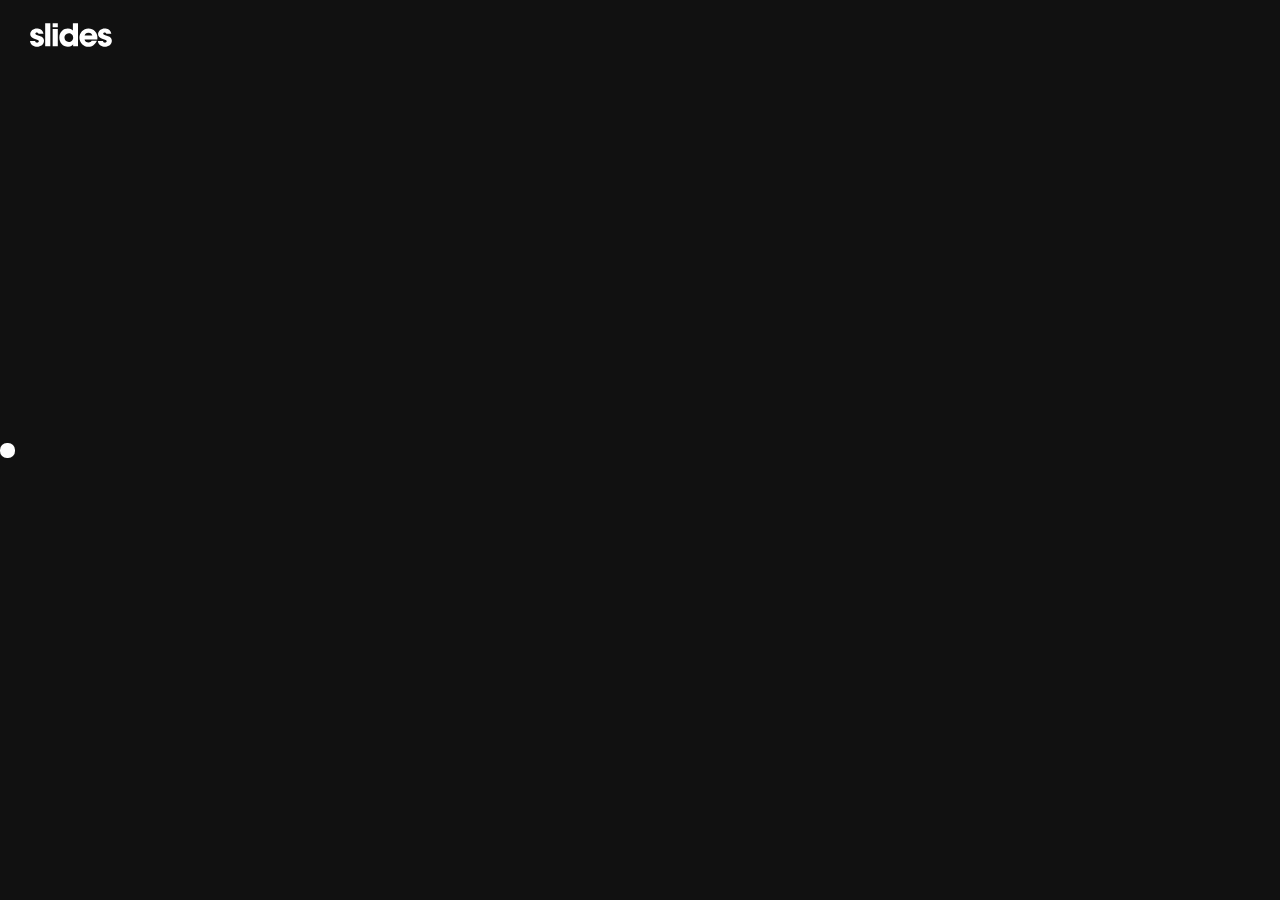
==== commit b851940f: "Update index.html" ====
--- a/birthday/index.html
+++ b/birthday/index.html
@@ -66,43 +66,6 @@
   <symbol id="sound-on" viewBox="0 0 18 18"><path d="M8.5,0.1C8.1-0.1,7.7,0,7.4,0.2L3.7,3H2C0.9,3,0,3.9,0,5v6c0,1.1,0.9,2,2,2h1.7l3.7,2.8C7.6,15.9,7.8,16,8,16 c0.2,0,0.3,0,0.4-0.1C8.8,15.7,9,15.4,9,15V1C9,0.6,8.8,0.3,8.5,0.1z M7,13l-2.4-1.8C4.4,11.1,4.2,11,4,11l-2,0l0-6h2 c0.2,0,0.4-0.1,0.6-0.2L7,3V13z M11.7,9.9l0.7,1.9C13.9,11.2,15,9.7,15,8c0-1.7-1.1-3.2-2.7-3.8l-0.7,1.9C12.5,6.4,13,7.2,13,8C13,8.9,12.5,9.6,11.7,9.9z M12.2,1.1l-0.3,2C14.3,3.5,16,5.6,16,8s-1.8,4.5-4.2,4.9l0.3,2C15.6,14.3,18,11.4,18,8C18,4.6,15.6,1.7,12.2,1.1z"/></symbol>
   
   <symbol id="sound-off" viewBox="0 0 18 18"><path d="M15.9,8l1.8-1.8c0.4-0.4,0.4-1,0-1.4s-1-0.4-1.4,0l-1.8,1.8l-1.8-1.8c-0.4-0.4-1-0.4-1.4,0s-0.4,1,0,1.4L13.1,8l-1.8,1.8 c-0.4,0.4-0.4,1,0,1.4c0.2,0.2,0.5,0.3,0.7,0.3s0.5-0.1,0.7-0.3l1.8-1.8l1.8,1.8c0.2,0.2,0.5,0.3,0.7,0.3s0.5-0.1,0.7-0.3 c0.4-0.4,0.4-1,0-1.4L15.9,8z M8.5,0.1C8.1-0.1,7.7,0,7.4,0.2L3.7,3H2C0.9,3,0,3.9,0,5v6c0,1.1,0.9,2,2,2h1.7l3.7,2.8C7.6,15.9,7.8,16,8,16 c0.2,0,0.3,0,0.4-0.1C8.8,15.7,9,15.4,9,15V1C9,0.6,8.8,0.3,8.5,0.1z M7,13l-2.4-1.8C4.4,11.1,4.2,11,4,11l-2,0l0-6h2 c0.2,0,0.4-0.1,0.6-0.2L7,3V13z"/></symbol>
-  
-  <!-- social -->
-  <symbol id="apple" viewBox="-1 1 24 24"><path d="M17.6 13.8c0-3 2.5-4.5 2.6-4.6-1.4-2.1-3.6-2.3-4.4-2.4-1.9-.2-3.6 1.1-4.6 1.1-.9 0-2.4-1.1-4-1-2 0-3.9 1.2-5 3-2.1 3.7-.5 9.1 1.5 12.1 1 1.5 2.2 3.1 3.8 3 1.5-.1 2.1-1 3.9-1s2.4 1 4 1 2.7-1.5 3.7-2.9c1.2-1.7 1.6-3.3 1.7-3.4-.1-.1-3.2-1.3-3.2-4.9zm-3.1-9c.8-1 1.4-2.4 1.2-3.8-1.2 0-2.7.8-3.5 1.8-.8.9-1.5 2.3-1.3 3.7 1.4.1 2.8-.7 3.6-1.7z"/></symbol>
-
-  <symbol id="dribbble" viewBox="0 0 24 24"><path d="M12 0c-6.7 0-12 5.3-12 12s5.3 12 12 12 12-5.3 12-12-5.3-12-12-12zm7.9 5.7c1.3 1.7 2.1 3.9 2.3 6.1-.4-.1-2.4-.4-4.7-.4-.8 0-1.5 0-2.3.1 0-.1-.1-.3-.3-.5l-.7-1.5c3.7-1.4 5.3-3.4 5.7-3.8zm-7.9-3.8c2.5 0 4.9.9 6.7 2.5-.3.4-1.9 2.3-5.2 3.6-1.6-2.9-3.3-5.3-3.7-5.9.6-.1 1.4-.2 2.2-.2zm-4.4 1c.4.6 2.1 3 3.7 5.8-4.4 1.2-8.2 1.2-9.2 1.2h-.1c.8-3.1 2.9-5.6 5.6-7zm-5.7 9.1v-.3h.3c1.2 0 5.6-.1 10.1-1.5l.8 1.6c-.1 0-.3 0-.4.1-5.1 1.6-7.9 6-8.3 6.7-1.6-1.7-2.5-4.1-2.5-6.6zm10.1 10.1c-2.3 0-4.4-.8-6.1-2.1.3-.5 2.4-4.4 7.9-6.3 1.3 3.6 2 6.7 2.1 7.6-1.2.6-2.6.8-3.9.8zm5.7-1.8c-.1-.8-.7-3.6-2-7.1.7-.1 1.3-.1 2-.1 2.1 0 3.7.4 4.1.5-.3 2.8-1.8 5.2-4.1 6.7z"/></symbol>
-
-  <symbol id="facebook" viewBox="0 0 24 24"><path d="M24 1.3v21.3c0 .7-.6 1.3-1.3 1.3h-6.1v-9.3h3.1l.5-3.6h-3.6v-2.2c0-1.1.3-1.8 1.8-1.8h1.9v-3.2c-.3 0-1.5-.1-2.8-.1-2.8 0-4.7 1.7-4.7 4.8v2.7h-3.1v3.6h3.1v9.2h-11.5c-.7 0-1.3-.6-1.3-1.3v-21.4c0-.7.6-1.3 1.3-1.3h21.3c.8 0 1.4.6 1.4 1.3z"/></symbol>
-
-  <symbol id="facebook2" viewBox="0 0 512 512"><path d="M288 176v-64c0-17.664 14.336-32 32-32h32v-80h-64c-53.024 0-96 42.976-96 96v80h-64v80h64v256h96v-256h64l32-80h-96z"/></symbol>
-   
-  <symbol id="fb-like" viewBox="0 0 20 20"><path d="M0 8v12h5v-12h-5zm2.5 10.8c-.4 0-.8-.3-.8-.8 0-.4.3-.8.8-.8s.8.3.8.8c0 .4-.4.8-.8.8zm3.5-.8h9.5c1.1 0 1.7-1 1.7-1.7 0-.3-.4-1-.4-1 1.4-.3 1.7-1.2 1.7-1.7-.1-.5-.3-.9-.5-1 1-.4 1.5-1.1 1.4-1.9-.1-.8-1-1.5-1-1.5 1-.6.9-1.5.9-1.5-.3-1.3-1.5-1.7-1.7-1.7h-5.6s.3-.5.3-2.4-1.3-3.6-2.6-3.6c0 0-.7.1-1 .3v3.5l-2.7 4.4v9.8z"/></symbol>
-  
-  <symbol id="googlePlus" viewBox="0 1 24 24"><path d="M7.8 13.5h4.6c-.6 2-2.5 3.4-4.6 3.4-2.7 0-4.9-2.2-4.9-4.9s2.2-4.9 4.9-4.9c1.1 0 2.1.3 3 1l1.8-2.4c-1.4-1.1-3-1.6-4.8-1.6-4.3 0-7.9 3.5-7.9 7.9s3.5 7.9 7.9 7.9 7.9-3.5 7.9-7.9v-1.5h-7.9v3zM21.7 11v-2.2h-2v2.2h-2.2v2h2.2v2.2h2v-2.2h2.2v-2z"/></symbol>
-  
-  <symbol id="instagram" viewBox="0 0 20 20"><circle cx="10" cy="10" r="3.3"/><path d="M13,0H7C2.2,0,0,2.2,0,7v6c0,4.8,2.1,7,7,7h6c4.8,0,7-2.2,7-7V7C20,2.2,17.9,0,13,0z M10,15.1c-2.8,0-5.1-2.3-5.1-5.1 S7.2,4.9,10,4.9s5.1,2.3,5.1,5.1S12.8,15.1,10,15.1z M15.3,5.9c-0.7,0-1.2-0.5-1.2-1.2c0-0.7,0.5-1.2,1.2-1.2s1.2,0.5,1.2,1.2 C16.5,5.3,16,5.9,15.3,5.9z"/></symbol>
-
-  <symbol id="behance" viewBox="0 0 511.958 511.958"><path d="M210.624 240.619c10.624-5.344 18.656-11.296 24.16-17.728 9.792-11.584 14.624-26.944 14.624-45.984 0-18.528-4.832-34.368-14.496-47.648-16.128-21.632-43.424-32.704-82.016-33.28h-152.896v312.096h142.56c16.064 0 30.944-1.376 44.704-4.192 13.76-2.848 25.664-8.064 35.744-15.68 8.96-6.624 16.448-14.848 22.4-24.544 9.408-14.656 14.112-31.264 14.112-49.76 0-17.92-4.128-33.184-12.32-45.728-8.288-12.544-20.448-21.728-36.576-27.552zm-147.552-90.432h68.864c15.136 0 27.616 1.632 37.408 4.864 11.328 4.704 16.992 14.272 16.992 28.864 0 13.088-4.32 22.24-12.864 27.392-8.608 5.152-19.776 7.744-33.472 7.744h-76.928v-68.864zm108.896 198.24c-7.616 3.68-18.336 5.504-32.064 5.504h-76.832v-83.232h77.888c13.568.096 24.128 1.888 31.68 5.248 13.44 6.08 20.128 17.216 20.128 33.504 0 19.2-6.912 32.128-20.8 38.976zM327.168 110.539h135.584v38.848h-135.584zM509.856 263.851c-2.816-18.08-9.024-33.984-18.688-47.712-10.592-15.552-24.032-26.944-40.384-34.144-16.288-7.232-34.624-10.848-55.04-10.816-34.272 0-62.112 10.72-83.648 32-21.472 21.344-32.224 52.032-32.224 92.032 0 42.656 11.872 73.472 35.744 92.384 23.776 18.944 51.232 28.384 82.4 28.384 37.728 0 67.072-11.232 88.032-33.632 13.408-14.144 20.992-28.064 22.656-41.728h-62.464c-3.616 6.752-7.808 12.032-12.608 15.872-8.704 7.04-20.032 10.56-33.92 10.56-13.216 0-24.416-2.912-33.76-8.704-15.424-9.28-23.488-25.536-24.512-48.672h170.464c.256-19.936-.384-35.264-2.048-45.824zm-166.88 5.984c2.24-15.008 7.68-26.912 16.32-35.712 8.64-8.768 20.864-13.184 36.512-13.216 14.432 0 26.496 4.128 36.32 12.416 9.696 8.352 15.168 20.48 16.288 36.512h-105.44z"/></symbol>
-  
-  <symbol id="linkedin" viewBox="0 0 24 24"><path d="M5.9 21.9h-4.7v-14.2h4.7v14.2zm-2.3-16.1c-1.6 0-2.6-1.1-2.6-2.5s1-2.5 2.7-2.5c1.6 0 2.6 1 2.6 2.5-.1 1.4-1.2 2.5-2.7 2.5zm19.2 16.1h-4.7v-7.6c0-2-.7-3.3-2.3-3.3-1.3 0-2.1.9-2.5 1.7-.1.3-.1.8-.1 1.2v7.9h-4.7v-14.1h4.7v2c.7-.9 1.7-2.3 4.3-2.3 3.1 0 5.5 2.1 5.5 6.4v8.2h-.2z"/></symbol>
-
-  <symbol id="medium" viewBox="0 0 130.8 104"><path d="M15.5 21.2c.2-1.6-.5-3.2-1.7-4.3l-12.1-14.7v-2.2h38l29.3 64.4 25.8-64.4h36.2v2.2l-10.5 10c-.9.7-1.3 1.8-1.2 2.9v73.7c0 1.1.3 2.2 1.2 2.9l10.2 10v2.2h-51.3v-2.2l10.6-10.2c1-1 1-1.3 1-2.9v-59.6l-29.4 74.7h-4l-34.2-74.7v50.3c0 2.2.4 4.2 1.9 5.7l13.7 16.8v2.2h-39v-2.2l13.8-16.7c1.5-1.5 1.8-3.3 1.8-5.7l-.1-58.2z"/></symbol>
-  
-  <symbol id="pinterest" viewBox="0 0 24 24"><path d="M5.9 13.9c1.2-2-.4-2.5-.6-4-1-6.1 7.1-10.2 11.4-6 2.9 2.9 1 12-3.7 11-4.6-.9 2.2-8.1-1.4-9.5-3-1.1-4.6 3.6-3.2 5.9-.8 4-2.5 7.7-1.8 12.7 2.3-1.7 3.1-4.8 3.7-8.1 1.2.7 1.8 1.4 3.3 1.5 5.5.4 8.6-5.4 7.8-10.7-.7-4.7-5.5-7.1-10.6-6.6-4.1.4-8.1 3.7-8.3 8.3-.1 2.8.7 4.9 3.4 5.5z"/></symbol>
-  
-  <symbol id="stumbleupon" viewBox="0 0 24 24"><path d="M13.3 9.6l1.6.8 2.5-.8v-1.4c0-3-2.4-5.4-5.4-5.4s-5.4 2.4-5.4 5.4v7.5c0 .7-.6 1.3-1.3 1.3s-1.3-.6-1.3-1.3v-3.2h-4v3.2c0 3 2.4 5.4 5.4 5.4s5.4-2.4 5.4-5.4v-7.5c0-.7.6-1.3 1.3-1.3s1.3.6 1.3 1.3l-.1 1.4zm6.6 2.9v3.2c0 .7-.6 1.3-1.3 1.3s-1.3-.6-1.3-1.3v-3.2l-2.5.8-1.6-.8v3.2c0 3 2.4 5.4 5.4 5.4s5.4-2.4 5.4-5.4v-3.2h-4.1z"/></symbol>
-  
-  <symbol id="twitter" viewBox="0 1 24 23"><path d="M21.5 7.6v.6c0 6.6-5 14.1-14 14.1-2.8 0-5.4-.8-7.6-2.2l1.2.1c2.3 0 4.4-.8 6.1-2.1-2.2 0-4-1.5-4.6-3.4.3.1.6.1.9.1.5 0 .9-.1 1.3-.2-2.1-.6-3.8-2.6-3.8-5 .7.4 1.4.6 2.2.6-1.3-.9-2.2-2.4-2.2-4.1 0-.9.2-1.8.7-2.5 2.4 3 6.1 5 10.2 5.2-.1-.4-.1-.7-.1-1.1 0-2.7 2.2-5 4.9-5 1.4 0 2.7.6 3.6 1.6 1-.3 2.1-.7 3-1.3-.4 1.2-1.1 2.1-2.2 2.7 1-.1 1.9-.4 2.8-.8-.6 1.1-1.4 2-2.4 2.7z"/></symbol>
-  
-  <symbol id="tumblr" viewBox="0 0 23 23"><path d="M12.573 4.94v-4.94h-3.188c-.072.183-.11.4-.11.622-.034.107-.072.184-.072.293-.328 1.829-1.28 3.11-2.892 3.807-.476.218-.914.253-1.39.218v3.987h2.342c.039 5.603.039 8.493.039 8.64v.332c.294 2.449 1.573 3.914 3.843 4.463.914.257 1.901.366 2.892.366 1.279-.036 2.525-.256 3.771-.659v-4.685c-.731.22-1.395.402-1.977.583-1.135.333-2.087.113-2.857-.619-.073-.11-.183-.257-.221-.403-.106-.586-.178-1.206-.178-1.795v-6.222h5.083v-3.988h-5.085z"/></symbol>
-
-  <symbol id="xing" viewBox="0 0 24 24"><path d="M3.647 4.74c-.208 0-.384.073-.472.216-.091.148-.077.338.02.531l2.34 4.051v.02l-3.678 6.49c-.096.191-.091.383 0 .531.088.142.244.236.452.236h3.461c.518 0 .767-.349.944-.669l3.737-6.608-2.38-4.15c-.172-.307-.433-.649-.964-.649h-3.46zm14.542-4.74c-.517 0-.741.326-.927.659l-7.702 13.658 4.918 9.023c.172.307.437.659.967.659h3.457c.208 0 .371-.079.459-.221.092-.148.09-.343-.007-.535l-4.88-8.915v-.023l7.664-13.551c.096-.191.098-.386.007-.534-.088-.142-.252-.221-.46-.221h-3.496z"/></symbol>
-
-  <symbol id="whatsapp" viewBox="0 0 512 512"><path d="M256.064 0h-.128c-141.152 0-255.936 114.816-255.936 256 0 56 18.048 107.904 48.736 150.048l-31.904 95.104 98.4-31.456c40.48 26.816 88.768 42.304 140.832 42.304 141.152 0 255.936-114.848 255.936-256s-114.784-256-255.936-256zm148.96 361.504c-6.176 17.44-30.688 31.904-50.24 36.128-13.376 2.848-30.848 5.12-89.664-19.264-75.232-31.168-123.68-107.616-127.456-112.576-3.616-4.96-30.4-40.48-30.4-77.216s18.656-54.624 26.176-62.304c6.176-6.304 16.384-9.184 26.176-9.184 3.168 0 6.016.16 8.576.288 7.52.32 11.296.768 16.256 12.64 6.176 14.88 21.216 51.616 23.008 55.392 1.824 3.776 3.648 8.896 1.088 13.856-2.4 5.12-4.512 7.392-8.288 11.744-3.776 4.352-7.36 7.68-11.136 12.352-3.456 4.064-7.36 8.416-3.008 15.936 4.352 7.36 19.392 31.904 41.536 51.616 28.576 25.44 51.744 33.568 60.032 37.024 6.176 2.56 13.536 1.952 18.048-2.848 5.728-6.176 12.8-16.416 20-26.496 5.12-7.232 11.584-8.128 18.368-5.568 6.912 2.4 43.488 20.48 51.008 24.224 7.52 3.776 12.48 5.568 14.304 8.736 1.792 3.168 1.792 18.048-4.384 35.52z"/></symbol>
-  
-  <symbol id="youtube" viewBox="0 0 24 24"><path d="M23.6 6.3c-.3-1.2-1.4-2.2-2.6-2.3-3-.3-6-.3-9-.3s-6 0-9 .3c-1.2.1-2.3 1.1-2.6 2.3-.4 1.8-.4 3.8-.4 5.7 0 1.9 0 3.9.4 5.7.3 1.2 1.4 2.2 2.6 2.3 3 .3 6 .3 9 .3s6 0 9-.3c1.3-.1 2.3-1.1 2.6-2.4.4-1.7.4-3.7.4-5.6 0-1.9 0-3.9-.4-5.7zm-14.1 9v-6.6l6.5 3.3-6.5 3.3z"/></symbol>
-
-</svg>
 
 <!-- Navigation -->
 <nav class="side pole">
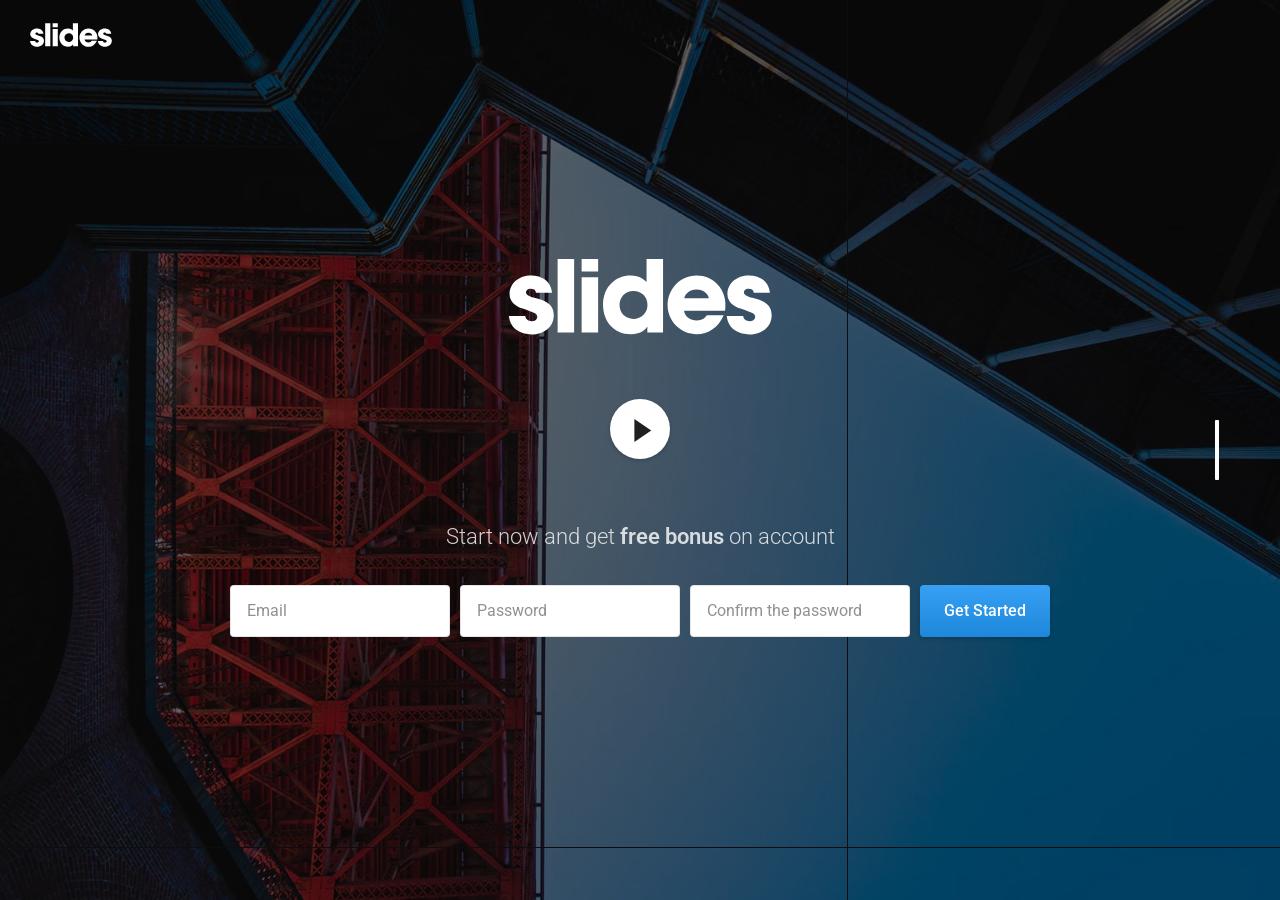
==== commit f2debc47: "Update index.html" ====
--- a/birthday/index.html
+++ b/birthday/index.html
@@ -66,8 +66,8 @@
   <symbol id="sound-on" viewBox="0 0 18 18"><path d="M8.5,0.1C8.1-0.1,7.7,0,7.4,0.2L3.7,3H2C0.9,3,0,3.9,0,5v6c0,1.1,0.9,2,2,2h1.7l3.7,2.8C7.6,15.9,7.8,16,8,16 c0.2,0,0.3,0,0.4-0.1C8.8,15.7,9,15.4,9,15V1C9,0.6,8.8,0.3,8.5,0.1z M7,13l-2.4-1.8C4.4,11.1,4.2,11,4,11l-2,0l0-6h2 c0.2,0,0.4-0.1,0.6-0.2L7,3V13z M11.7,9.9l0.7,1.9C13.9,11.2,15,9.7,15,8c0-1.7-1.1-3.2-2.7-3.8l-0.7,1.9C12.5,6.4,13,7.2,13,8C13,8.9,12.5,9.6,11.7,9.9z M12.2,1.1l-0.3,2C14.3,3.5,16,5.6,16,8s-1.8,4.5-4.2,4.9l0.3,2C15.6,14.3,18,11.4,18,8C18,4.6,15.6,1.7,12.2,1.1z"/></symbol>
   
   <symbol id="sound-off" viewBox="0 0 18 18"><path d="M15.9,8l1.8-1.8c0.4-0.4,0.4-1,0-1.4s-1-0.4-1.4,0l-1.8,1.8l-1.8-1.8c-0.4-0.4-1-0.4-1.4,0s-0.4,1,0,1.4L13.1,8l-1.8,1.8 c-0.4,0.4-0.4,1,0,1.4c0.2,0.2,0.5,0.3,0.7,0.3s0.5-0.1,0.7-0.3l1.8-1.8l1.8,1.8c0.2,0.2,0.5,0.3,0.7,0.3s0.5-0.1,0.7-0.3 c0.4-0.4,0.4-1,0-1.4L15.9,8z M8.5,0.1C8.1-0.1,7.7,0,7.4,0.2L3.7,3H2C0.9,3,0,3.9,0,5v6c0,1.1,0.9,2,2,2h1.7l3.7,2.8C7.6,15.9,7.8,16,8,16 c0.2,0,0.3,0,0.4-0.1C8.8,15.7,9,15.4,9,15V1C9,0.6,8.8,0.3,8.5,0.1z M7,13l-2.4-1.8C4.4,11.1,4.2,11,4,11l-2,0l0-6h2 c0.2,0,0.4-0.1,0.6-0.2L7,3V13z"/></symbol>
-
-<!-- Navigation -->
+</svg>
+	<!-- Navigation -->
 <nav class="side pole">
   <div class="navigation">
     <ul></ul>
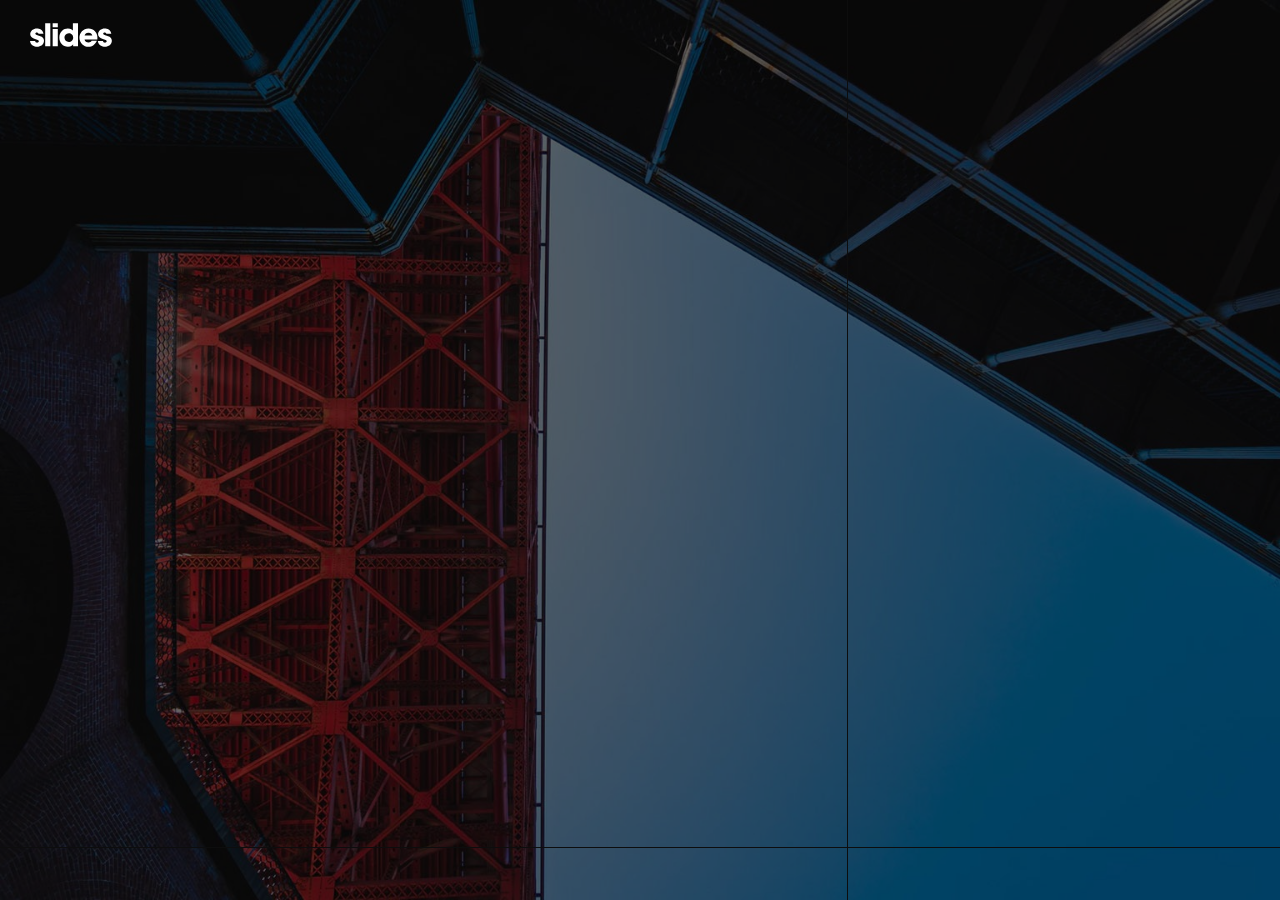
==== commit 13bbc854: "Update index.html" ====
--- a/birthday/index.html
+++ b/birthday/index.html
@@ -67,12 +67,6 @@
   
   <symbol id="sound-off" viewBox="0 0 18 18"><path d="M15.9,8l1.8-1.8c0.4-0.4,0.4-1,0-1.4s-1-0.4-1.4,0l-1.8,1.8l-1.8-1.8c-0.4-0.4-1-0.4-1.4,0s-0.4,1,0,1.4L13.1,8l-1.8,1.8 c-0.4,0.4-0.4,1,0,1.4c0.2,0.2,0.5,0.3,0.7,0.3s0.5-0.1,0.7-0.3l1.8-1.8l1.8,1.8c0.2,0.2,0.5,0.3,0.7,0.3s0.5-0.1,0.7-0.3 c0.4-0.4,0.4-1,0-1.4L15.9,8z M8.5,0.1C8.1-0.1,7.7,0,7.4,0.2L3.7,3H2C0.9,3,0,3.9,0,5v6c0,1.1,0.9,2,2,2h1.7l3.7,2.8C7.6,15.9,7.8,16,8,16 c0.2,0,0.3,0,0.4-0.1C8.8,15.7,9,15.4,9,15V1C9,0.6,8.8,0.3,8.5,0.1z M7,13l-2.4-1.8C4.4,11.1,4.2,11,4,11l-2,0l0-6h2 c0.2,0,0.4-0.1,0.6-0.2L7,3V13z"/></symbol>
 </svg>
-	<!-- Navigation -->
-<nav class="side pole">
-  <div class="navigation">
-    <ul></ul>
-  </div>
-</nav>
 
 <!-- Panel Top #08 -->
 <nav class="panel top">
@@ -141,12 +135,6 @@
             <svg><use xmlns:xlink="http://www.w3.org/1999/xlink" xlink:href="#play"></use></svg>
           </div>
           <p class="ae-3"><span class="opacity-8">Start now and get <b>free bonus</b> on account</span></p>
-          <form class="slides-form" action="#" autocomplete="off">
-            <input type="email" class="input-9 ae-4 fromCenter" name="user-email" placeholder="Email" val=""/>
-            <input type="password" class="input-9 ae-5 fromCenter" name="user-password" placeholder="Password" val=""/>
-            <input type="password" class="input-9 ae-6 fromCenter" name="confirm-password" placeholder="Confirm the password" val=""/>
-            <button type="submit" class="button blue gradient ae-7 fromCenter" name="button">Get Started</button>
-          </form>
         </div>
 
       </div>
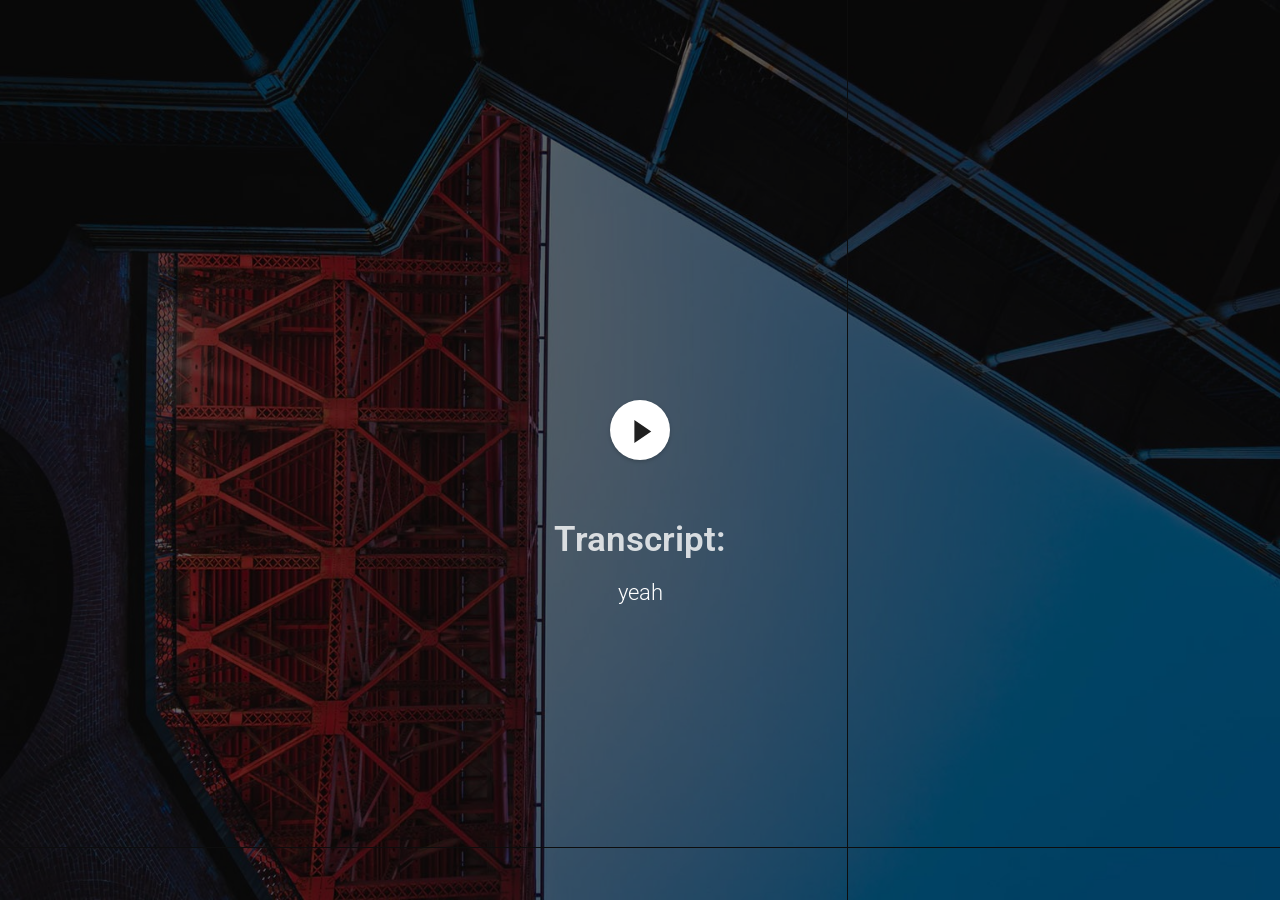
==== commit 2fdcd7e1: "Update index.html" ====
--- a/birthday/index.html
+++ b/birthday/index.html
@@ -32,10 +32,6 @@
 		
 <!-- SVG Library -->
 <svg xmlns="http://www.w3.org/2000/svg" style="display:none">
-  
-  <symbol id="logo" viewBox="0 0 106 31"><title>Slides Framework</title><path d="M17.413 14.04c-.56-5.84-5.6-7-8.52-7-4.6 0-8.6 2.92-8.6 7.52 0 3 2.4 4.88 5.28 5.8 4.24 1.64 5.88 1.84 5.88 3.36 0 1.08-1.2 1.72-2.32 1.72-.28 0-2.24 0-2.52-2.04h-6.6c.6 5.84 5.68 7.36 9.04 7.36 4.92 0 9.04-2.88 9.04-7.76 0-4.8-4-5.92-7.76-6.96-1.76-.52-3.4-1.2-3.4-2.2 0-.6.48-1.48 1.88-1.48 1.96 0 2.04 1.2 2.08 1.68h6.52zm2.222 15.96h6.64v-29.6h-6.64v29.6zm9.662-24.56h6.64v-5.04h-6.64v5.04zm0 24.56h6.64v-22.2h-6.64v22.2zm32.782-29.6h-6.64v9.28c-.72-.72-2.6-2.64-6.52-2.64-5.64 0-11 4.28-11 11.8 0 6.68 4.4 11.88 11.12 11.88 4.48 0 6.08-2.2 6.72-3.12v2.4h6.32v-29.6zm-17.52 18.4c0-2.56 1.8-5.56 5.64-5.56 1.56 0 2.96.56 3.96 1.56 1 .96 1.64 2.32 1.64 3.92.08 1.64-.52 3.08-1.56 4.12s-2.52 1.68-4.12 1.68c-3.12 0-5.56-2.28-5.56-5.68v-.04zm42.502 2.4c.52-4.08-.32-7.64-3.12-10.64-2.08-2.2-5-3.52-8.4-3.52-6.76 0-11.64 5.72-11.64 11.92 0 6.6 5.4 11.76 11.76 11.76 2.28 0 4.48-.68 6.32-2 1.88-1.28 3.44-3.2 4.52-5.68h-6.8c-.8 1.16-1.92 2.08-4.04 2.08-2.6 0-4.84-1.56-5.12-3.92h16.52zm-16.44-5.04c.16-1.04 1.52-3.52 4.96-3.52s4.8 2.48 4.96 3.52h-9.92zm34.502-2.12c-.56-5.84-5.6-7-8.52-7-4.6 0-8.6 2.92-8.6 7.52 0 3 2.4 4.88 5.28 5.8 4.24 1.64 5.88 1.84 5.88 3.36 0 1.08-1.2 1.72-2.32 1.72-.28 0-2.24 0-2.52-2.04h-6.6c.6 5.84 5.68 7.36 9.04 7.36 4.92 0 9.04-2.88 9.04-7.76 0-4.8-4-5.92-7.76-6.96-1.76-.52-3.4-1.2-3.4-2.2 0-.6.48-1.48 1.88-1.48 1.96 0 2.04 1.2 2.08 1.68h6.52z"/></symbol>
-
-  <symbol id="logo-icon" viewBox="0 0 50 41"><title>Slides Framework</title><path d="M4,12h42c2.2,0,4,1.8,4,4v21c0,2.2-1.8,4-4,4H4c-2.2,0-4-1.8-4-4V16C0,13.8,1.8,12,4,12z"/><path opacity="0.6" d="M45.5,9h-41C3.7,9,3,8.3,3,7.5v0C3,6.7,3.7,6,4.5,6h41C46.3,6,47,6.7,47,7.5v0C47,8.3,46.3,9,45.5,9z"/><path opacity="0.4" d="M7.5,0h35C43.3,0,44,0.7,44,1.5v0C44,2.3,43.3,3,42.5,3h-35C6.7,3,6,2.3,6,1.5v0C6,0.7,6.7,0,7.5,0z"/></symbol>
   
   <symbol id="close" viewBox="0 0 30 30"><path d="M15 0c-8.3 0-15 6.7-15 15s6.7 15 15 15 15-6.7 15-15-6.7-15-15-15zm5.7 19.3c.4.4.4 1 0 1.4-.2.2-.4.3-.7.3s-.5-.1-.7-.3l-4.3-4.3-4.3 4.3c-.2.2-.4.3-.7.3s-.5-.1-.7-.3c-.4-.4-.4-1 0-1.4l4.3-4.3-4.3-4.3c-.4-.4-.4-1 0-1.4s1-.4 1.4 0l4.3 4.3 4.3-4.3c.4-.4 1-.4 1.4 0s.4 1 0 1.4l-4.3 4.3 4.3 4.3z"/></symbol>
   
@@ -134,7 +130,8 @@
           <div class="button play small white popupTrigger ae-2 fromCenter margin-top-6 margin-bottom-6" data-popup-id="9">
             <svg><use xmlns:xlink="http://www.w3.org/1999/xlink" xlink:href="#play"></use></svg>
           </div>
-          <p class="ae-3"><span class="opacity-8">Start now and get <b>free bonus</b> on account</span></p>
+          <h2 class="ae-3"><span class="opacity-8"><b>Transcript:</b></span></h2>
+			<p>yeah</p>
         </div>
 
       </div>
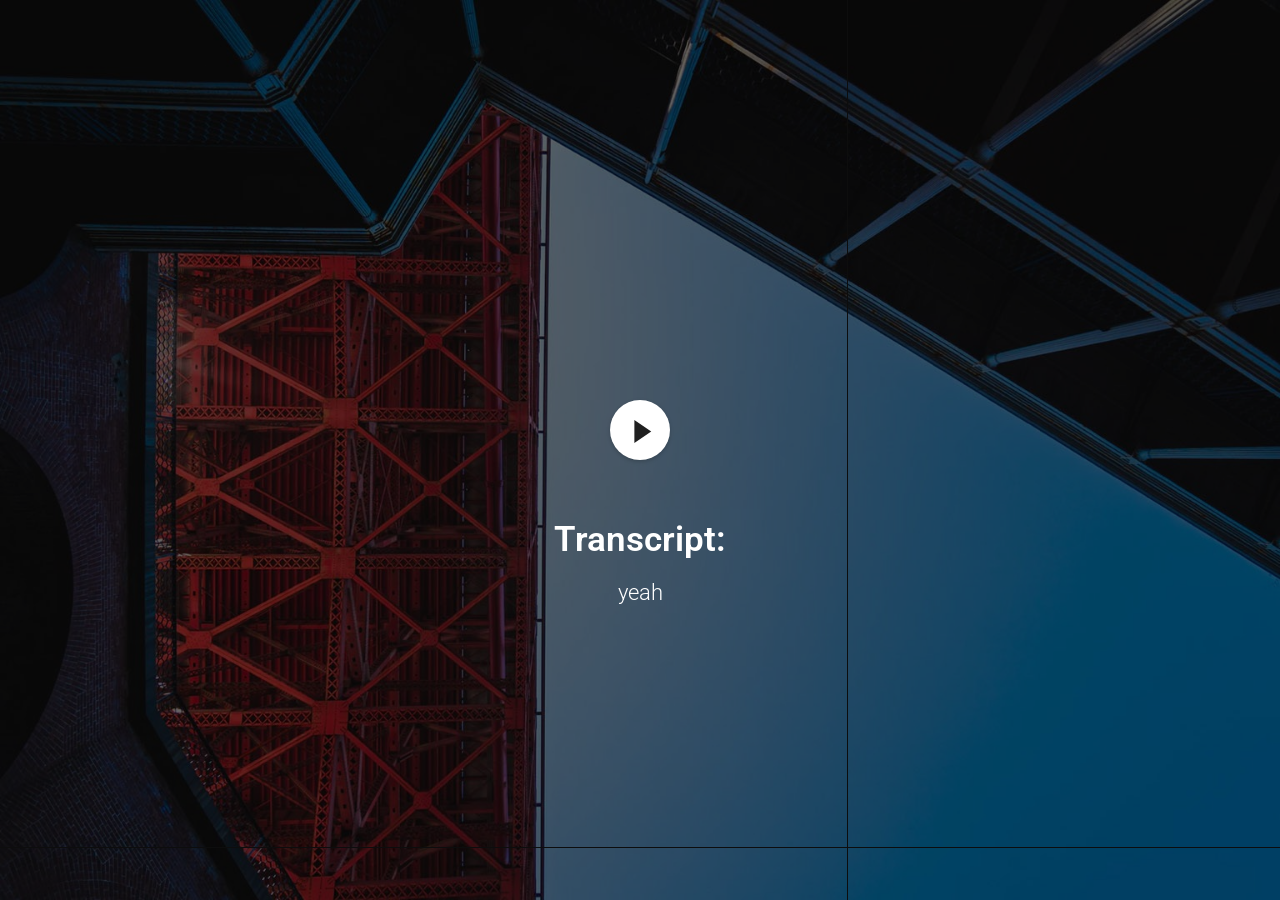
==== commit ccd4d149: "Update index.html" ====
--- a/birthday/index.html
+++ b/birthday/index.html
@@ -130,8 +130,8 @@
           <div class="button play small white popupTrigger ae-2 fromCenter margin-top-6 margin-bottom-6" data-popup-id="9">
             <svg><use xmlns:xlink="http://www.w3.org/1999/xlink" xlink:href="#play"></use></svg>
           </div>
-          <h2 class="ae-3"><span class="opacity-8"><b>Transcript:</b></span></h2>
-			<p>yeah</p>
+          <h2><b>Transcript:</b></span></h2>
+		<p>yeah</p>
         </div>
 
       </div>
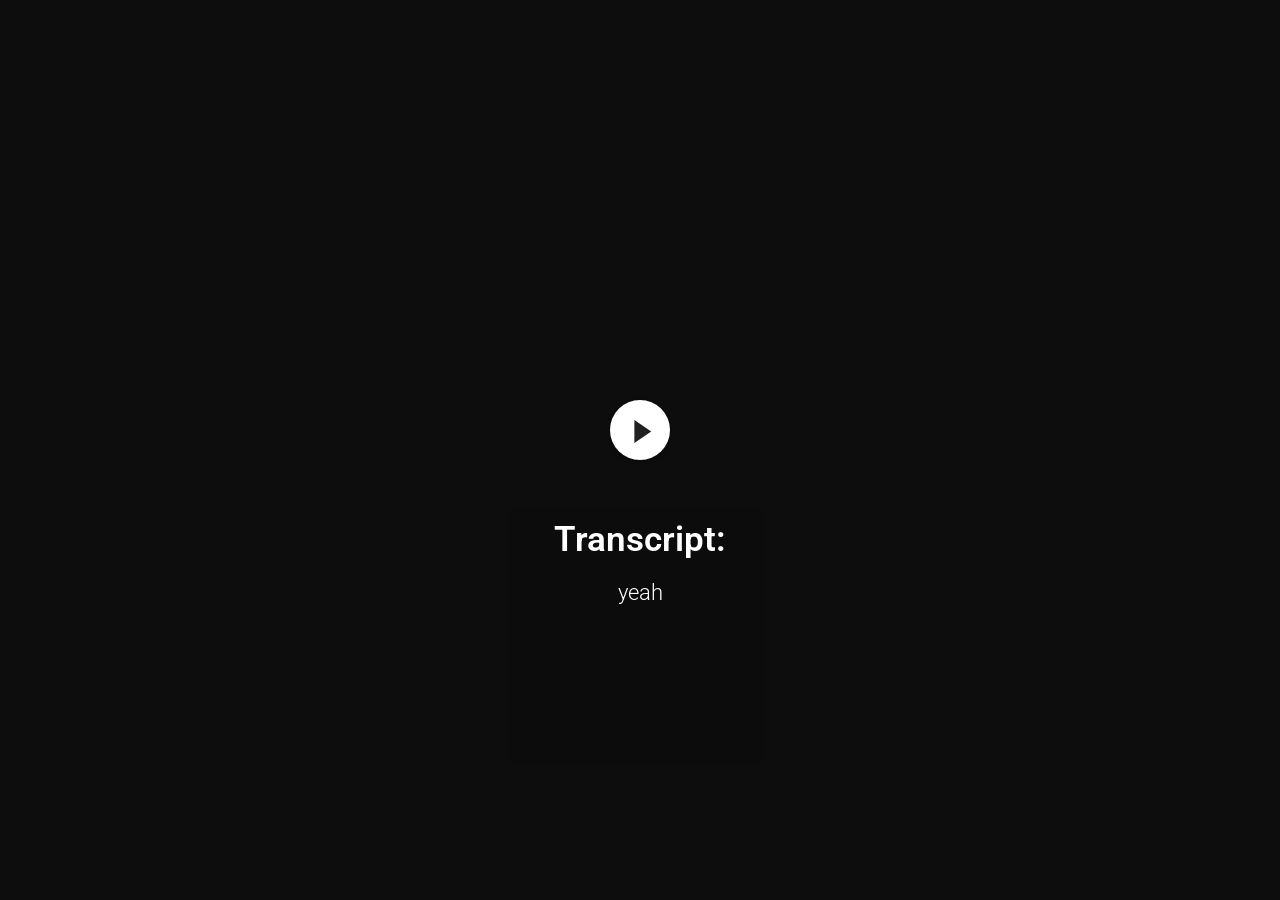
==== commit 400874ae: "Update index.html" ====
--- a/birthday/index.html
+++ b/birthday/index.html
@@ -137,7 +137,7 @@
       </div>
     </div>
   </div>
-  <div class="background" style="background-image:url(assets/img/background/img-09.jpg)"></div>
+  <div class="background" style="background-image:url(https://www.creativeuncut.com/gallery-45/art/hades-tartarus.jpg)"></div>
 </section>
 
 <!-- Popup Video -->
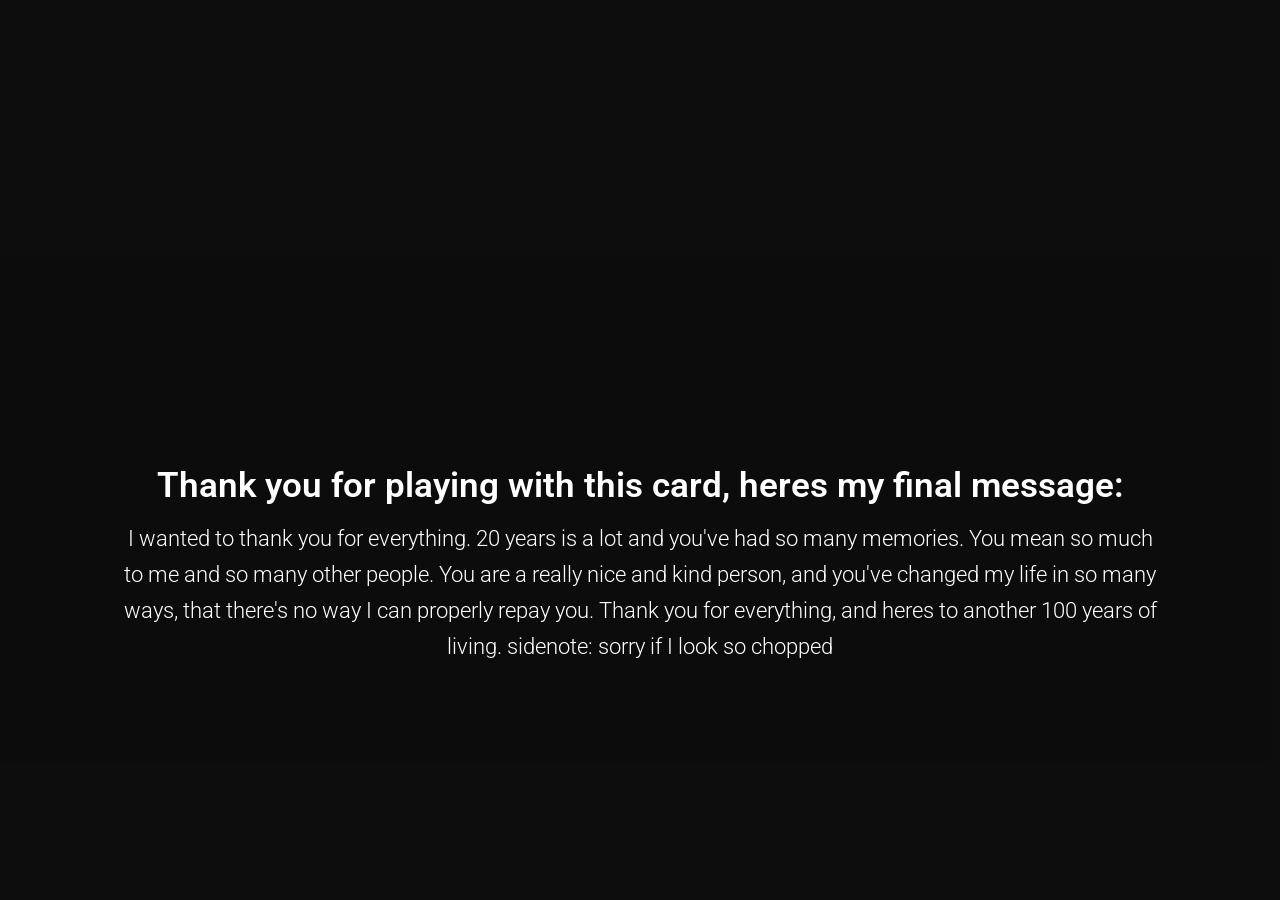
==== commit 8ab72ccb: "Update index.html" ====
--- a/birthday/index.html
+++ b/birthday/index.html
@@ -130,8 +130,8 @@
           <div class="button play small white popupTrigger ae-2 fromCenter margin-top-6 margin-bottom-6" data-popup-id="9">
             <svg><use xmlns:xlink="http://www.w3.org/1999/xlink" xlink:href="#play"></use></svg>
           </div>
-          <h2><b>Transcript:</b></span></h2>
-		<p>yeah</p>
+          <h2><b>Thank you for playing with this card, heres my final message:</b></span></h2>
+		<p>I wanted to thank you for everything. 20 years is a lot and you've had so many memories. You mean so much to me and so many other people. You are a really nice and kind person, and you've changed my life in so many ways, that there's no way I can properly repay you. Thank you for everything, and heres to another 100 years of living. sidenote: sorry if I look so chopped</p>
         </div>
 
       </div>
@@ -148,7 +148,7 @@
       <div class="wrap">
         <div class="fix-10-12">
           <div class="embedVideo popupContent">
-            <iframe src="https://www.youtube.com/embed/g8yBqxTiHSs" frameborder="0" allow="accelerometer; autoplay; encrypted-media; gyroscope; picture-in-picture" allowfullscreen></iframe>
+            <iframe src="https://www.youtube.com/embed/Yl1S4gUBF0E?si=d4W5XVXM8AIvvTWt" frameborder="0" allow="accelerometer; autoplay; encrypted-media; gyroscope; picture-in-picture" allowfullscreen></iframe>
           </div>
         </div>
       </div>
